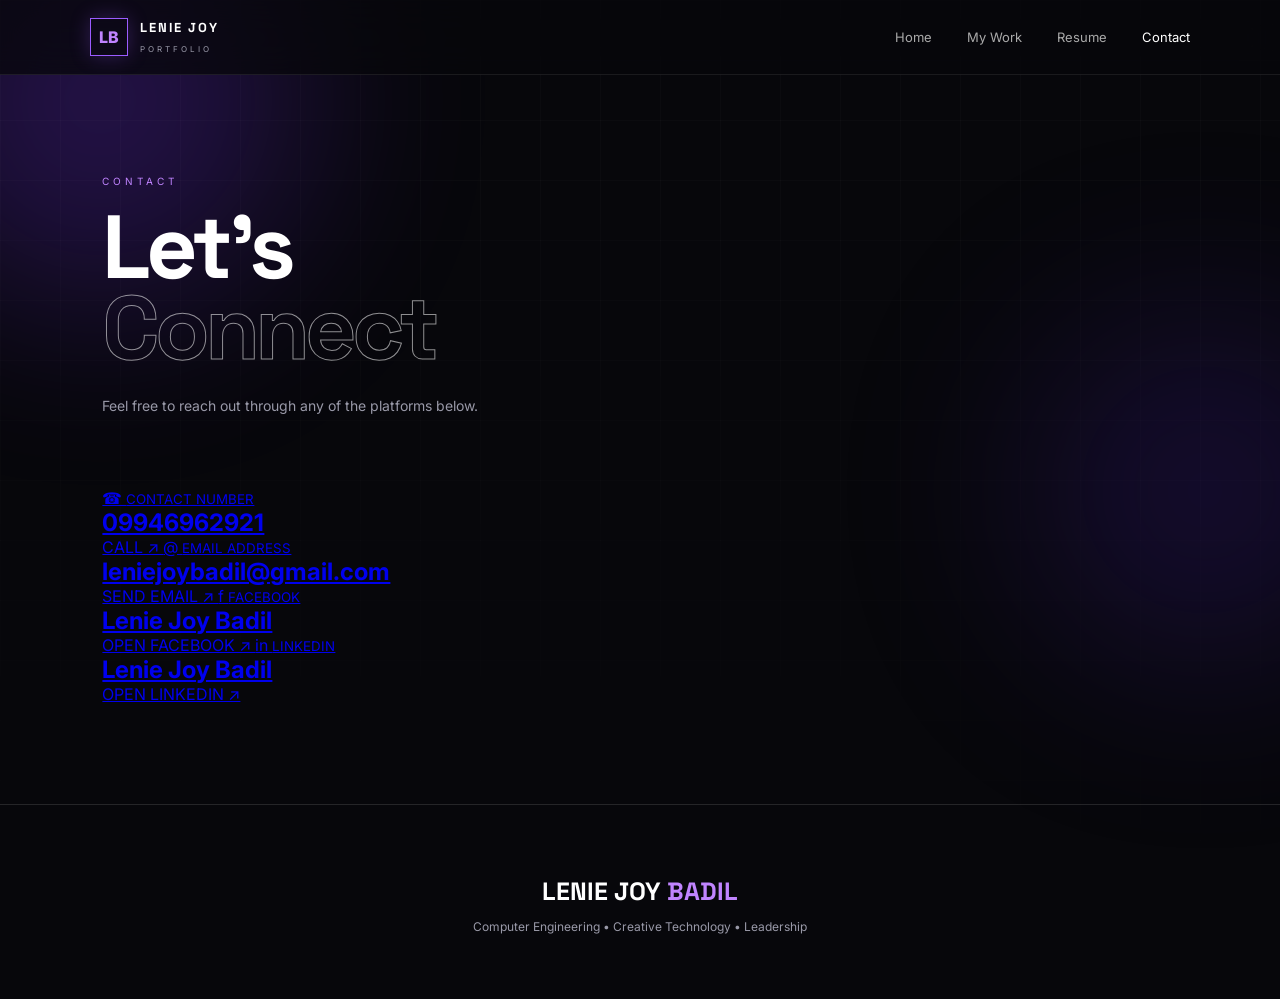
==== contact.html @ 4bc691fa "Updated portfolio" ====
<!DOCTYPE html>
<html lang="en">

<head>

    <meta charset="UTF-8">
    <meta name="viewport" content="width=device-width, initial-scale=1.0">

    <title>Contact | Lenie Joy Badil</title>

    <link rel="stylesheet" href="style.css">

</head>

<body>

<div class="background">

    <div class="orb orb1"></div>
    <div class="orb orb2"></div>
    <div class="grid"></div>

</div>


<header class="navbar">

    <div class="logo">

        <span>LB</span>

        <div>
            <strong>LENIE JOY</strong>
            <small>PORTFOLIO</small>
        </div>

    </div>

    <nav>

        <a href="index.html">
            Home
        </a>

        <a href="technical.html">
            My Work
        </a>

        <a href="resume.html">
            Resume
        </a>

        <a href="contact.html" class="active">
            Contact
        </a>

    </nav>

</header>


<main class="project-page">

<section class="page-header">

    <span class="section-number">
        CONTACT
    </span>

    <h1>
        Let's <span>Connect</span>
    </h1>

    <p>
        Feel free to reach out through any
        of the platforms below.
    </p>

</section>


<section class="contact-grid">


    <a
        href="tel:09946962921"
        class="contact-card"
    >

        <span class="contact-icon">
            ☎
        </span>

        <small>
            CONTACT NUMBER
        </small>

        <h2>
            09946962921
        </h2>

        <span>
            CALL ↗
        </span>

    </a>


    <a
        href="mailto:leniejoybadil@gmail.com"
        class="contact-card"
    >

        <span class="contact-icon">
            @
        </span>

        <small>
            EMAIL ADDRESS
        </small>

        <h2>
            leniejoybadil@gmail.com
        </h2>

        <span>
            SEND EMAIL ↗
        </span>

    </a>


    <a
        href="https://www.facebook.com/share/1D1uRe6SYQ/"
        target="_blank"
        class="contact-card"
    >

        <span class="contact-icon">
            f
        </span>

        <small>
            FACEBOOK
        </small>

        <h2>
            Lenie Joy Badil
        </h2>

        <span>
            OPEN FACEBOOK ↗
        </span>

    </a>


    <a
        href="https://www.linkedin.com/in/lenie-joy-badil-871a14411?utm_source=share_via&utm_content=profile&utm_medium=member_android"
        target="_blank"
        class="contact-card"
    >

        <span class="contact-icon">
            in
        </span>

        <small>
            LINKEDIN
        </small>

        <h2>
            Lenie Joy Badil
        </h2>

        <span>
            OPEN LINKEDIN ↗
        </span>

    </a>


</section>

</main>


<footer>

    <div class="footer-logo">
        LENIE JOY <span>BADIL</span>
    </div>

    <p>
        Computer Engineering • Creative Technology • Leadership
    </p>

</footer>


<script src="script.js"></script>

</body>

</html>
---- style.css ----
@import url('https://fonts.googleapis.com/css2?family=Inter:wght@300;400;500;600;700;800&family=Space+Grotesk:wght@400;500;600;700&display=swap');


* {
    margin: 0;
    padding: 0;
    box-sizing: border-box;
}


:root {
    --bg: #07070b;
    --card: rgba(255,255,255,0.045);
    --border: rgba(255,255,255,0.12);
    --text: #ffffff;
    --muted: #9999a8;
    --violet: #9b5cff;
    --violet2: #c084ff;
}


html {
    scroll-behavior: smooth;
}


body {
    background: var(--bg);
    color: var(--text);
    font-family: "Inter", sans-serif;
    overflow-x: hidden;
}


/* =====================================================
   BACKGROUND
===================================================== */

.background {
    position: fixed;
    inset: 0;
    z-index: -10;
    overflow: hidden;
}


.grid {
    position: absolute;
    inset: 0;

    background-image:
        linear-gradient(rgba(255,255,255,.025) 1px, transparent 1px),
        linear-gradient(90deg, rgba(255,255,255,.025) 1px, transparent 1px);

    background-size: 60px 60px;

    mask-image: linear-gradient(to bottom, black, transparent);
}


.orb {
    position: absolute;
    border-radius: 50%;
    filter: blur(100px);
    opacity: .25;
}


.orb1 {
    width: 400px;
    height: 400px;

    background: #7d36ff;

    top: -100px;
    left: -100px;
}


.orb2 {
    width: 350px;
    height: 350px;

    background: #4420a0;

    right: -100px;
    top: 35%;
}


/* =====================================================
   NAVBAR
===================================================== */

.navbar {
    position: sticky;
    top: 0;

    z-index: 100;

    height: 75px;

    display: flex;
    align-items: center;
    justify-content: space-between;

    padding: 0 7%;

    background: rgba(7,7,11,.75);

    backdrop-filter: blur(20px);

    border-bottom: 1px solid rgba(255,255,255,.08);
}


.logo {
    display: flex;
    align-items: center;

    gap: 12px;
}


.logo > span {
    width: 38px;
    height: 38px;

    display: grid;
    place-items: center;

    border: 1px solid var(--violet);

    color: var(--violet2);

    font-weight: 800;

    box-shadow: 0 0 20px rgba(155,92,255,.25);
}


.logo strong {
    display: block;

    font-family: "Space Grotesk";

    letter-spacing: 2px;

    font-size: 13px;
}


.logo small {
    color: var(--muted);

    font-size: 8px;

    letter-spacing: 3px;
}


nav {
    display: flex;
    gap: 35px;
}


nav a {
    color: #aaa;

    text-decoration: none;

    font-size: 13px;

    transition: .3s;
}


nav a:hover,
nav a.active {
    color: white;
}


/* =====================================================
   HERO
===================================================== */

.hero {
    min-height: 720px;

    display: grid;

    grid-template-columns: 1.15fr .85fr;

    align-items: center;

    gap: 50px;

    padding: 100px 8%;
}


.status {
    display: inline-flex;

    align-items: center;

    gap: 9px;

    padding: 8px 13px;

    border: 1px solid rgba(155,92,255,.3);

    border-radius: 50px;

    color: #cdb1ff;

    font-size: 10px;

    letter-spacing: 1.5px;

    margin-bottom: 30px;
}


.status-dot {
    width: 7px;
    height: 7px;

    background: #a970ff;

    border-radius: 50%;

    box-shadow: 0 0 12px #a970ff;
}


.eyebrow {
    color: var(--violet2);

    letter-spacing: 4px;

    font-size: 11px;

    margin-bottom: 18px;
}


h1 {
    font-family: "Space Grotesk";

    font-size: clamp(48px, 7vw, 90px);

    line-height: .9;

    letter-spacing: -5px;
}


h1 span {
    display: block;

    color: transparent;

    -webkit-text-stroke: 1px rgba(255,255,255,.55);
}


.hero-description {
    max-width: 570px;

    color: var(--muted);

    line-height: 1.8;

    margin-top: 30px;
}


/* =====================================================
   BUTTONS
===================================================== */

.hero-buttons {
    display: flex;

    flex-wrap: wrap;

    gap: 12px;

    margin-top: 35px;
}


.main-button,
.outline-button {
    display: flex;

    align-items: center;

    gap: 20px;

    text-decoration: none;

    padding: 15px 21px;

    font-size: 12px;

    letter-spacing: 1px;

    transition: .35s;
}


.main-button {
    background: white;

    color: black;
}


.main-button:hover {
    transform: translateY(-6px);

    box-shadow: 0 15px 40px rgba(155,92,255,.35);
}


.main-button b {
    font-size: 18px;
}


.outline-button {
    color: white;

    border: 1px solid var(--border);

    background: rgba(255,255,255,.03);
}


.outline-button:hover {
    transform: translateY(-5px);

    border-color: var(--violet);

    box-shadow: 0 10px 35px rgba(155,92,255,.18);
}


/* =====================================================
   PROFILE
===================================================== */

.profile-container {
    position: relative;
}


.profile-glow {
    position: absolute;

    inset: 10%;

    background: var(--violet);

    filter: blur(100px);

    opacity: .2;
}


.profile-card {
    position: relative;

    padding: 14px;

    background: rgba(255,255,255,.04);

    border: 1px solid var(--border);

    backdrop-filter: blur(20px);

    transform: rotate(2deg);

    transition: .5s;
}


.profile-card:hover {
    transform: rotate(0deg) translateY(-10px);
}


.profile-image {
    height: 430px;

    overflow: hidden;
}


.profile-image img {
    width: 100%;
    height: 100%;

    object-fit: cover;
}


.profile-info {
    padding: 20px;
}


.profile-info h3 {
    font-family: "Space Grotesk";

    letter-spacing: 1px;
}


.profile-details {
    display: flex;

    flex-wrap: wrap;

    gap: 15px;

    margin: 10px 0;

    color: var(--violet2);

    font-size: 9px;
}


.profile-info p {
    color: var(--muted);

    font-size: 12px;

    line-height: 1.6;
}


/* =====================================================
   PROJECT / INNER PAGES
===================================================== */

.project-page {
    padding: 100px 8%;
    min-height: 70vh;
}


.page-header {
    max-width: 850px;

    margin-bottom: 70px;
}


.page-header .section-number {
    display: block;

    color: var(--violet2);

    font-size: 10px;

    letter-spacing: 4px;

    margin-bottom: 20px;
}


.page-header h1 {
    font-size: clamp(50px, 7vw, 90px);

    margin-bottom: 25px;
}


.page-header p {
    max-width: 650px;

    color: var(--muted);

    line-height: 1.8;

    font-size: 14px;
}


/* =====================================================
   SECTIONS
===================================================== */

.cover-section,
.quick-section {
    padding: 80px 8%;
}


.section-label {
    display: flex;

    gap: 15px;

    color: var(--muted);

    font-size: 10px;

    letter-spacing: 3px;

    margin-bottom: 25px;
}


.section-label span,
.section-number {
    color: var(--violet2);
}


.cover-card {
    position: relative;

    height: 500px;

    overflow: hidden;

    border: 1px solid var(--border);
}


.cover-card img {
    width: 100%;
    height: 100%;

    object-fit: cover;

    filter: brightness(.55);

    transition: 1s;
}


.cover-card:hover img {
    transform: scale(1.04);
}


.cover-overlay {
    position: absolute;

    inset: 0;

    padding: 45px;

    display: flex;

    align-items: flex-end;

    justify-content: space-between;

    background: linear-gradient(
        transparent,
        rgba(0,0,0,.9)
    );
}


.cover-overlay small {
    color: var(--violet2);

    letter-spacing: 4px;
}


.cover-overlay h2 {
    font-family: "Space Grotesk";

    font-size: clamp(35px,5vw,65px);

    line-height: 1;

    margin-top: 12px;
}


.scroll-indicator {
    color: #aaa;

    font-size: 10px;

    letter-spacing: 3px;
}


/* =====================================================
   WORK
===================================================== */

.section-heading {
    display: flex;

    justify-content: space-between;

    align-items: end;

    margin-bottom: 40px;
}


.section-heading h2 {
    font-family: "Space Grotesk";

    font-size: 45px;

    margin-top: 10px;
}


.section-heading p {
    max-width: 400px;

    color: var(--muted);

    line-height: 1.7;
}


.work-grid {
    display: grid;

    grid-template-columns: repeat(4,1fr);

    gap: 15px;
}


.work-card {
    position: relative;

    min-height: 270px;

    padding: 25px;

    text-decoration: none;

    color: white;

    background: var(--card);

    border: 1px solid var(--border);

    overflow: hidden;

    transition: .4s;
}


.work-card::before {
    content: "";

    position: absolute;

    width: 120px;
    height: 120px;

    background: var(--violet);

    border-radius: 50%;

    filter: blur(70px);

    opacity: 0;

    right: -50px;
    bottom: -50px;

    transition: .4s;
}


.work-card:hover {
    transform: translateY(-10px);

    border-color: rgba(155,92,255,.6);
}


.work-card:hover::before {
    opacity: .35;
}


.card-number {
    color: #555;

    font-size: 10px;
}


.card-icon {
    font-size: 30px;

    color: var(--violet2);

    margin: 40px 0 25px;
}


.work-card h3 {
    font-family: "Space Grotesk";

    font-size: 20px;
}


.work-card p {
    color: var(--muted);

    font-size: 11px;

    line-height: 1.6;

    margin-top: 10px;
}


.arrow {
    position: absolute;

    right: 20px;
    bottom: 20px;

    color: var(--violet2);

    font-size: 20px;
}


/* =====================================================
   PROJECT CARDS / LINKS
===================================================== */

.project-grid {
    display: grid;

    grid-template-columns: repeat(2,1fr);

    gap: 20px;
}


.project-card {
    padding: 30px;

    background: rgba(255,255,255,.035);

    border: 1px solid var(--border);

    transition: .4s;
}


.project-card:hover {
    transform: translateY(-7px);

    border-color: rgba(155,92,255,.55);

    background: rgba(155,92,255,.05);
}


.project-card h2,
.project-card h3 {
    font-family: "Space Grotesk";

    margin-bottom: 12px;
}


.project-card p {
    color: var(--muted);

    line-height: 1.7;

    font-size: 12px;
}


.project-link {
    display: inline-flex;

    margin-top: 22px;

    padding: 12px 16px;

    color: white;

    text-decoration: none;

    border: 1px solid var(--violet);

    font-size: 10px;

    letter-spacing: 1.5px;

    transition: .3s;
}


.project-link:hover {
    background: var(--violet);

    color: white;

    transform: translateY(-3px);

    box-shadow: 0 10px 30px rgba(155,92,255,.25);
}


/* =====================================================
   PROJECT IMAGES
===================================================== */

.project-gallery {
    display: grid;

    grid-template-columns: repeat(2,1fr);

    gap: 15px;

    margin-top: 30px;
}


.project-gallery img {
    width: 100%;

    height: 300px;

    object-fit: cover;

    border: 1px solid var(--border);

    transition: .5s;
}


.project-gallery img:hover {
    transform: scale(1.02);

    border-color: var(--violet);
}


/* =====================================================
   RESUME
===================================================== */

.resume-download {
    max-width: 700px;

    margin: auto;

    padding: 60px 40px;

    text-align: center;

    background: rgba(255,255,255,.035);

    border: 1px solid var(--border);

    position: relative;

    overflow: hidden;
}


.resume-download::before {
    content: "";

    position: absolute;

    width: 250px;
    height: 250px;

    left: 50%;
    top: -180px;

    transform: translateX(-50%);

    background: var(--violet);

    border-radius: 50%;

    filter: blur(90px);

    opacity: .18;
}


.resume-icon {
    width: 75px;
    height: 75px;

    display: grid;

    place-items: center;

    margin: 0 auto 25px;

    border: 1px solid var(--violet);

    color: var(--violet2);

    font-size: 30px;

    position: relative;
}


.resume-download h2 {
    font-family: "Space Grotesk";

    font-size: 30px;

    margin-bottom: 15px;
}


.resume-download p {
    color: var(--muted);

    font-size: 12px;

    line-height: 1.7;

    margin-bottom: 30px;
}


.resume-download .main-button {
    display: inline-flex;
}


/* =====================================================
   LEADERSHIP INTRO
===================================================== */

.leadership-intro {
    margin: 20px 0 90px;
}


.leadership-intro-card {
    display: flex;

    align-items: center;

    gap: 30px;

    padding: 35px;

    background: rgba(255,255,255,.04);

    border: 1px solid var(--border);

    position: relative;

    overflow: hidden;
}


.leadership-intro-card::after {
    content: "";

    position: absolute;

    width: 250px;
    height: 250px;

    right: -100px;
    top: -100px;

    background: var(--violet);

    border-radius: 50%;

    filter: blur(90px);

    opacity: .15;
}


.leadership-symbol {
    min-width: 80px;
    height: 80px;

    display: grid;

    place-items: center;

    border: 1px solid var(--violet);

    color: var(--violet2);

    font-size: 35px;

    box-shadow: 0 0 30px rgba(155,92,255,.15);
}


.mini-label {
    color: var(--violet2);

    font-size: 9px;

    letter-spacing: 3px;
}


.leadership-intro-card h2 {
    font-family: "Space Grotesk";

    font-size: clamp(28px,4vw,45px);

    margin: 8px 0 12px;
}


.leadership-intro-card h2 span {
    color: var(--violet2);
}


.leadership-intro-card p {
    color: var(--muted);

    line-height: 1.8;

    max-width: 750px;

    font-size: 13px;
}


/* =====================================================
   LEADERSHIP TIMELINE
===================================================== */

.leadership-section {
    margin-bottom: 100px;
}


.leadership-heading {
    display: flex;

    justify-content: space-between;

    align-items: end;

    margin-bottom: 60px;
}


.leadership-heading h2 {
    font-family: "Space Grotesk";

    font-size: 42px;

    margin-top: 10px;
}


.leadership-heading p {
    max-width: 390px;

    color: var(--muted);

    line-height: 1.7;

    font-size: 12px;
}


.leadership-timeline {
    position: relative;

    max-width: 950px;

    margin: auto;
}


.leadership-timeline::before {
    content: "";

    position: absolute;

    left: 100px;

    top: 0;
    bottom: 0;

    width: 1px;

    background: linear-gradient(
        to bottom,
        var(--violet),
        rgba(155,92,255,.1)
    );
}


.leadership-item {
    display: grid;

    grid-template-columns: 100px 30px 1fr;

    gap: 20px;

    position: relative;

    margin-bottom: 28px;

    align-items: start;
}


.timeline-year {
    text-align: right;

    padding-top: 25px;

    color: #666;

    font-family: "Space Grotesk";

    font-size: 13px;

    letter-spacing: 1px;
}


.timeline-dot {
    width: 11px;
    height: 11px;

    margin-top: 29px;

    border-radius: 50%;

    background: var(--violet);

    border: 3px solid var(--bg);

    box-shadow:
        0 0 0 1px var(--violet),
        0 0 20px rgba(155,92,255,.6);

    position: relative;

    z-index: 2;
}


.leadership-card {
    position: relative;

    padding: 25px 30px;

    background: rgba(255,255,255,.035);

    border: 1px solid var(--border);

    transition: .35s;

    overflow: hidden;
}


.leadership-card::before {
    content: "";

    position: absolute;

    left: 0;
    top: 0;
    bottom: 0;

    width: 3px;

    background: var(--violet);

    transform: scaleY(0);

    transform-origin: bottom;

    transition: .35s;
}


.leadership-card:hover {
    transform: translateX(8px);

    border-color: rgba(155,92,255,.5);

    background: rgba(155,92,255,.06);

    box-shadow: 0 15px 45px rgba(0,0,0,.25);
}


.leadership-card:hover::before {
    transform: scaleY(1);
}


.leadership-number {
    position: absolute;

    right: 20px;
    top: 18px;

    color: #444;

    font-size: 10px;

    letter-spacing: 2px;
}


.leadership-card h3 {
    font-family: "Space Grotesk";

    font-size: 20px;

    margin-bottom: 7px;

    padding-right: 35px;
}


.leadership-card p {
    color: var(--muted);

    font-size: 11px;

    line-height: 1.6;
}


.leadership-card p small {
    color: #777;

    font-size: 10px;
}


.leadership-date {
    display: inline-block;

    margin-top: 15px;

    color: var(--violet2);

    font-size: 9px;

    letter-spacing: 2px;
}


.leadership-status {
    display: inline-block;

    margin-bottom: 10px;

    padding: 5px 9px;

    border: 1px solid rgba(155,92,255,.4);

    color: var(--violet2);

    font-size: 8px;

    letter-spacing: 2px;
}


.leadership-item.current .leadership-card {
    border-color: rgba(155,92,255,.5);

    background: linear-gradient(
        120deg,
        rgba(155,92,255,.09),
        rgba(255,255,255,.035)
    );
}


.leadership-item.current .timeline-year {
    color: var(--violet2);
}


/* =====================================================
   LEADERSHIP GALLERY
===================================================== */

.leadership-gallery-section {
    padding-top: 20px;

    margin-bottom: 100px;
}


.leadership-gallery {
    display: grid;

    grid-template-columns: repeat(3,1fr);

    gap: 15px;
}


.leadership-photo {
    height: 320px;

    overflow: hidden;

    border: 1px solid var(--border);

    background: rgba(255,255,255,.03);

    position: relative;
}


.leadership-photo::after {
    content: "";

    position: absolute;

    inset: 0;

    background: linear-gradient(
        to top,
        rgba(0,0,0,.5),
        transparent 50%
    );

    pointer-events: none;
}


.leadership-photo img {
    width: 100%;
    height: 100%;

    object-fit: cover;

    transition: .6s;
}


.leadership-photo:hover img {
    transform: scale(1.07);
}


/* =====================================================
   GIRL CHARACTER
===================================================== */

.intro-character {
    position: fixed;

    z-index: 500;

    right: 35px;

    bottom: 30px;

    width: 150px;

    opacity: 0;

    visibility: hidden;

    transform: translateY(30px);

    transition:
        opacity .5s ease,
        transform .5s ease,
        visibility .5s;
}


.intro-character.show {
    opacity: 1;

    visibility: visible;

    transform: translateY(0);

    animation: float 3s ease-in-out infinite;
}


.intro-character img {
    display: block;

    width: 100%;

    height: auto;

    object-fit: contain;

    filter: drop-shadow(
        0 10px 30px rgba(155,92,255,.4)
    );
}


.close-character {
    position: absolute;

    right: -8px;
    top: -8px;

    width: 25px;
    height: 25px;

    border-radius: 50%;

    border: 1px solid white;

    background: #09090d;

    color: white;

    cursor: pointer;

    z-index: 3;
}


.character-message {
    position: absolute;

    right: 105%;

    top: 10px;

    width: 155px;

    padding: 13px 15px;

    background: rgba(12,12,18,.95);

    border: 1px solid rgba(155,92,255,.5);

    border-radius: 14px;

    box-shadow:
        0 10px 35px rgba(0,0,0,.4);

    backdrop-filter: blur(15px);

    animation: messagePop .6s ease;
}


.character-message::after {
    content: "";

    position: absolute;

    right: -7px;

    top: 18px;

    width: 12px;
    height: 12px;

    background: rgba(12,12,18,.95);

    border-top: 1px solid rgba(155,92,255,.5);

    border-right: 1px solid rgba(155,92,255,.5);

    transform: rotate(45deg);
}


.character-message span {
    font-size: 15px;
}


.character-message p {
    color: white;

    font-size: 11px;

    line-height: 1.5;

    margin-top: 4px;
}


@keyframes messagePop {

    from {
        opacity: 0;
        transform: scale(.85) translateX(10px);
    }

    to {
        opacity: 1;
        transform: scale(1) translateX(0);
    }

}


@keyframes float {

    0%,100% {
        transform: translateY(0);
    }

    50% {
        transform: translateY(-12px);
    }

}


/* =====================================================
   FOOTER
===================================================== */

footer {
    padding: 70px 8% 40px;

    border-top: 1px solid var(--border);

    text-align: center;
}


.footer-logo {
    font-family: "Space Grotesk";

    font-size: 25px;

    font-weight: 700;
}


.footer-logo span {
    color: var(--violet2);
}


footer p {
    color: var(--muted);

    font-size: 12px;

    margin: 12px 0 25px;
}


.footer-links {
    display: flex;

    justify-content: center;

    gap: 25px;
}


.footer-links a {
    color: white;

    font-size: 12px;

    text-decoration: none;

    transition: .3s;
}


.footer-links a:hover {
    color: var(--violet2);
}


footer small {
    display: block;

    margin-top: 40px;

    color: #555;
}


/* =====================================================
   MOBILE
===================================================== */

@media(max-width:900px) {

    .navbar {
        padding: 0 5%;
    }

    nav {
        gap: 12px;
    }

    nav a {
        font-size: 10px;
    }


    .hero {
        grid-template-columns: 1fr;

        padding: 70px 6%;
    }


    .profile-container {
        max-width: 500px;

        margin: auto;
    }


    .work-grid {
        grid-template-columns: repeat(2,1fr);
    }


    .section-heading {
        display: block;
    }


    .project-grid {
        grid-template-columns: 1fr;
    }


    .project-gallery {
        grid-template-columns: 1fr;
    }


    .leadership-heading {
        display: block;
    }


    .leadership-heading p {
        margin-top: 15px;
    }


    .leadership-gallery {
        grid-template-columns: repeat(2,1fr);
    }

}


@media(max-width:550px) {

    .navbar {
        height: 65px;
    }


    .logo strong {
        font-size: 10px;
    }


    nav a:nth-child(2) {
        display: none;
    }


    h1 {
        font-size: 48px;
    }


    .work-grid {
        grid-template-columns: 1fr;
    }


    .cover-card {
        height: 380px;
    }


    .cover-overlay {
        padding: 25px;
    }


    .hero-buttons {
        flex-direction: column;
    }


    .main-button,
    .outline-button {
        justify-content: space-between;
    }


    .intro-character {
        width: 110px;

        right: 15px;

        bottom: 15px;
    }


    .character-message {
        right: 105%;

        width: 130px;

        padding: 10px;
    }


    .project-page {
        padding: 70px 6%;
    }


    .resume-download {
        padding: 45px 25px;
    }


    /* MOBILE LEADERSHIP TIMELINE */

    .leadership-intro-card {
        flex-direction: column;

        align-items: flex-start;

        padding: 25px;
    }


    .leadership-timeline::before {
        left: 18px;
    }


    .leadership-item {
        grid-template-columns: 38px 1fr;

        gap: 15px;
    }


    .timeline-year {
        position: absolute;

        left: 45px;

        top: -3px;

        text-align: left;

        font-size: 9px;

        padding: 0;

        color: var(--violet2);
    }


    .timeline-dot {
        grid-column: 1;

        margin-top: 25px;
    }


    .leadership-card {
        grid-column: 2;

        margin-top: 15px;

        padding: 23px 20px;
    }


    .leadership-card h3 {
        font-size: 17px;
    }


    .leadership-gallery {
        grid-template-columns: 1fr;
    }


    .leadership-photo {
        height: 360px;
    }

}
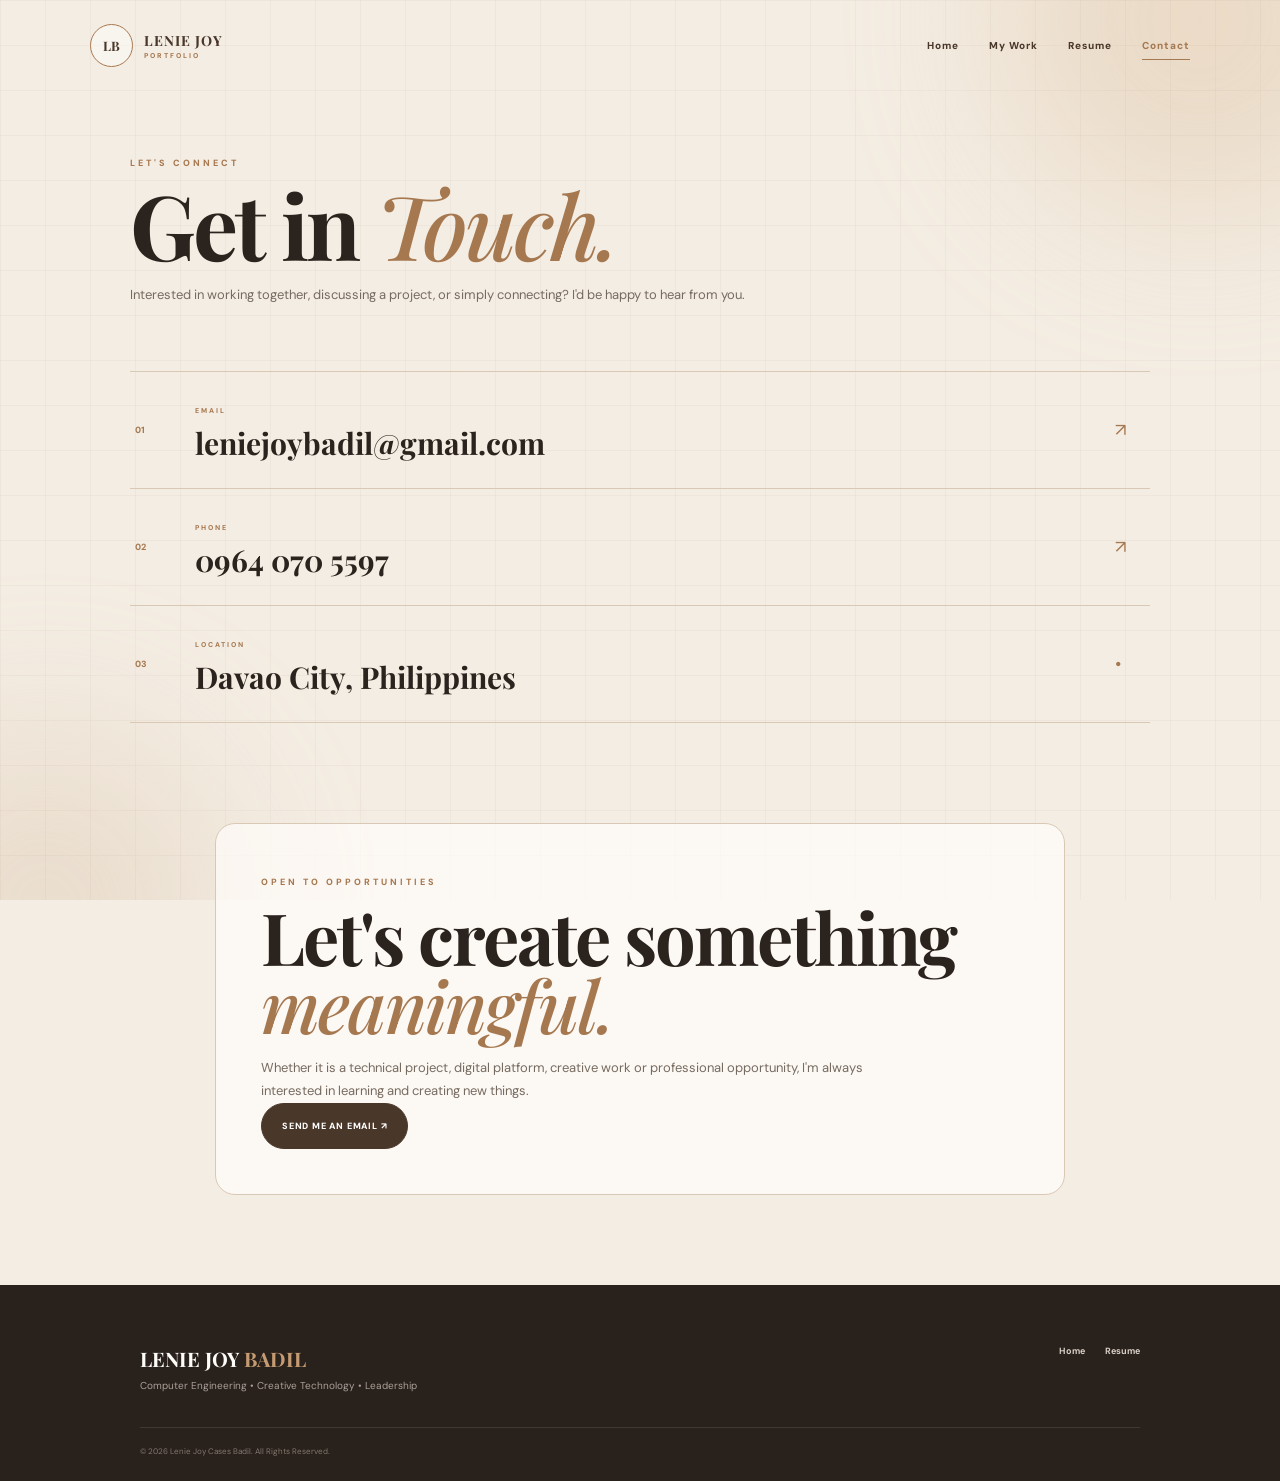
==== commit f0ba0a04: "go" ====
--- a/contact.html
+++ b/contact.html
@@ -25,7 +25,7 @@
 
 <header class="navbar">
 
-    <div class="logo">
+    <a href="index.html" class="logo">
 
         <span>LB</span>
 
@@ -34,166 +34,178 @@
             <small>PORTFOLIO</small>
         </div>
 
+    </a>
+
+
+    <button class="menu-toggle"
+            id="menuToggle"
+            aria-expanded="false">
+
+        <span></span>
+        <span></span>
+        <span></span>
+
+    </button>
+
+
+    <nav class="nav-links" id="navLinks">
+
+        <a href="index.html">Home</a>
+        <a href="technical.html">My Work</a>
+        <a href="resume.html">Resume</a>
+        <a href="contact.html" class="active">Contact</a>
+
+    </nav>
+
+</header>
+
+
+<main class="inner-page">
+
+
+<div class="page-heading">
+
+    <span>LET'S CONNECT</span>
+
+    <h1>
+        Get in <em>Touch.</em>
+    </h1>
+
+    <p>
+        Interested in working together, discussing a project,
+        or simply connecting? I'd be happy to hear from you.
+    </p>
+
+</div>
+
+
+<section class="contact-grid">
+
+
+    <a class="contact-card"
+       href="mailto:leniejoybadil@gmail.com">
+
+        <span class="contact-number">01</span>
+
+        <div>
+
+            <small>EMAIL</small>
+
+            <h2>
+                leniejoybadil@gmail.com
+            </h2>
+
+        </div>
+
+        <span class="contact-arrow">↗</span>
+
+    </a>
+
+
+    <a class="contact-card"
+       href="tel:09640705597">
+
+        <span class="contact-number">02</span>
+
+        <div>
+
+            <small>PHONE</small>
+
+            <h2>
+                0964 070 5597
+            </h2>
+
+        </div>
+
+        <span class="contact-arrow">↗</span>
+
+    </a>
+
+
+    <div class="contact-card">
+
+        <span class="contact-number">03</span>
+
+        <div>
+
+            <small>LOCATION</small>
+
+            <h2>
+                Davao City, Philippines
+            </h2>
+
+        </div>
+
+        <span class="contact-arrow">
+            •
+        </span>
+
     </div>
 
-    <nav>
-
-        <a href="index.html">
-            Home
-        </a>
-
-        <a href="technical.html">
-            My Work
-        </a>
-
-        <a href="resume.html">
-            Resume
-        </a>
-
-        <a href="contact.html" class="active">
-            Contact
-        </a>
-
-    </nav>
-
-</header>
-
-
-<main class="project-page">
-
-<section class="page-header">
-
-    <span class="section-number">
-        CONTACT
+
+</section>
+
+
+<section class="contact-message">
+
+    <span class="small-label">
+        OPEN TO OPPORTUNITIES
     </span>
 
-    <h1>
-        Let's <span>Connect</span>
-    </h1>
+    <h2>
+        Let's create something
+        <em>meaningful.</em>
+    </h2>
 
     <p>
-        Feel free to reach out through any
-        of the platforms below.
+        Whether it is a technical project, digital platform,
+        creative work or professional opportunity, I'm always
+        interested in learning and creating new things.
     </p>
 
+
+    <a href="mailto:leniejoybadil@gmail.com"
+       class="main-button">
+
+        SEND ME AN EMAIL ↗
+
+    </a>
+
 </section>
 
 
-<section class="contact-grid">
-
-
-    <a
-        href="tel:09946962921"
-        class="contact-card"
-    >
-
-        <span class="contact-icon">
-            ☎
-        </span>
-
-        <small>
-            CONTACT NUMBER
-        </small>
-
-        <h2>
-            09946962921
-        </h2>
-
-        <span>
-            CALL ↗
-        </span>
-
-    </a>
-
-
-    <a
-        href="mailto:leniejoybadil@gmail.com"
-        class="contact-card"
-    >
-
-        <span class="contact-icon">
-            @
-        </span>
-
-        <small>
-            EMAIL ADDRESS
-        </small>
-
-        <h2>
-            leniejoybadil@gmail.com
-        </h2>
-
-        <span>
-            SEND EMAIL ↗
-        </span>
-
-    </a>
-
-
-    <a
-        href="https://www.facebook.com/share/1D1uRe6SYQ/"
-        target="_blank"
-        class="contact-card"
-    >
-
-        <span class="contact-icon">
-            f
-        </span>
-
-        <small>
-            FACEBOOK
-        </small>
-
-        <h2>
-            Lenie Joy Badil
-        </h2>
-
-        <span>
-            OPEN FACEBOOK ↗
-        </span>
-
-    </a>
-
-
-    <a
-        href="https://www.linkedin.com/in/lenie-joy-badil-871a14411?utm_source=share_via&utm_content=profile&utm_medium=member_android"
-        target="_blank"
-        class="contact-card"
-    >
-
-        <span class="contact-icon">
-            in
-        </span>
-
-        <small>
-            LINKEDIN
-        </small>
-
-        <h2>
-            Lenie Joy Badil
-        </h2>
-
-        <span>
-            OPEN LINKEDIN ↗
-        </span>
-
-    </a>
-
-
-</section>
-
 </main>
 
 
 <footer>
 
-    <div class="footer-logo">
-        LENIE JOY <span>BADIL</span>
+    <div class="footer-top">
+
+        <div>
+
+            <h3>
+                LENIE JOY <span>BADIL</span>
+            </h3>
+
+            <p>
+                Computer Engineering • Creative Technology • Leadership
+            </p>
+
+        </div>
+
+        <div class="footer-links">
+
+            <a href="index.html">Home</a>
+            <a href="resume.html">Resume</a>
+
+        </div>
+
     </div>
 
-    <p>
-        Computer Engineering • Creative Technology • Leadership
-    </p>
+
+    <div class="footer-bottom">
+        © 2026 Lenie Joy Cases Badil. All Rights Reserved.
+    </div>
 
 </footer>
 
@@ -201,5 +213,4 @@
 <script src="script.js"></script>
 
 </body>
-
 </html>
--- a/style.css
+++ b/style.css
@@ -1,4 +1,23 @@
-@import url('https://fonts.googleapis.com/css2?family=Inter:wght@300;400;500;600;700;800&family=Space+Grotesk:wght@400;500;600;700&display=swap');
+@import url('https://fonts.googleapis.com/css2?family=DM+Sans:wght@400;500;600;700;800&family=Playfair+Display:ital,wght@0,500;0,600;0,700;1,500;1,600;1,700&display=swap');
+
+
+:root {
+    --cream: #f4ede3;
+    --cream-light: #fffdf9;
+    --cream-dark: #e5d5c1;
+
+    --brown: #a67850;
+    --brown-dark: #49372a;
+    --brown-light: #c49b72;
+
+    --text: #2b231d;
+    --muted: #766b61;
+
+    --border: #d9c8b4;
+
+    --white: #ffffff;
+    --dark: #29211b;
+}
 
 
 * {
@@ -8,39 +27,77 @@
 }
 
 
-:root {
-    --bg: #07070b;
-    --card: rgba(255,255,255,0.045);
-    --border: rgba(255,255,255,0.12);
-    --text: #ffffff;
-    --muted: #9999a8;
-    --violet: #9b5cff;
-    --violet2: #c084ff;
-}
-
-
 html {
     scroll-behavior: smooth;
 }
 
 
 body {
-    background: var(--bg);
+    font-family: "DM Sans", sans-serif;
+    background: var(--cream);
     color: var(--text);
-    font-family: "Inter", sans-serif;
     overflow-x: hidden;
 }
 
 
-/* =====================================================
+body.no-scroll {
+    overflow: hidden;
+}
+
+
+a {
+    color: inherit;
+    text-decoration: none;
+}
+
+
+button {
+    font: inherit;
+}
+
+
+img {
+    display: block;
+    max-width: 100%;
+}
+
+
+/* =========================================
    BACKGROUND
-===================================================== */
+========================================= */
 
 .background {
     position: fixed;
     inset: 0;
     z-index: -10;
     overflow: hidden;
+    pointer-events: none;
+}
+
+
+.orb {
+    position: absolute;
+    border-radius: 50%;
+    filter: blur(80px);
+    opacity: .35;
+}
+
+
+.orb1 {
+    width: 400px;
+    height: 400px;
+    top: -180px;
+    right: -120px;
+    background: #d9b995;
+}
+
+
+.orb2 {
+    width: 350px;
+    height: 350px;
+    bottom: -180px;
+    left: -130px;
+    background: #d8c0a6;
 }
 
 
@@ -49,489 +106,368 @@
     inset: 0;
 
     background-image:
-        linear-gradient(rgba(255,255,255,.025) 1px, transparent 1px),
-        linear-gradient(90deg, rgba(255,255,255,.025) 1px, transparent 1px);
-
-    background-size: 60px 60px;
-
-    mask-image: linear-gradient(to bottom, black, transparent);
-}
-
-
-.orb {
+        linear-gradient(
+            rgba(120,90,60,.045) 1px,
+            transparent 1px
+        ),
+        linear-gradient(
+            90deg,
+            rgba(120,90,60,.045) 1px,
+            transparent 1px
+        );
+
+    background-size: 45px 45px;
+}
+
+
+/* =========================================
+   NAVBAR
+========================================= */
+
+.navbar {
     position: absolute;
-    border-radius: 50%;
-    filter: blur(100px);
-    opacity: .25;
-}
-
-
-.orb1 {
-    width: 400px;
-    height: 400px;
-
-    background: #7d36ff;
-
-    top: -100px;
-    left: -100px;
-}
-
-
-.orb2 {
-    width: 350px;
-    height: 350px;
-
-    background: #4420a0;
-
-    right: -100px;
-    top: 35%;
-}
-
-
-/* =====================================================
-   NAVBAR
-===================================================== */
-
-.navbar {
-    position: sticky;
     top: 0;
-
-    z-index: 100;
-
-    height: 75px;
+    left: 0;
+    width: 100%;
+
+    padding: 24px 7%;
 
     display: flex;
     align-items: center;
     justify-content: space-between;
 
-    padding: 0 7%;
-
-    background: rgba(7,7,11,.75);
-
-    backdrop-filter: blur(20px);
-
-    border-bottom: 1px solid rgba(255,255,255,.08);
+    z-index: 1000;
 }
 
 
 .logo {
     display: flex;
     align-items: center;
-
-    gap: 12px;
+    gap: 11px;
+
+    font-family: "Playfair Display", serif;
+
+    color: var(--brown-dark);
 }
 
 
 .logo > span {
-    width: 38px;
-    height: 38px;
+    width: 43px;
+    height: 43px;
 
     display: grid;
     place-items: center;
 
-    border: 1px solid var(--violet);
-
-    color: var(--violet2);
-
-    font-weight: 800;
-
-    box-shadow: 0 0 20px rgba(155,92,255,.25);
+    border: 1px solid var(--brown);
+    border-radius: 50%;
+
+    font-size: 13px;
+    font-weight: 700;
+
+    background: rgba(255,255,255,.4);
 }
 
 
 .logo strong {
     display: block;
-
-    font-family: "Space Grotesk";
-
+    font-size: 14px;
+    letter-spacing: 1px;
+}
+
+
+.logo small {
+    display: block;
+    margin-top: 1px;
+
+    font-family: "DM Sans", sans-serif;
+
+    font-size: 7px;
+    font-weight: 800;
     letter-spacing: 2px;
 
+    color: var(--brown);
+}
+
+
+.nav-links {
+    display: flex;
+    align-items: center;
+    gap: 30px;
+}
+
+
+.nav-links a {
+    position: relative;
+
+    font-size: 10px;
+    font-weight: 800;
+    letter-spacing: 1px;
+
+    color: var(--brown-dark);
+}
+
+
+.nav-links a::after {
+    content: "";
+
+    position: absolute;
+    left: 0;
+    bottom: -8px;
+
+    width: 0;
+    height: 1px;
+
+    background: var(--brown);
+
+    transition: .3s ease;
+}
+
+
+.nav-links a:hover,
+.nav-links a.active {
+    color: var(--brown);
+}
+
+
+.nav-links a:hover::after,
+.nav-links a.active::after {
+    width: 100%;
+}
+
+
+/* =========================================
+   MOBILE MENU
+========================================= */
+
+.menu-toggle {
+    display: none;
+
+    width: 43px;
+    height: 43px;
+
+    padding: 9px;
+
+    border: 1px solid var(--border);
+    border-radius: 10px;
+
+    background: rgba(255,255,255,.7);
+
+    cursor: pointer;
+}
+
+
+.menu-toggle span {
+    display: block;
+
+    width: 100%;
+    height: 2px;
+
+    margin: 5px 0;
+
+    background: var(--brown-dark);
+
+    transition: .3s ease;
+}
+
+
+.menu-toggle.active span:nth-child(1) {
+    transform: translateY(7px) rotate(45deg);
+}
+
+
+.menu-toggle.active span:nth-child(2) {
+    opacity: 0;
+}
+
+
+.menu-toggle.active span:nth-child(3) {
+    transform: translateY(-7px) rotate(-45deg);
+}
+
+
+/* =========================================
+   HERO
+========================================= */
+
+.hero {
+    min-height: 100vh;
+
+    padding: 135px 7% 90px;
+
+    display: grid;
+
+    grid-template-columns:
+        minmax(0, 1fr)
+        minmax(400px, .9fr);
+
+    align-items: center;
+
+    gap: 70px;
+}
+
+
+.hero-text {
+    max-width: 650px;
+}
+
+
+.small-label {
+    color: var(--brown);
+
+    font-size: 9px;
+    font-weight: 800;
+
+    letter-spacing: 3px;
+}
+
+
+.hero h1 {
+    margin-top: 15px;
+
+    font-family: "Playfair Display", serif;
+
+    font-size: clamp(70px, 9vw, 115px);
+
+    line-height: .84;
+
+    letter-spacing: -5px;
+}
+
+
+.hero h1 span {
+    display: block;
+    color: var(--brown);
+}
+
+
+.hero-title {
+    margin-top: 28px;
+
+    color: var(--brown-dark);
+
+    font-size: 10px;
+    font-weight: 800;
+
+    letter-spacing: 2px;
+}
+
+
+.hero-description {
+    max-width: 520px;
+
+    margin-top: 16px;
+
+    color: var(--muted);
+
     font-size: 13px;
-}
-
-
-.logo small {
-    color: var(--muted);
-
-    font-size: 8px;
-
-    letter-spacing: 3px;
-}
-
-
-nav {
+    line-height: 1.9;
+}
+
+
+/* =========================================
+   BUTTONS
+========================================= */
+
+.hero-buttons,
+.resume-actions {
     display: flex;
-    gap: 35px;
-}
-
-
-nav a {
-    color: #aaa;
-
-    text-decoration: none;
-
-    font-size: 13px;
-
-    transition: .3s;
-}
-
-
-nav a:hover,
-nav a.active {
-    color: white;
-}
-
-
-/* =====================================================
-   HERO
-===================================================== */
-
-.hero {
-    min-height: 720px;
-
-    display: grid;
-
-    grid-template-columns: 1.15fr .85fr;
-
-    align-items: center;
-
-    gap: 50px;
-
-    padding: 100px 8%;
-}
-
-
-.status {
-    display: inline-flex;
-
-    align-items: center;
-
-    gap: 9px;
-
-    padding: 8px 13px;
-
-    border: 1px solid rgba(155,92,255,.3);
-
-    border-radius: 50px;
-
-    color: #cdb1ff;
-
-    font-size: 10px;
-
-    letter-spacing: 1.5px;
-
-    margin-bottom: 30px;
-}
-
-
-.status-dot {
-    width: 7px;
-    height: 7px;
-
-    background: #a970ff;
-
-    border-radius: 50%;
-
-    box-shadow: 0 0 12px #a970ff;
-}
-
-
-.eyebrow {
-    color: var(--violet2);
-
-    letter-spacing: 4px;
-
-    font-size: 11px;
-
-    margin-bottom: 18px;
-}
-
-
-h1 {
-    font-family: "Space Grotesk";
-
-    font-size: clamp(48px, 7vw, 90px);
-
-    line-height: .9;
-
-    letter-spacing: -5px;
-}
-
-
-h1 span {
-    display: block;
-
-    color: transparent;
-
-    -webkit-text-stroke: 1px rgba(255,255,255,.55);
-}
-
-
-.hero-description {
-    max-width: 570px;
-
-    color: var(--muted);
-
-    line-height: 1.8;
+    flex-wrap: wrap;
+    gap: 10px;
 
     margin-top: 30px;
 }
 
 
-/* =====================================================
-   BUTTONS
-===================================================== */
-
-.hero-buttons {
-    display: flex;
-
-    flex-wrap: wrap;
-
-    gap: 12px;
-
-    margin-top: 35px;
-}
-
-
+.btn,
 .main-button,
 .outline-button {
-    display: flex;
-
+    min-height: 46px;
+
+    padding: 0 20px;
+
+    display: inline-flex;
     align-items: center;
-
-    gap: 20px;
-
-    text-decoration: none;
-
-    padding: 15px 21px;
-
-    font-size: 12px;
-
-    letter-spacing: 1px;
-
-    transition: .35s;
-}
-
-
+    justify-content: center;
+    gap: 10px;
+
+    border-radius: 50px;
+
+    font-size: 9px;
+    font-weight: 800;
+
+    letter-spacing: .8px;
+
+    transition: .3s ease;
+}
+
+
+.btn-primary,
 .main-button {
+    background: var(--brown-dark);
+    color: white;
+
+    border: 1px solid var(--brown-dark);
+}
+
+
+.btn-primary:hover,
+.main-button:hover {
+    background: var(--brown);
+    border-color: var(--brown);
+
+    transform: translateY(-3px);
+
+    box-shadow: 0 12px 25px rgba(70,50,35,.15);
+}
+
+
+.btn-outline,
+.outline-button {
+    border: 1px solid var(--border);
+    background: rgba(255,255,255,.4);
+}
+
+
+.btn-outline:hover,
+.outline-button:hover {
     background: white;
 
-    color: black;
-}
-
-
-.main-button:hover {
-    transform: translateY(-6px);
-
-    box-shadow: 0 15px 40px rgba(155,92,255,.35);
-}
-
-
-.main-button b {
-    font-size: 18px;
-}
-
-
-.outline-button {
-    color: white;
-
-    border: 1px solid var(--border);
-
-    background: rgba(255,255,255,.03);
-}
-
-
-.outline-button:hover {
-    transform: translateY(-5px);
-
-    border-color: var(--violet);
-
-    box-shadow: 0 10px 35px rgba(155,92,255,.18);
-}
-
-
-/* =====================================================
-   PROFILE
-===================================================== */
-
-.profile-container {
-    position: relative;
-}
-
-
-.profile-glow {
-    position: absolute;
-
-    inset: 10%;
-
-    background: var(--violet);
-
-    filter: blur(100px);
-
-    opacity: .2;
-}
-
-
-.profile-card {
-    position: relative;
-
-    padding: 14px;
-
-    background: rgba(255,255,255,.04);
-
-    border: 1px solid var(--border);
-
-    backdrop-filter: blur(20px);
-
-    transform: rotate(2deg);
-
-    transition: .5s;
-}
-
-
-.profile-card:hover {
-    transform: rotate(0deg) translateY(-10px);
-}
-
-
-.profile-image {
-    height: 430px;
-
-    overflow: hidden;
-}
-
-
-.profile-image img {
+    border-color: var(--brown);
+
+    color: var(--brown);
+
+    transform: translateY(-3px);
+}
+
+
+/* =========================================
+   HERO PROFILE
+========================================= */
+
+.hero-profile {
     width: 100%;
-    height: 100%;
-
-    object-fit: cover;
-}
-
-
-.profile-info {
-    padding: 20px;
-}
-
-
-.profile-info h3 {
-    font-family: "Space Grotesk";
-
-    letter-spacing: 1px;
-}
-
-
-.profile-details {
-    display: flex;
-
-    flex-wrap: wrap;
-
-    gap: 15px;
-
-    margin: 10px 0;
-
-    color: var(--violet2);
-
-    font-size: 9px;
-}
-
-
-.profile-info p {
-    color: var(--muted);
-
-    font-size: 12px;
-
-    line-height: 1.6;
-}
-
-
-/* =====================================================
-   PROJECT / INNER PAGES
-===================================================== */
-
-.project-page {
-    padding: 100px 8%;
-    min-height: 70vh;
-}
-
-
-.page-header {
-    max-width: 850px;
-
-    margin-bottom: 70px;
-}
-
-
-.page-header .section-number {
-    display: block;
-
-    color: var(--violet2);
-
-    font-size: 10px;
-
-    letter-spacing: 4px;
-
-    margin-bottom: 20px;
-}
-
-
-.page-header h1 {
-    font-size: clamp(50px, 7vw, 90px);
-
-    margin-bottom: 25px;
-}
-
-
-.page-header p {
-    max-width: 650px;
-
-    color: var(--muted);
-
-    line-height: 1.8;
-
-    font-size: 14px;
-}
-
-
-/* =====================================================
-   SECTIONS
-===================================================== */
-
-.cover-section,
-.quick-section {
-    padding: 80px 8%;
-}
-
-
-.section-label {
-    display: flex;
-
-    gap: 15px;
-
-    color: var(--muted);
-
-    font-size: 10px;
-
-    letter-spacing: 3px;
-
-    margin-bottom: 25px;
-}
-
-
-.section-label span,
-.section-number {
-    color: var(--violet2);
+    max-width: 500px;
+
+    margin: auto;
 }
 
 
 .cover-card {
     position: relative;
 
-    height: 500px;
+    width: 100%;
+    height: 310px;
 
     overflow: hidden;
 
     border: 1px solid var(--border);
+    border-radius: 24px;
+
+    background: var(--cream-dark);
+
+    cursor: pointer;
+
+    box-shadow: 0 20px 50px rgba(50,35,25,.08);
 }
 
 
@@ -541,9 +477,7 @@
 
     object-fit: cover;
 
-    filter: brightness(.55);
-
-    transition: 1s;
+    transition: transform .6s ease;
 }
 
 
@@ -552,357 +486,1379 @@
 }
 
 
-.cover-overlay {
+/* =========================================
+   PROFILE CARD
+========================================= */
+
+.profile-card {
+    position: relative;
+
+    width: 88%;
+
+    margin: -75px auto 0;
+
+    padding: 80px 25px 27px;
+
+    text-align: center;
+
+    background: rgba(255,253,249,.97);
+
+    border: 1px solid var(--border);
+
+    border-radius: 22px;
+
+    box-shadow:
+        0 20px 50px rgba(60,45,30,.1);
+}
+
+
+.profile-photo {
     position: absolute;
 
+    top: -73px;
+    left: 50%;
+
+    transform: translateX(-50%);
+
+    width: 148px;
+    height: 148px;
+
+    padding: 6px;
+
+    border-radius: 50%;
+
+    background: white;
+
+    box-shadow:
+        0 10px 30px rgba(40,30,20,.15);
+
+    cursor: pointer;
+}
+
+
+.profile-photo img {
+    width: 100%;
+    height: 100%;
+
+    object-fit: cover;
+
+    border-radius: 50%;
+}
+
+
+.profile-content h2 {
+    font-family: "Playfair Display", serif;
+
+    font-size: 29px;
+}
+
+
+.profile-content p {
+    margin-top: 7px;
+
+    color: var(--brown);
+
+    font-size: 9px;
+    font-weight: 800;
+
+    letter-spacing: 1.5px;
+}
+
+
+.profile-line {
+    width: 45px;
+    height: 1px;
+
+    margin: 14px auto;
+
+    background: var(--brown);
+}
+
+
+.profile-content span {
+    color: var(--muted);
+
+    font-size: 10px;
+}
+
+
+/* =========================================
+   IMAGE OVERLAYS
+========================================= */
+
+.image-overlay {
+    position: absolute;
     inset: 0;
 
+    display: flex;
+    align-items: flex-end;
+    justify-content: flex-end;
+
+    padding: 18px;
+
+    background:
+        linear-gradient(
+            to top,
+            rgba(35,25,18,.45),
+            transparent 50%
+        );
+
+    opacity: 0;
+
+    transition: .3s ease;
+}
+
+
+.image-overlay span {
+    padding: 9px 12px;
+
+    border: 1px solid rgba(255,255,255,.5);
+    border-radius: 30px;
+
+    background: rgba(35,25,18,.55);
+
+    color: white;
+
+    font-size: 8px;
+    font-weight: 800;
+
+    letter-spacing: 1px;
+}
+
+
+.lightbox-trigger:hover .image-overlay,
+.cover-card:hover .image-overlay {
+    opacity: 1;
+}
+
+
+.profile-overlay {
+    position: absolute;
+    inset: 7px;
+
+    display: grid;
+    place-items: center;
+
+    border-radius: 50%;
+
+    background: rgba(40,30,20,.4);
+
+    color: white;
+
+    opacity: 0;
+
+    transition: .3s ease;
+}
+
+
+.profile-photo:hover .profile-overlay {
+    opacity: 1;
+}
+
+
+/* =========================================
+   GENERAL SECTIONS
+========================================= */
+
+.profile-section,
+.work-section {
+    padding: 110px 7%;
+}
+
+
+.profile-section {
+    background: rgba(255,253,249,.65);
+}
+
+
+.section-heading {
+    max-width: 1000px;
+
+    margin: 0 auto 48px;
+}
+
+
+.section-heading.centered {
+    text-align: center;
+}
+
+
+.section-heading h2,
+.tools-intro h2,
+.contact-message h2 {
+    margin-top: 12px;
+
+    font-family: "Playfair Display", serif;
+
+    font-size: clamp(45px, 6vw, 72px);
+
+    line-height: .95;
+
+    letter-spacing: -2px;
+}
+
+
+em {
+    color: var(--brown);
+    font-weight: 500;
+}
+
+
+.section-heading > p:last-child {
+    max-width: 560px;
+
+    margin-top: 16px;
+
+    color: var(--muted);
+
+    font-size: 13px;
+    line-height: 1.8;
+}
+
+
+.centered > p:last-child {
+    margin-left: auto;
+    margin-right: auto;
+}
+
+
+/* =========================================
+   ABOUT
+========================================= */
+
+.about-content {
+    max-width: 1000px;
+
+    margin: auto;
+
+    display: grid;
+
+    grid-template-columns: 1fr 1fr;
+
+    gap: 70px;
+
+    align-items: start;
+}
+
+
+.about-text p {
+    margin-bottom: 18px;
+
+    color: var(--muted);
+
+    font-size: 14px;
+    line-height: 1.9;
+}
+
+
+.text-button {
+    display: inline-block;
+
+    margin-top: 8px;
+
+    color: var(--brown-dark);
+
+    font-size: 9px;
+    font-weight: 800;
+
+    letter-spacing: 1px;
+
+    transition: .25s ease;
+}
+
+
+.text-button:hover {
+    color: var(--brown);
+
+    transform: translateX(4px);
+}
+
+
+/* =========================================
+   INFO GRID
+========================================= */
+
+.info-grid {
+    display: grid;
+
+    grid-template-columns: repeat(2,1fr);
+
+    gap: 12px;
+}
+
+
+.info-box {
+    min-height: 125px;
+
+    padding: 22px;
+
+    background: var(--cream);
+
+    border: 1px solid var(--border);
+
+    border-radius: 15px;
+
+    transition: .3s ease;
+}
+
+
+.info-box:hover {
+    transform: translateY(-4px);
+
+    border-color: var(--brown);
+
+    background: white;
+}
+
+
+.info-box span {
+    display: block;
+
+    margin-bottom: 11px;
+
+    color: var(--brown);
+
+    font-size: 8px;
+    font-weight: 800;
+
+    letter-spacing: 2px;
+}
+
+
+.info-box strong {
+    color: var(--text);
+
+    font-size: 12px;
+    line-height: 1.5;
+}
+
+
+/* =========================================
+   WORK LINKS
+========================================= */
+
+.work-section {
+    background: var(--cream);
+}
+
+
+.work-links {
+    max-width: 1000px;
+
+    margin: auto;
+
+    display: grid;
+
+    grid-template-columns: repeat(2,1fr);
+
+    gap: 13px;
+}
+
+
+.work-link {
+    min-height: 135px;
+
+    padding: 22px;
+
+    display: grid;
+
+    grid-template-columns: 35px 1fr 25px;
+
+    align-items: center;
+
+    gap: 10px;
+
+    background: rgba(255,253,249,.7);
+
+    border: 1px solid var(--border);
+
+    border-radius: 17px;
+
+    transition: .3s ease;
+}
+
+
+.work-link:hover {
+    transform: translateY(-5px);
+
+    background: white;
+
+    border-color: var(--brown);
+
+    box-shadow:
+        0 15px 35px rgba(60,45,30,.08);
+}
+
+
+.work-number {
+    align-self: start;
+
+    color: var(--brown);
+
+    font-size: 9px;
+    font-weight: 800;
+}
+
+
+.work-link h3 {
+    font-family: "Playfair Display", serif;
+
+    font-size: 20px;
+}
+
+
+.work-link p {
+    margin-top: 6px;
+
+    color: var(--muted);
+
+    font-size: 10px;
+
+    line-height: 1.6;
+}
+
+
+.work-arrow {
+    color: var(--brown);
+
+    font-size: 21px;
+
+    transition: .3s ease;
+}
+
+
+.work-link:hover .work-arrow {
+    transform: translateX(6px);
+}
+
+
+/* =========================================
+   PROJECT PAGES
+========================================= */
+
+.project-page,
+.inner-page {
+    max-width: 1200px;
+
+    margin: auto;
+
+    padding:
+        150px 7% 90px;
+}
+
+
+.page-header,
+.page-heading {
+    max-width: 850px;
+
+    margin-bottom: 65px;
+}
+
+
+.page-header .section-number,
+.page-heading > span {
+    color: var(--brown);
+
+    font-size: 9px;
+    font-weight: 800;
+
+    letter-spacing: 3px;
+}
+
+
+.page-header h1,
+.page-heading h1 {
+    margin-top: 13px;
+
+    font-family: "Playfair Display", serif;
+
+    font-size: clamp(55px,7vw,90px);
+
+    line-height: .9;
+
+    letter-spacing: -3px;
+}
+
+
+.page-header h1 span {
+    color: var(--brown);
+}
+
+
+.page-header p,
+.page-heading p {
+    max-width: 650px;
+
+    margin-top: 18px;
+
+    color: var(--muted);
+
+    font-size: 13px;
+
+    line-height: 1.8;
+}
+
+
+/* =========================================
+   PROJECT FEATURE
+========================================= */
+
+.project-feature {
+    display: grid;
+
+    grid-template-columns: 1.05fr .95fr;
+
+    gap: 60px;
+
+    align-items: center;
+}
+
+
+.project-gallery {
+    min-width: 0;
+}
+
+
+.gallery-main {
+    position: relative;
+
+    height: 440px;
+
+    overflow: hidden;
+
+    border: 1px solid var(--border);
+    border-radius: 20px;
+
+    background: var(--cream-dark);
+
+    cursor: pointer;
+}
+
+
+.gallery-main img {
+    width: 100%;
+    height: 100%;
+
+    object-fit: cover;
+
+    transition: .5s ease;
+}
+
+
+.gallery-main:hover img {
+    transform: scale(1.03);
+}
+
+
+.thumbnail-row {
+    display: flex;
+
+    gap: 8px;
+
+    margin-top: 12px;
+
+    overflow-x: auto;
+
+    padding-bottom: 4px;
+}
+
+
+.thumbnail {
+    flex: 0 0 75px;
+
+    height: 60px;
+
+    padding: 0;
+
+    overflow: hidden;
+
+    border: 1px solid var(--border);
+
+    border-radius: 9px;
+
+    background: none;
+
+    cursor: pointer;
+
+    opacity: .65;
+
+    transition: .25s ease;
+}
+
+
+.thumbnail img {
+    width: 100%;
+    height: 100%;
+
+    object-fit: cover;
+}
+
+
+.thumbnail:hover,
+.thumbnail.active {
+    opacity: 1;
+
+    border-color: var(--brown);
+
+    transform: translateY(-2px);
+}
+
+
+/* =========================================
+   PROJECT CONTENT
+========================================= */
+
+.project-content h2 {
+    margin-top: 16px;
+
+    font-family: "Playfair Display", serif;
+
+    font-size: clamp(28px,3vw,42px);
+
+    line-height: 1.1;
+}
+
+
+.project-content h3 {
+    margin-top: 30px;
+
+    color: var(--brown-dark);
+
+    font-size: 9px;
+    font-weight: 800;
+
+    letter-spacing: 2px;
+}
+
+
+.project-content > p {
+    margin-top: 10px;
+
+    color: var(--muted);
+
+    font-size: 13px;
+
+    line-height: 1.9;
+}
+
+
+.project-tag,
+.project-category {
+    color: var(--brown);
+
+    font-size: 8px;
+    font-weight: 800;
+
+    letter-spacing: 2px;
+}
+
+
+/* =========================================
+   AWARDS
+========================================= */
+
+.awards-section,
+.projects-section {
+    margin-top: 110px;
+}
+
+
+.award-grid {
+    display: grid;
+
+    grid-template-columns: repeat(4,1fr);
+
+    gap: 12px;
+}
+
+
+.award-card {
+    min-height: 190px;
+
+    padding: 23px;
+
+    display: flex;
+    flex-direction: column;
+    justify-content: center;
+
+    background: rgba(255,253,249,.7);
+
+    border: 1px solid var(--border);
+
+    border-radius: 16px;
+
+    transition: .3s ease;
+}
+
+
+.award-card:hover {
+    transform: translateY(-5px);
+
+    background: white;
+
+    border-color: var(--brown);
+}
+
+
+.award-card > span {
+    font-size: 22px;
+
+    margin-bottom: 16px;
+}
+
+
+.award-card small {
+    color: var(--brown);
+
+    font-size: 7px;
+    font-weight: 800;
+
+    letter-spacing: 2px;
+}
+
+
+.award-card h3 {
+    margin-top: 7px;
+
+    font-family: "Playfair Display", serif;
+
+    font-size: 17px;
+}
+
+
+.award-card p {
+    margin-top: 5px;
+
+    color: var(--muted);
+
+    font-size: 9px;
+}
+
+
+/* =========================================
+   PROJECT LIST
+========================================= */
+
+.project-list {
+    display: flex;
+    flex-direction: column;
+
+    border-top: 1px solid var(--border);
+}
+
+
+.project-row {
+    padding: 27px 0;
+
+    display: flex;
+    align-items: center;
+    justify-content: space-between;
+
+    gap: 25px;
+
+    border-bottom: 1px solid var(--border);
+}
+
+
+.project-row > div {
+    display: grid;
+
+    grid-template-columns: 35px 1fr;
+
+    column-gap: 10px;
+}
+
+
+.project-row > div > span {
+    grid-row: span 2;
+
+    color: var(--brown);
+
+    font-size: 9px;
+    font-weight: 800;
+}
+
+
+.project-row h3 {
+    font-family: "Playfair Display", serif;
+
+    font-size: 22px;
+}
+
+
+.project-row p {
+    grid-column: 2;
+
+    margin-top: 6px;
+
+    color: var(--muted);
+
+    font-size: 10px;
+    line-height: 1.6;
+}
+
+
+.project-button {
+    flex-shrink: 0;
+
+    padding: 12px 16px;
+
+    border: 1px solid var(--border);
+
+    border-radius: 50px;
+
+    color: var(--brown-dark);
+
+    font-size: 8px;
+    font-weight: 800;
+
+    letter-spacing: .8px;
+
+    transition: .3s ease;
+}
+
+
+.project-button:hover {
+    background: var(--brown-dark);
+
+    color: white;
+
+    border-color: var(--brown-dark);
+
+    transform: translateY(-2px);
+}
+
+
+/* =========================================
+   WEBSITE PROJECT
+========================================= */
+
+.project-detail {
+    display: grid;
+
+    grid-template-columns: 60px 1fr;
+
+    gap: 30px;
+}
+
+
+.project-number {
+    color: var(--brown);
+
+    font-family: "Playfair Display", serif;
+
+    font-size: 34px;
+
+    padding-top: 4px;
+}
+
+
+.project-heading h2 {
+    margin-top: 10px;
+
+    font-family: "Playfair Display", serif;
+
+    font-size: clamp(35px,4vw,55px);
+
+    line-height: 1;
+}
+
+
+.project-heading p {
+    margin-top: 12px;
+
+    color: var(--muted);
+
+    font-size: 13px;
+
+    line-height: 1.7;
+}
+
+
+.project-image-large {
+    position: relative;
+
+    height: 520px;
+
+    margin-top: 35px;
+
+    overflow: hidden;
+
+    border: 1px solid var(--border);
+
+    border-radius: 20px;
+
+    background: var(--cream-dark);
+
+    cursor: pointer;
+}
+
+
+.project-image-large img {
+    width: 100%;
+    height: 100%;
+
+    object-fit: cover;
+
+    transition: .5s ease;
+}
+
+
+.project-image-large:hover img {
+    transform: scale(1.025);
+}
+
+
+.project-description-grid {
+    margin-top: 45px;
+
+    display: grid;
+
+    grid-template-columns: 1.2fr .8fr;
+
+    gap: 55px;
+}
+
+
+.project-description-grid h3 {
+    color: var(--brown-dark);
+
+    font-size: 9px;
+    font-weight: 800;
+
+    letter-spacing: 2px;
+}
+
+
+.project-description-grid p {
+    margin-top: 12px;
+
+    color: var(--muted);
+
+    font-size: 13px;
+
+    line-height: 1.85;
+}
+
+
+.feature-list {
+    margin-top: 12px;
+
+    list-style: none;
+}
+
+
+.feature-list li {
+    padding: 9px 0;
+
+    border-bottom: 1px solid var(--border);
+
+    color: var(--muted);
+
+    font-size: 11px;
+}
+
+
+.feature-list li::before {
+    content: "—";
+
+    margin-right: 8px;
+
+    color: var(--brown);
+}
+
+
+/* =========================================
+   TECHNOLOGY
+========================================= */
+
+.technology-box {
+    margin-top: 45px;
+
+    padding: 23px;
+
+    border: 1px solid var(--border);
+
+    border-radius: 15px;
+
+    background: rgba(255,255,255,.3);
+}
+
+
+.technology-box > span {
+    color: var(--brown);
+
+    font-size: 8px;
+    font-weight: 800;
+
+    letter-spacing: 2px;
+}
+
+
+.technology-tags {
+    margin-top: 14px;
+
+    display: flex;
+    flex-wrap: wrap;
+
+    gap: 7px;
+}
+
+
+.technology-tags span {
+    padding: 8px 11px;
+
+    border: 1px solid var(--border);
+
+    border-radius: 50px;
+
+    background: var(--cream-light);
+
+    font-size: 8px;
+    font-weight: 700;
+}
+
+
+/* =========================================
+   ROLE BOX
+========================================= */
+
+.role-box {
+    margin-top: 40px;
+
+    padding: 23px;
+
+    display: grid;
+
+    grid-template-columns: 1fr 1fr;
+
+    gap: 20px;
+
+    border: 1px solid var(--border);
+
+    border-radius: 15px;
+
+    background: rgba(255,255,255,.3);
+}
+
+
+.role-box span {
+    display: block;
+
+    margin-bottom: 7px;
+
+    color: var(--brown);
+
+    font-size: 7px;
+    font-weight: 800;
+
+    letter-spacing: 2px;
+}
+
+
+.role-box strong {
+    font-size: 11px;
+}
+
+
+/* =========================================
+   PROJECT ACTIONS
+========================================= */
+
+.project-actions {
+    margin-top: 30px;
+}
+
+
+.project-divider {
+    height: 1px;
+
+    margin: 100px 0;
+
+    background: var(--border);
+}
+
+
+.back-section,
+.page-navigation {
+    margin-top: 80px;
+
+    display: flex;
+    justify-content: space-between;
+
+    gap: 15px;
+}
+
+
+/* =========================================
+   VISUAL GALLERY
+========================================= */
+
+.visual-gallery-page {
+    margin-top: 20px;
+}
+
+
+.visual-gallery {
+    display: grid;
+
+    grid-template-columns: repeat(3,1fr);
+
+    gap: 15px;
+}
+
+
+.visual-card {
+    position: relative;
+
+    min-height: 280px;
+
+    overflow: hidden;
+
+    border: 1px solid var(--border);
+
+    border-radius: 17px;
+
+    background: var(--cream-dark);
+
+    cursor: pointer;
+}
+
+
+.visual-card img {
+    width: 100%;
+    height: 100%;
+
+    min-height: 280px;
+
+    object-fit: cover;
+
+    transition: .5s ease;
+}
+
+
+.visual-card:hover img {
+    transform: scale(1.04);
+}
+
+
+.visual-card:first-child {
+    grid-column: span 2;
+}
+
+
+.visual-card:first-child img {
+    min-height: 400px;
+}
+
+
+.content-panel {
+    max-width: 750px;
+
+    margin-top: 55px;
+
+    padding: 30px;
+
+    border: 1px solid var(--border);
+
+    border-radius: 17px;
+
+    background: rgba(255,253,249,.6);
+}
+
+
+.content-panel h2 {
+    margin-top: 12px;
+
+    font-family: "Playfair Display", serif;
+
+    font-size: 34px;
+}
+
+
+.content-panel p {
+    margin-top: 12px;
+
+    color: var(--muted);
+
+    font-size: 13px;
+
+    line-height: 1.8;
+}
+
+
+/* =========================================
+   SOCIAL MEDIA
+========================================= */
+
+.social-list {
+    border-top: 1px solid var(--border);
+}
+
+
+.mini-project {
+    padding: 27px 0;
+
+    display: flex;
+
+    align-items: center;
+
+    justify-content: space-between;
+
+    gap: 25px;
+
+    border-bottom: 1px solid var(--border);
+}
+
+
+.mini-project > div > span {
+    color: var(--brown);
+
+    font-size: 8px;
+    font-weight: 800;
+
+    letter-spacing: 2px;
+}
+
+
+.mini-project h2 {
+    margin-top: 8px;
+
+    font-family: "Playfair Display", serif;
+
+    font-size: clamp(20px,2.5vw,29px);
+}
+
+
+.mini-project > a {
+    flex-shrink: 0;
+
+    padding: 12px 17px;
+
+    border: 1px solid var(--border);
+
+    border-radius: 50px;
+
+    font-size: 8px;
+    font-weight: 800;
+
+    letter-spacing: 1px;
+
+    transition: .3s ease;
+}
+
+
+.mini-project > a:hover {
+    color: white;
+
+    background: var(--brown-dark);
+
+    border-color: var(--brown-dark);
+}
+
+
+/* =========================================
+   TOOLS
+========================================= */
+
+.tools-intro {
+    max-width: 650px;
+
+    margin-bottom: 50px;
+}
+
+
+.tools-intro p {
+    margin-top: 15px;
+
+    color: var(--muted);
+
+    font-size: 13px;
+
+    line-height: 1.8;
+}
+
+
+.tools-grid {
+    display: grid;
+
+    grid-template-columns:
+        repeat(3,1fr);
+
+    gap: 12px;
+}
+
+
+.tool-card {
+    min-height: 100px;
+
+    padding: 20px;
+
+    display: flex;
+
+    flex-direction: column;
+
+    justify-content: space-between;
+
+    border: 1px solid var(--border);
+
+    border-radius: 15px;
+
+    background: rgba(255,253,249,.65);
+
+    font-size: 11px;
+    font-weight: 800;
+
+    letter-spacing: 1px;
+
+    transition: .3s ease;
+}
+
+
+.tool-card span {
+    color: var(--brown);
+
+    font-size: 8px;
+}
+
+
+.tool-card:hover {
+    transform: translateY(-5px);
+
+    background: white;
+
+    border-color: var(--brown);
+
+    box-shadow:
+        0 15px 35px rgba(60,45,30,.08);
+}
+
+
+/* =========================================
+   RESUME
+========================================= */
+
+.resume-card {
+    max-width: 850px;
+
+    margin: auto;
+
     padding: 45px;
 
     display: flex;
 
-    align-items: flex-end;
-
-    justify-content: space-between;
-
-    background: linear-gradient(
-        transparent,
-        rgba(0,0,0,.9)
-    );
-}
-
-
-.cover-overlay small {
-    color: var(--violet2);
-
-    letter-spacing: 4px;
-}
-
-
-.cover-overlay h2 {
-    font-family: "Space Grotesk";
-
-    font-size: clamp(35px,5vw,65px);
-
-    line-height: 1;
-
-    margin-top: 12px;
-}
-
-
-.scroll-indicator {
-    color: #aaa;
-
-    font-size: 10px;
-
-    letter-spacing: 3px;
-}
-
-
-/* =====================================================
-   WORK
-===================================================== */
-
-.section-heading {
-    display: flex;
-
-    justify-content: space-between;
-
-    align-items: end;
-
-    margin-bottom: 40px;
-}
-
-
-.section-heading h2 {
-    font-family: "Space Grotesk";
-
-    font-size: 45px;
-
-    margin-top: 10px;
-}
-
-
-.section-heading p {
-    max-width: 400px;
-
-    color: var(--muted);
-
-    line-height: 1.7;
-}
-
-
-.work-grid {
-    display: grid;
-
-    grid-template-columns: repeat(4,1fr);
-
-    gap: 15px;
-}
-
-
-.work-card {
-    position: relative;
-
-    min-height: 270px;
-
-    padding: 25px;
-
-    text-decoration: none;
-
-    color: white;
-
-    background: var(--card);
+    align-items: center;
+
+    gap: 35px;
 
     border: 1px solid var(--border);
 
-    overflow: hidden;
-
-    transition: .4s;
-}
-
-
-.work-card::before {
-    content: "";
-
-    position: absolute;
-
-    width: 120px;
-    height: 120px;
-
-    background: var(--violet);
-
-    border-radius: 50%;
-
-    filter: blur(70px);
-
-    opacity: 0;
-
-    right: -50px;
-    bottom: -50px;
-
-    transition: .4s;
-}
-
-
-.work-card:hover {
-    transform: translateY(-10px);
-
-    border-color: rgba(155,92,255,.6);
-}
-
-
-.work-card:hover::before {
-    opacity: .35;
-}
-
-
-.card-number {
-    color: #555;
-
-    font-size: 10px;
-}
-
-
-.card-icon {
-    font-size: 30px;
-
-    color: var(--violet2);
-
-    margin: 40px 0 25px;
-}
-
-
-.work-card h3 {
-    font-family: "Space Grotesk";
-
-    font-size: 20px;
-}
-
-
-.work-card p {
-    color: var(--muted);
-
-    font-size: 11px;
-
-    line-height: 1.6;
-
-    margin-top: 10px;
-}
-
-
-.arrow {
-    position: absolute;
-
-    right: 20px;
-    bottom: 20px;
-
-    color: var(--violet2);
-
-    font-size: 20px;
-}
-
-
-/* =====================================================
-   PROJECT CARDS / LINKS
-===================================================== */
-
-.project-grid {
-    display: grid;
-
-    grid-template-columns: repeat(2,1fr);
-
-    gap: 20px;
-}
-
-
-.project-card {
-    padding: 30px;
-
-    background: rgba(255,255,255,.035);
-
-    border: 1px solid var(--border);
-
-    transition: .4s;
-}
-
-
-.project-card:hover {
-    transform: translateY(-7px);
-
-    border-color: rgba(155,92,255,.55);
-
-    background: rgba(155,92,255,.05);
-}
-
-
-.project-card h2,
-.project-card h3 {
-    font-family: "Space Grotesk";
-
-    margin-bottom: 12px;
-}
-
-
-.project-card p {
-    color: var(--muted);
-
-    line-height: 1.7;
-
-    font-size: 12px;
-}
-
-
-.project-link {
-    display: inline-flex;
-
-    margin-top: 22px;
-
-    padding: 12px 16px;
-
-    color: white;
-
-    text-decoration: none;
-
-    border: 1px solid var(--violet);
-
-    font-size: 10px;
-
-    letter-spacing: 1.5px;
-
-    transition: .3s;
-}
-
-
-.project-link:hover {
-    background: var(--violet);
-
-    color: white;
-
-    transform: translateY(-3px);
-
-    box-shadow: 0 10px 30px rgba(155,92,255,.25);
-}
-
-
-/* =====================================================
-   PROJECT IMAGES
-===================================================== */
-
-.project-gallery {
-    display: grid;
-
-    grid-template-columns: repeat(2,1fr);
-
-    gap: 15px;
-
-    margin-top: 30px;
-}
-
-
-.project-gallery img {
-    width: 100%;
-
-    height: 300px;
-
-    object-fit: cover;
-
-    border: 1px solid var(--border);
-
-    transition: .5s;
-}
-
-
-.project-gallery img:hover {
-    transform: scale(1.02);
-
-    border-color: var(--violet);
-}
-
-
-/* =====================================================
-   RESUME
-===================================================== */
-
-.resume-download {
-    max-width: 700px;
-
-    margin: auto;
-
-    padding: 60px 40px;
-
-    text-align: center;
-
-    background: rgba(255,255,255,.035);
-
-    border: 1px solid var(--border);
-
-    position: relative;
-
-    overflow: hidden;
-}
-
-
-.resume-download::before {
-    content: "";
-
-    position: absolute;
-
-    width: 250px;
-    height: 250px;
-
-    left: 50%;
-    top: -180px;
-
-    transform: translateX(-50%);
-
-    background: var(--violet);
-
-    border-radius: 50%;
-
-    filter: blur(90px);
-
-    opacity: .18;
+    border-radius: 22px;
+
+    background: rgba(255,253,249,.75);
+
+    box-shadow:
+        0 20px 50px rgba(60,45,30,.08);
 }
 
 
@@ -910,926 +1866,845 @@
     width: 75px;
     height: 75px;
 
+    flex-shrink: 0;
+
     display: grid;
-
     place-items: center;
 
-    margin: 0 auto 25px;
-
-    border: 1px solid var(--violet);
-
-    color: var(--violet2);
-
-    font-size: 30px;
-
-    position: relative;
-}
-
-
-.resume-download h2 {
-    font-family: "Space Grotesk";
-
-    font-size: 30px;
-
-    margin-bottom: 15px;
-}
-
-
-.resume-download p {
+    border-radius: 50%;
+
+    background: var(--brown-dark);
+
+    color: white;
+
+    font-size: 25px;
+}
+
+
+.resume-card h2 {
+    margin-top: 12px;
+
+    font-family: "Playfair Display", serif;
+
+    font-size: 31px;
+}
+
+
+.resume-card p {
+    margin-top: 5px;
+
     color: var(--muted);
 
-    font-size: 12px;
-
-    line-height: 1.7;
-
-    margin-bottom: 30px;
-}
-
-
-.resume-download .main-button {
-    display: inline-flex;
-}
-
-
-/* =====================================================
-   LEADERSHIP INTRO
-===================================================== */
-
-.leadership-intro {
-    margin: 20px 0 90px;
-}
-
-
-.leadership-intro-card {
+    font-size: 11px;
+}
+
+
+/* =========================================
+   CONTACT
+========================================= */
+
+.contact-grid {
+    display: grid;
+
+    grid-template-columns: 1fr;
+
+    border-top: 1px solid var(--border);
+}
+
+
+.contact-card {
+    min-height: 115px;
+
+    padding: 25px 5px;
+
+    display: grid;
+
+    grid-template-columns: 45px 1fr 30px;
+
+    align-items: center;
+
+    gap: 15px;
+
+    border-bottom: 1px solid var(--border);
+
+    transition: .3s ease;
+}
+
+
+.contact-card:hover {
+    padding-left: 15px;
+
+    background: rgba(255,255,255,.3);
+}
+
+
+.contact-number {
+    color: var(--brown);
+
+    font-size: 9px;
+    font-weight: 800;
+}
+
+
+.contact-card small {
+    color: var(--brown);
+
+    font-size: 7px;
+    font-weight: 800;
+
+    letter-spacing: 2px;
+}
+
+
+.contact-card h2 {
+    margin-top: 5px;
+
+    font-family: "Playfair Display", serif;
+
+    font-size: clamp(21px,3vw,30px);
+}
+
+
+.contact-arrow {
+    color: var(--brown);
+
+    font-size: 18px;
+}
+
+
+.contact-message {
+    max-width: 850px;
+
+    margin: 100px auto 0;
+
+    padding: 45px;
+
+    border: 1px solid var(--border);
+
+    border-radius: 20px;
+
+    background: rgba(255,253,249,.7);
+}
+
+
+.contact-message p {
+    max-width: 650px;
+
+    margin-top: 17px;
+
+    color: var(--muted);
+
+    font-size: 13px;
+
+    line-height: 1.8;
+}
+
+
+/* =========================================
+   LIGHTBOX
+========================================= */
+
+.lightbox {
+    position: fixed;
+    inset: 0;
+
+    z-index: 10000;
+
     display: flex;
 
     align-items: center;
+    justify-content: center;
+
+    padding: 35px;
+
+    background: rgba(28,22,18,.94);
+
+    opacity: 0;
+    visibility: hidden;
+
+    transition: .3s ease;
+}
+
+
+.lightbox.active {
+    opacity: 1;
+    visibility: visible;
+}
+
+
+.lightbox img {
+    max-width: 92vw;
+    max-height: 82vh;
+
+    object-fit: contain;
+
+    border-radius: 8px;
+
+    box-shadow:
+        0 25px 70px rgba(0,0,0,.35);
+}
+
+
+.lightbox-close {
+    position: absolute;
+
+    top: 20px;
+    right: 25px;
+
+    width: 45px;
+    height: 45px;
+
+    display: grid;
+    place-items: center;
+
+    border: 1px solid rgba(255,255,255,.3);
+
+    border-radius: 50%;
+
+    background: rgba(255,255,255,.08);
+
+    color: white;
+
+    font-size: 28px;
+
+    cursor: pointer;
+}
+
+
+.lightbox-title {
+    position: absolute;
+
+    left: 50%;
+    bottom: 25px;
+
+    transform: translateX(-50%);
+
+    color: white;
+
+    font-size: 10px;
+    font-weight: 700;
+
+    letter-spacing: 2px;
+
+    text-transform: uppercase;
+}
+
+
+/* =========================================
+   FOOTER
+========================================= */
+
+footer {
+    padding: 60px 7% 25px;
+
+    background: var(--dark);
+
+    color: var(--cream-light);
+}
+
+
+.footer-top {
+    max-width: 1000px;
+
+    margin: auto;
+
+    display: flex;
+
+    justify-content: space-between;
 
     gap: 30px;
-
-    padding: 35px;
-
-    background: rgba(255,255,255,.04);
-
-    border: 1px solid var(--border);
-
-    position: relative;
-
-    overflow: hidden;
-}
-
-
-.leadership-intro-card::after {
-    content: "";
-
-    position: absolute;
-
-    width: 250px;
-    height: 250px;
-
-    right: -100px;
-    top: -100px;
-
-    background: var(--violet);
-
-    border-radius: 50%;
-
-    filter: blur(90px);
-
-    opacity: .15;
-}
-
-
-.leadership-symbol {
-    min-width: 80px;
-    height: 80px;
-
-    display: grid;
-
-    place-items: center;
-
-    border: 1px solid var(--violet);
-
-    color: var(--violet2);
-
-    font-size: 35px;
-
-    box-shadow: 0 0 30px rgba(155,92,255,.15);
-}
-
-
-.mini-label {
-    color: var(--violet2);
-
-    font-size: 9px;
-
-    letter-spacing: 3px;
-}
-
-
-.leadership-intro-card h2 {
-    font-family: "Space Grotesk";
-
-    font-size: clamp(28px,4vw,45px);
-
-    margin: 8px 0 12px;
-}
-
-
-.leadership-intro-card h2 span {
-    color: var(--violet2);
-}
-
-
-.leadership-intro-card p {
-    color: var(--muted);
-
-    line-height: 1.8;
-
-    max-width: 750px;
-
-    font-size: 13px;
-}
-
-
-/* =====================================================
-   LEADERSHIP TIMELINE
-===================================================== */
-
-.leadership-section {
-    margin-bottom: 100px;
-}
-
-
-.leadership-heading {
-    display: flex;
-
-    justify-content: space-between;
-
-    align-items: end;
-
-    margin-bottom: 60px;
-}
-
-
-.leadership-heading h2 {
-    font-family: "Space Grotesk";
-
-    font-size: 42px;
-
-    margin-top: 10px;
-}
-
-
-.leadership-heading p {
-    max-width: 390px;
-
-    color: var(--muted);
-
-    line-height: 1.7;
-
-    font-size: 12px;
-}
-
-
-.leadership-timeline {
-    position: relative;
-
-    max-width: 950px;
-
-    margin: auto;
-}
-
-
-.leadership-timeline::before {
-    content: "";
-
-    position: absolute;
-
-    left: 100px;
-
-    top: 0;
-    bottom: 0;
-
-    width: 1px;
-
-    background: linear-gradient(
-        to bottom,
-        var(--violet),
-        rgba(155,92,255,.1)
-    );
-}
-
-
-.leadership-item {
-    display: grid;
-
-    grid-template-columns: 100px 30px 1fr;
-
-    gap: 20px;
-
-    position: relative;
-
-    margin-bottom: 28px;
-
-    align-items: start;
-}
-
-
-.timeline-year {
-    text-align: right;
-
-    padding-top: 25px;
-
-    color: #666;
-
-    font-family: "Space Grotesk";
-
-    font-size: 13px;
-
-    letter-spacing: 1px;
-}
-
-
-.timeline-dot {
-    width: 11px;
-    height: 11px;
-
-    margin-top: 29px;
-
-    border-radius: 50%;
-
-    background: var(--violet);
-
-    border: 3px solid var(--bg);
-
-    box-shadow:
-        0 0 0 1px var(--violet),
-        0 0 20px rgba(155,92,255,.6);
-
-    position: relative;
-
-    z-index: 2;
-}
-
-
-.leadership-card {
-    position: relative;
-
-    padding: 25px 30px;
-
-    background: rgba(255,255,255,.035);
-
-    border: 1px solid var(--border);
-
-    transition: .35s;
-
-    overflow: hidden;
-}
-
-
-.leadership-card::before {
-    content: "";
-
-    position: absolute;
-
-    left: 0;
-    top: 0;
-    bottom: 0;
-
-    width: 3px;
-
-    background: var(--violet);
-
-    transform: scaleY(0);
-
-    transform-origin: bottom;
-
-    transition: .35s;
-}
-
-
-.leadership-card:hover {
-    transform: translateX(8px);
-
-    border-color: rgba(155,92,255,.5);
-
-    background: rgba(155,92,255,.06);
-
-    box-shadow: 0 15px 45px rgba(0,0,0,.25);
-}
-
-
-.leadership-card:hover::before {
-    transform: scaleY(1);
-}
-
-
-.leadership-number {
-    position: absolute;
-
-    right: 20px;
-    top: 18px;
-
-    color: #444;
+}
+
+
+.footer-top h3 {
+    font-family: "Playfair Display", serif;
+
+    font-size: 20px;
+}
+
+
+.footer-top h3 span {
+    color: var(--brown-light);
+}
+
+
+.footer-top p {
+    margin-top: 7px;
+
+    color: #aaa098;
 
     font-size: 10px;
-
-    letter-spacing: 2px;
-}
-
-
-.leadership-card h3 {
-    font-family: "Space Grotesk";
-
-    font-size: 20px;
-
-    margin-bottom: 7px;
-
-    padding-right: 35px;
-}
-
-
-.leadership-card p {
-    color: var(--muted);
-
-    font-size: 11px;
-
-    line-height: 1.6;
-}
-
-
-.leadership-card p small {
-    color: #777;
-
-    font-size: 10px;
-}
-
-
-.leadership-date {
-    display: inline-block;
-
-    margin-top: 15px;
-
-    color: var(--violet2);
-
-    font-size: 9px;
-
-    letter-spacing: 2px;
-}
-
-
-.leadership-status {
-    display: inline-block;
-
-    margin-bottom: 10px;
-
-    padding: 5px 9px;
-
-    border: 1px solid rgba(155,92,255,.4);
-
-    color: var(--violet2);
-
-    font-size: 8px;
-
-    letter-spacing: 2px;
-}
-
-
-.leadership-item.current .leadership-card {
-    border-color: rgba(155,92,255,.5);
-
-    background: linear-gradient(
-        120deg,
-        rgba(155,92,255,.09),
-        rgba(255,255,255,.035)
-    );
-}
-
-
-.leadership-item.current .timeline-year {
-    color: var(--violet2);
-}
-
-
-/* =====================================================
-   LEADERSHIP GALLERY
-===================================================== */
-
-.leadership-gallery-section {
-    padding-top: 20px;
-
-    margin-bottom: 100px;
-}
-
-
-.leadership-gallery {
-    display: grid;
-
-    grid-template-columns: repeat(3,1fr);
-
-    gap: 15px;
-}
-
-
-.leadership-photo {
-    height: 320px;
-
-    overflow: hidden;
-
-    border: 1px solid var(--border);
-
-    background: rgba(255,255,255,.03);
-
-    position: relative;
-}
-
-
-.leadership-photo::after {
-    content: "";
-
-    position: absolute;
-
-    inset: 0;
-
-    background: linear-gradient(
-        to top,
-        rgba(0,0,0,.5),
-        transparent 50%
-    );
-
-    pointer-events: none;
-}
-
-
-.leadership-photo img {
-    width: 100%;
-    height: 100%;
-
-    object-fit: cover;
-
-    transition: .6s;
-}
-
-
-.leadership-photo:hover img {
-    transform: scale(1.07);
-}
-
-
-/* =====================================================
-   GIRL CHARACTER
-===================================================== */
-
-.intro-character {
-    position: fixed;
-
-    z-index: 500;
-
-    right: 35px;
-
-    bottom: 30px;
-
-    width: 150px;
-
-    opacity: 0;
-
-    visibility: hidden;
-
-    transform: translateY(30px);
-
-    transition:
-        opacity .5s ease,
-        transform .5s ease,
-        visibility .5s;
-}
-
-
-.intro-character.show {
-    opacity: 1;
-
-    visibility: visible;
-
-    transform: translateY(0);
-
-    animation: float 3s ease-in-out infinite;
-}
-
-
-.intro-character img {
-    display: block;
-
-    width: 100%;
-
-    height: auto;
-
-    object-fit: contain;
-
-    filter: drop-shadow(
-        0 10px 30px rgba(155,92,255,.4)
-    );
-}
-
-
-.close-character {
-    position: absolute;
-
-    right: -8px;
-    top: -8px;
-
-    width: 25px;
-    height: 25px;
-
-    border-radius: 50%;
-
-    border: 1px solid white;
-
-    background: #09090d;
-
-    color: white;
-
-    cursor: pointer;
-
-    z-index: 3;
-}
-
-
-.character-message {
-    position: absolute;
-
-    right: 105%;
-
-    top: 10px;
-
-    width: 155px;
-
-    padding: 13px 15px;
-
-    background: rgba(12,12,18,.95);
-
-    border: 1px solid rgba(155,92,255,.5);
-
-    border-radius: 14px;
-
-    box-shadow:
-        0 10px 35px rgba(0,0,0,.4);
-
-    backdrop-filter: blur(15px);
-
-    animation: messagePop .6s ease;
-}
-
-
-.character-message::after {
-    content: "";
-
-    position: absolute;
-
-    right: -7px;
-
-    top: 18px;
-
-    width: 12px;
-    height: 12px;
-
-    background: rgba(12,12,18,.95);
-
-    border-top: 1px solid rgba(155,92,255,.5);
-
-    border-right: 1px solid rgba(155,92,255,.5);
-
-    transform: rotate(45deg);
-}
-
-
-.character-message span {
-    font-size: 15px;
-}
-
-
-.character-message p {
-    color: white;
-
-    font-size: 11px;
-
-    line-height: 1.5;
-
-    margin-top: 4px;
-}
-
-
-@keyframes messagePop {
-
-    from {
-        opacity: 0;
-        transform: scale(.85) translateX(10px);
-    }
-
-    to {
-        opacity: 1;
-        transform: scale(1) translateX(0);
-    }
-
-}
-
-
-@keyframes float {
-
-    0%,100% {
-        transform: translateY(0);
-    }
-
-    50% {
-        transform: translateY(-12px);
-    }
-
-}
-
-
-/* =====================================================
-   FOOTER
-===================================================== */
-
-footer {
-    padding: 70px 8% 40px;
-
-    border-top: 1px solid var(--border);
-
-    text-align: center;
-}
-
-
-.footer-logo {
-    font-family: "Space Grotesk";
-
-    font-size: 25px;
-
-    font-weight: 700;
-}
-
-
-.footer-logo span {
-    color: var(--violet2);
-}
-
-
-footer p {
-    color: var(--muted);
-
-    font-size: 12px;
-
-    margin: 12px 0 25px;
 }
 
 
 .footer-links {
     display: flex;
 
-    justify-content: center;
-
-    gap: 25px;
+    flex-wrap: wrap;
+
+    gap: 20px;
 }
 
 
 .footer-links a {
+    color: #d8d0c8;
+
+    font-size: 9px;
+    font-weight: 700;
+}
+
+
+.footer-links a:hover {
     color: white;
+}
+
+
+.footer-bottom {
+    max-width: 1000px;
+
+    margin: 35px auto 0;
+
+    padding-top: 18px;
+
+    border-top: 1px solid rgba(255,255,255,.1);
+
+    color: #827970;
+
+    font-size: 8px;
+}
+
+
+/* =========================================
+   GIRL WELCOME
+========================================= */
+
+.girl-welcome {
+    position: fixed;
+
+    right: 22px;
+    bottom: 20px;
+
+    z-index: 9999;
+
+    display: flex;
+
+    align-items: flex-end;
+
+    gap: 6px;
+
+    transition:
+        opacity .3s ease,
+        transform .3s ease,
+        visibility .3s ease;
+}
+
+
+.girl-welcome.hidden {
+    opacity: 0;
+
+    visibility: hidden;
+
+    transform: translateY(20px);
+
+    pointer-events: none;
+}
+
+
+.girl-icon {
+    width: 100px;
+    height: 100px;
+
+    object-fit: contain;
+
+    cursor: pointer;
+
+    filter:
+        drop-shadow(
+            0 8px 15px rgba(40,30,20,.2)
+        );
+
+    transition: .25s ease;
+}
+
+
+.girl-icon:hover {
+    transform:
+        translateY(-5px)
+        scale(1.04);
+}
+
+
+.welcome-message {
+    width: 210px;
+
+    padding: 14px 16px;
+
+    background: white;
+
+    border: 1px solid var(--border);
+
+    border-radius: 14px;
+
+    box-shadow:
+        0 10px 30px rgba(50,40,30,.12);
+}
+
+
+.welcome-message strong {
+    display: block;
+
+    margin-bottom: 4px;
+
+    color: var(--brown-dark);
 
     font-size: 12px;
-
-    text-decoration: none;
-
-    transition: .3s;
-}
-
-
-.footer-links a:hover {
-    color: var(--violet2);
-}
-
-
-footer small {
-    display: block;
-
-    margin-top: 40px;
-
-    color: #555;
-}
-
-
-/* =====================================================
-   MOBILE
-===================================================== */
-
-@media(max-width:900px) {
-
-    .navbar {
-        padding: 0 5%;
-    }
-
-    nav {
-        gap: 12px;
-    }
-
-    nav a {
-        font-size: 10px;
-    }
-
+}
+
+
+.welcome-message span {
+    color: var(--muted);
+
+    font-size: 9px;
+
+    line-height: 1.6;
+}
+
+
+/* =========================================
+   TABLET
+========================================= */
+
+@media (max-width: 950px) {
 
     .hero {
         grid-template-columns: 1fr;
 
-        padding: 70px 6%;
-    }
-
-
-    .profile-container {
-        max-width: 500px;
-
-        margin: auto;
-    }
-
-
-    .work-grid {
+        gap: 70px;
+    }
+
+
+    .hero-text {
+        max-width: 700px;
+    }
+
+
+    .hero-profile {
+        width: min(100%,550px);
+    }
+
+
+    .project-feature {
+        grid-template-columns: 1fr;
+    }
+
+
+    .award-grid {
         grid-template-columns: repeat(2,1fr);
     }
 
 
-    .section-heading {
+    .visual-gallery {
+        grid-template-columns: repeat(2,1fr);
+    }
+
+
+    .visual-card:first-child {
+        grid-column: span 2;
+    }
+
+
+    .tools-grid {
+        grid-template-columns: repeat(2,1fr);
+    }
+
+}
+
+
+/* =========================================
+   MOBILE
+========================================= */
+
+@media (max-width: 700px) {
+
+    .navbar {
+        position: fixed;
+
+        padding: 13px 5%;
+
+        background:
+            rgba(244,237,227,.93);
+
+        backdrop-filter: blur(12px);
+
+        border-bottom: 1px solid rgba(217,200,180,.6);
+    }
+
+
+    .menu-toggle {
         display: block;
     }
 
 
-    .project-grid {
-        grid-template-columns: 1fr;
-    }
-
-
-    .project-gallery {
-        grid-template-columns: 1fr;
-    }
-
-
-    .leadership-heading {
-        display: block;
-    }
-
-
-    .leadership-heading p {
-        margin-top: 15px;
-    }
-
-
-    .leadership-gallery {
-        grid-template-columns: repeat(2,1fr);
-    }
-
-}
-
-
-@media(max-width:550px) {
-
-    .navbar {
-        height: 65px;
-    }
-
-
-    .logo strong {
-        font-size: 10px;
-    }
-
-
-    nav a:nth-child(2) {
-        display: none;
-    }
-
-
-    h1 {
-        font-size: 48px;
-    }
-
-
-    .work-grid {
-        grid-template-columns: 1fr;
-    }
-
-
-    .cover-card {
-        height: 380px;
-    }
-
-
-    .cover-overlay {
-        padding: 25px;
+    .nav-links {
+        position: fixed;
+
+        top: 0;
+        right: -100%;
+
+        width: min(82vw,320px);
+
+        height: 100vh;
+
+        padding: 90px 28px 30px;
+
+        flex-direction: column;
+
+        align-items: flex-start;
+
+        gap: 0;
+
+        background: var(--cream-light);
+
+        border-left: 1px solid var(--border);
+
+        box-shadow:
+            -15px 0 35px rgba(40,30,20,.12);
+
+        transition: right .3s ease;
+    }
+
+
+    .nav-links.active {
+        right: 0;
+    }
+
+
+    .nav-links a {
+        width: 100%;
+
+        padding: 17px 0;
+
+        border-bottom: 1px solid var(--border);
+
+        font-size: 11px;
+    }
+
+
+    .hero {
+        padding:
+            120px 5% 70px;
+
+        gap: 60px;
+    }
+
+
+    .hero h1 {
+        font-size:
+            clamp(55px,16vw,78px);
+
+        letter-spacing: -3px;
+    }
+
+
+    .hero-description {
+        font-size: 13px;
     }
 
 
     .hero-buttons {
         flex-direction: column;
-    }
-
-
-    .main-button,
-    .outline-button {
-        justify-content: space-between;
-    }
-
-
-    .intro-character {
-        width: 110px;
-
-        right: 15px;
-
-        bottom: 15px;
-    }
-
-
-    .character-message {
-        right: 105%;
-
-        width: 130px;
-
-        padding: 10px;
-    }
-
-
-    .project-page {
-        padding: 70px 6%;
-    }
-
-
-    .resume-download {
-        padding: 45px 25px;
-    }
-
-
-    /* MOBILE LEADERSHIP TIMELINE */
-
-    .leadership-intro-card {
+        align-items: stretch;
+    }
+
+
+    .btn {
+        width: 100%;
+    }
+
+
+    .cover-card {
+        height: 205px;
+
+        border-radius: 16px;
+    }
+
+
+    .profile-card {
+        width: 92%;
+
+        margin-top: -58px;
+
+        padding-top: 68px;
+    }
+
+
+    .profile-photo {
+        width: 120px;
+        height: 120px;
+
+        top: -60px;
+    }
+
+
+    .profile-content h2 {
+        font-size: 25px;
+    }
+
+
+    .profile-section,
+    .work-section {
+        padding: 75px 5%;
+    }
+
+
+    .section-heading h2,
+    .tools-intro h2,
+    .contact-message h2 {
+        font-size: 48px;
+    }
+
+
+    .about-content {
+        grid-template-columns: 1fr;
+
+        gap: 40px;
+    }
+
+
+    .about-text p {
+        font-size: 13px;
+    }
+
+
+    .info-grid {
+        grid-template-columns: 1fr 1fr;
+    }
+
+
+    .work-links {
+        grid-template-columns: 1fr;
+    }
+
+
+    .work-link {
+        min-height: 115px;
+    }
+
+
+    .project-page,
+    .inner-page {
+        padding:
+            120px 5% 70px;
+    }
+
+
+    .page-header,
+    .page-heading {
+        margin-bottom: 45px;
+    }
+
+
+    .page-header h1,
+    .page-heading h1 {
+        font-size: 54px;
+    }
+
+
+    .gallery-main {
+        height: 300px;
+    }
+
+
+    .award-grid {
+        grid-template-columns: 1fr 1fr;
+    }
+
+
+    .project-row {
         flex-direction: column;
-
         align-items: flex-start;
-
-        padding: 25px;
-    }
-
-
-    .leadership-timeline::before {
-        left: 18px;
-    }
-
-
-    .leadership-item {
-        grid-template-columns: 38px 1fr;
-
-        gap: 15px;
-    }
-
-
-    .timeline-year {
-        position: absolute;
-
-        left: 45px;
-
-        top: -3px;
-
-        text-align: left;
-
-        font-size: 9px;
-
-        padding: 0;
-
-        color: var(--violet2);
-    }
-
-
-    .timeline-dot {
-        grid-column: 1;
-
-        margin-top: 25px;
-    }
-
-
-    .leadership-card {
-        grid-column: 2;
-
-        margin-top: 15px;
-
-        padding: 23px 20px;
-    }
-
-
-    .leadership-card h3 {
-        font-size: 17px;
-    }
-
-
-    .leadership-gallery {
+    }
+
+
+    .project-button {
+        align-self: flex-start;
+    }
+
+
+    .project-detail {
         grid-template-columns: 1fr;
-    }
-
-
-    .leadership-photo {
-        height: 360px;
+
+        gap: 10px;
+    }
+
+
+    .project-number {
+        font-size: 22px;
+    }
+
+
+    .project-image-large {
+        height: 300px;
+    }
+
+
+    .project-description-grid {
+        grid-template-columns: 1fr;
+
+        gap: 35px;
+    }
+
+
+    .role-box {
+        grid-template-columns: 1fr;
+    }
+
+
+    .back-section,
+    .page-navigation {
+        flex-direction: column;
+    }
+
+
+    .back-section a,
+    .page-navigation a {
+        width: 100%;
+    }
+
+
+    .visual-gallery {
+        grid-template-columns: 1fr;
+    }
+
+
+    .visual-card:first-child {
+        grid-column: auto;
+    }
+
+
+    .visual-card:first-child img,
+    .visual-card img {
+        min-height: 320px;
+    }
+
+
+    .tools-grid {
+        grid-template-columns: 1fr 1fr;
+    }
+
+
+    .resume-card {
+        flex-direction: column;
+
+        text-align: center;
+
+        padding: 35px 25px;
+    }
+
+
+    .resume-actions {
+        flex-direction: column;
+    }
+
+
+    .resume-actions a {
+        width: 100%;
+    }
+
+
+    .contact-card {
+        grid-template-columns: 35px 1fr 20px;
+    }
+
+
+    .contact-message {
+        padding: 30px 23px;
+    }
+
+
+    .footer-top {
+        flex-direction: column;
+    }
+
+
+    .girl-welcome {
+        right: 8px;
+        bottom: 8px;
+    }
+
+
+    .girl-icon {
+        width: 75px;
+        height: 75px;
+    }
+
+
+    .welcome-message {
+        width: 155px;
+
+        padding: 10px 12px;
+    }
+
+
+    .welcome-message strong {
+        font-size: 10px;
+    }
+
+
+    .welcome-message span {
+        font-size: 8px;
+    }
+
+
+    .lightbox {
+        padding: 20px;
+    }
+
+
+    .lightbox img {
+        max-width: 96vw;
+        max-height: 78vh;
+    }
+
+}
+
+
+/* =========================================
+   SMALL PHONES
+========================================= */
+
+@media (max-width: 380px) {
+
+    .hero h1 {
+        font-size: 49px;
+    }
+
+
+    .info-grid,
+    .tools-grid {
+        grid-template-columns: 1fr;
+    }
+
+
+    .award-grid {
+        grid-template-columns: 1fr;
+    }
+
+
+    .page-header h1,
+    .page-heading h1 {
+        font-size: 47px;
+    }
+
+
+    .girl-icon {
+        width: 65px;
+        height: 65px;
+    }
+
+
+    .welcome-message {
+        width: 140px;
     }
 
 }
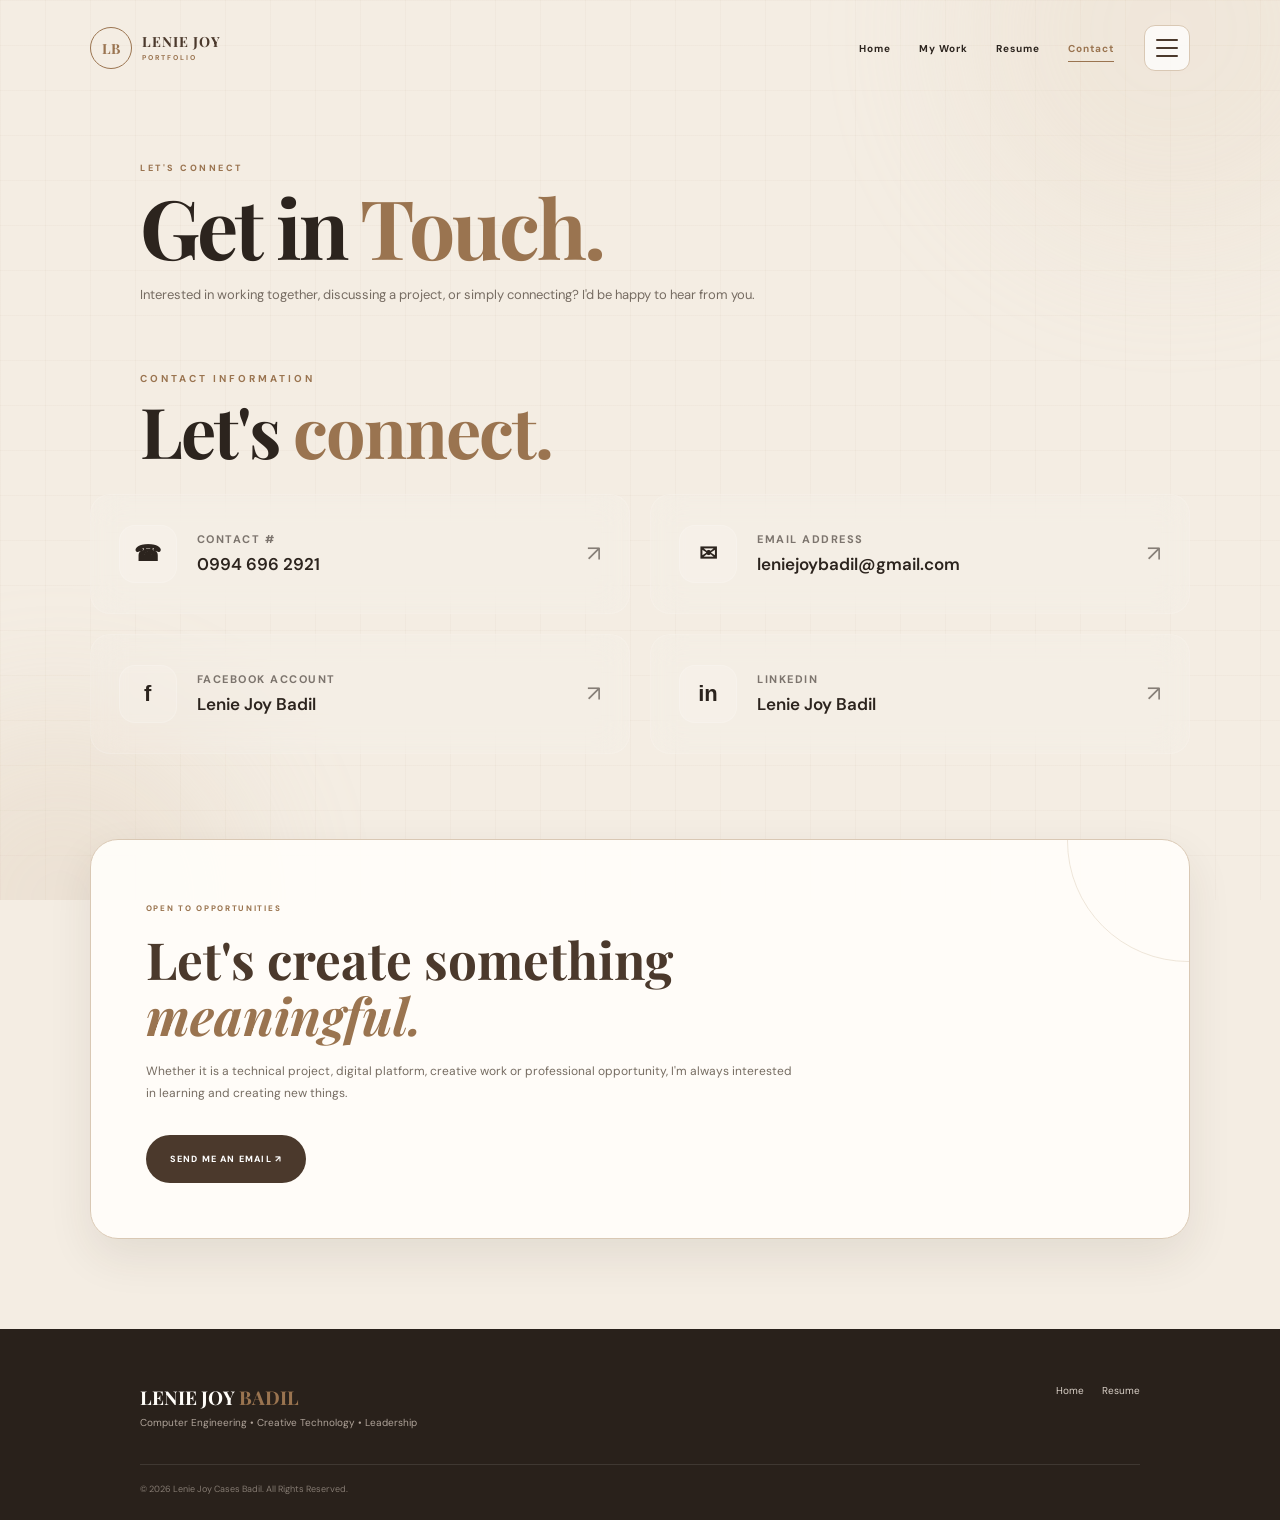
==== commit 13849485: "l" ====
--- a/contact.html
+++ b/contact.html
@@ -1,3 +1,4 @@
+
 <!DOCTYPE html>
 <html lang="en">
 
@@ -23,6 +24,10 @@
 </div>
 
 
+<!-- =====================================================
+     NAVIGATION
+===================================================== -->
+
 <header class="navbar">
 
     <a href="index.html" class="logo">
@@ -37,9 +42,12 @@
     </a>
 
 
-    <button class="menu-toggle"
-            id="menuToggle"
-            aria-expanded="false">
+    <button
+        class="menu-toggle"
+        id="menuToggle"
+        aria-expanded="false"
+        type="button"
+    >
 
         <span></span>
         <span></span>
@@ -50,132 +58,262 @@
 
     <nav class="nav-links" id="navLinks">
 
-        <a href="index.html">Home</a>
-        <a href="technical.html">My Work</a>
-        <a href="resume.html">Resume</a>
-        <a href="contact.html" class="active">Contact</a>
+        <a href="index.html">
+            Home
+        </a>
+
+        <a href="technical.html">
+            My Work
+        </a>
+
+        <a href="resume.html">
+            Resume
+        </a>
+
+        <a href="contact.html" class="active">
+            Contact
+        </a>
 
     </nav>
 
 </header>
 
 
+
+<!-- =====================================================
+     MAIN
+===================================================== -->
+
 <main class="inner-page">
 
 
-<div class="page-heading">
-
-    <span>LET'S CONNECT</span>
-
-    <h1>
-        Get in <em>Touch.</em>
-    </h1>
-
-    <p>
-        Interested in working together, discussing a project,
-        or simply connecting? I'd be happy to hear from you.
-    </p>
-
-</div>
-
-
-<section class="contact-grid">
-
-
-    <a class="contact-card"
-       href="mailto:leniejoybadil@gmail.com">
-
-        <span class="contact-number">01</span>
-
-        <div>
-
-            <small>EMAIL</small>
+    <!-- =================================================
+         PAGE HEADING
+    ================================================== -->
+
+    <div class="page-heading">
+
+        <span>
+            LET'S CONNECT
+        </span>
+
+        <h1>
+            Get in <em>Touch.</em>
+        </h1>
+
+        <p>
+            Interested in working together, discussing a project,
+            or simply connecting? I'd be happy to hear from you.
+        </p>
+
+    </div>
+
+
+
+    <!-- =================================================
+         CONTACT INFORMATION
+    ================================================== -->
+
+    <section class="contact-information">
+
+        <div class="section-heading">
+
+            <span class="small-label">
+                CONTACT INFORMATION
+            </span>
 
             <h2>
-                leniejoybadil@gmail.com
+                Let's <em>connect.</em>
             </h2>
 
         </div>
 
-        <span class="contact-arrow">↗</span>
-
-    </a>
-
-
-    <a class="contact-card"
-       href="tel:09640705597">
-
-        <span class="contact-number">02</span>
-
-        <div>
-
-            <small>PHONE</small>
-
-            <h2>
-                0964 070 5597
-            </h2>
-
-        </div>
-
-        <span class="contact-arrow">↗</span>
-
-    </a>
-
-
-    <div class="contact-card">
-
-        <span class="contact-number">03</span>
-
-        <div>
-
-            <small>LOCATION</small>
-
-            <h2>
-                Davao City, Philippines
-            </h2>
-
-        </div>
-
-        <span class="contact-arrow">
-            •
+
+        <div class="contact-info-grid">
+
+
+            <!-- =================================================
+                 PHONE
+            ================================================== -->
+
+            <a
+                href="tel:09946962921"
+                class="contact-info-card"
+            >
+
+                <div class="contact-info-icon">
+                    ☎
+                </div>
+
+                <div class="contact-info-content">
+
+                    <span>
+                        CONTACT #
+                    </span>
+
+                    <h3>
+                        0994 696 2921
+                    </h3>
+
+                </div>
+
+                <span class="contact-info-arrow">
+                    ↗
+                </span>
+
+            </a>
+
+
+
+            <!-- =================================================
+                 EMAIL
+            ================================================== -->
+
+            <a
+                href="mailto:leniejoybadil@gmail.com"
+                class="contact-info-card"
+            >
+
+                <div class="contact-info-icon">
+                    ✉
+                </div>
+
+                <div class="contact-info-content">
+
+                    <span>
+                        EMAIL ADDRESS
+                    </span>
+
+                    <h3>
+                        leniejoybadil@gmail.com
+                    </h3>
+
+                </div>
+
+                <span class="contact-info-arrow">
+                    ↗
+                </span>
+
+            </a>
+
+
+
+            <!-- =================================================
+                 FACEBOOK
+            ================================================== -->
+
+            <a
+                href="https://www.facebook.com/share/1D1uRe6SYQ/"
+                target="_blank"
+                rel="noopener noreferrer"
+                class="contact-info-card"
+            >
+
+                <div class="contact-info-icon">
+                    f
+                </div>
+
+                <div class="contact-info-content">
+
+                    <span>
+                        FACEBOOK ACCOUNT
+                    </span>
+
+                    <h3>
+                        Lenie Joy Badil
+                    </h3>
+
+                </div>
+
+                <span class="contact-info-arrow">
+                    ↗
+                </span>
+
+            </a>
+
+
+
+            <!-- =================================================
+                 LINKEDIN
+            ================================================== -->
+
+            <a
+                href="https://www.linkedin.com/in/lenie-joy-badil-871a14411?utm_source=share_via&utm_content=profile&utm_medium=member_android"
+                target="_blank"
+                rel="noopener noreferrer"
+                class="contact-info-card"
+            >
+
+                <div class="contact-info-icon">
+                    in
+                </div>
+
+                <div class="contact-info-content">
+
+                    <span>
+                        LINKEDIN
+                    </span>
+
+                    <h3>
+                        Lenie Joy Badil
+                    </h3>
+
+                </div>
+
+                <span class="contact-info-arrow">
+                    ↗
+                </span>
+
+            </a>
+
+
+        </div>
+
+    </section>
+
+
+
+    <!-- =================================================
+         MESSAGE
+    ================================================== -->
+
+    <section class="contact-message">
+
+        <span class="small-label">
+            OPEN TO OPPORTUNITIES
         </span>
 
-    </div>
-
-
-</section>
-
-
-<section class="contact-message">
-
-    <span class="small-label">
-        OPEN TO OPPORTUNITIES
-    </span>
-
-    <h2>
-        Let's create something
-        <em>meaningful.</em>
-    </h2>
-
-    <p>
-        Whether it is a technical project, digital platform,
-        creative work or professional opportunity, I'm always
-        interested in learning and creating new things.
-    </p>
-
-
-    <a href="mailto:leniejoybadil@gmail.com"
-       class="main-button">
-
-        SEND ME AN EMAIL ↗
-
-    </a>
-
-</section>
+        <h2>
+            Let's create something
+            <em>meaningful.</em>
+        </h2>
+
+        <p>
+            Whether it is a technical project, digital platform,
+            creative work or professional opportunity, I'm always
+            interested in learning and creating new things.
+        </p>
+
+
+        <a
+            href="mailto:leniejoybadil@gmail.com"
+            class="main-button"
+        >
+
+            SEND ME AN EMAIL ↗
+
+        </a>
+
+    </section>
 
 
 </main>
 
+
+
+<!-- =====================================================
+     FOOTER
+===================================================== -->
 
 <footer>
 
@@ -193,10 +331,16 @@
 
         </div>
 
+
         <div class="footer-links">
 
-            <a href="index.html">Home</a>
-            <a href="resume.html">Resume</a>
+            <a href="index.html">
+                Home
+            </a>
+
+            <a href="resume.html">
+                Resume
+            </a>
 
         </div>
 
@@ -204,13 +348,16 @@
 
 
     <div class="footer-bottom">
+
         © 2026 Lenie Joy Cases Badil. All Rights Reserved.
+
     </div>
 
 </footer>
 
 
+
 <script src="script.js"></script>
 
 </body>
-</html>+</html>
--- a/style.css
+++ b/style.css
@@ -1,24 +1,27 @@
-@import url('https://fonts.googleapis.com/css2?family=DM+Sans:wght@400;500;600;700;800&family=Playfair+Display:ital,wght@0,500;0,600;0,700;1,500;1,600;1,700&display=swap');
-
+@import url('https://fonts.googleapis.com/css2?family=DM+Sans:wght@400;500;600;700&family=Playfair+Display:wght@500;600;700&family=Space+Grotesk:wght@400;500;600;700&display=swap');
+
+/* =========================================================
+   LENIE JOY BADIL — PORTFOLIO
+   COMPLETE RESPONSIVE STYLE
+   CREAM / BROWN VIBE
+========================================================= */
 
 :root {
     --cream: #f4ede3;
     --cream-light: #fffdf9;
     --cream-dark: #e5d5c1;
-
-    --brown: #a67850;
-    --brown-dark: #49372a;
-    --brown-light: #c49b72;
-
-    --text: #2b231d;
-    --muted: #766b61;
-
+    --brown: #9a7450;
+    --brown-dark: #4b392c;
+    --text: #2c241e;
+    --muted: #766c62;
     --border: #d9c8b4;
-
     --white: #ffffff;
-    --dark: #29211b;
-}
-
+    --shadow: rgba(60, 45, 30, 0.10);
+}
+
+/* =========================================================
+   RESET
+========================================================= */
 
 * {
     margin: 0;
@@ -26,11 +29,9 @@
     box-sizing: border-box;
 }
 
-
 html {
     scroll-behavior: smooth;
 }
-
 
 body {
     font-family: "DM Sans", sans-serif;
@@ -39,32 +40,23 @@
     overflow-x: hidden;
 }
 
-
 body.no-scroll {
     overflow: hidden;
 }
-
 
 a {
     color: inherit;
     text-decoration: none;
 }
 
-
-button {
-    font: inherit;
-}
-
-
 img {
     display: block;
     max-width: 100%;
 }
 
-
-/* =========================================
+/* =========================================================
    BACKGROUND
-========================================= */
+========================================================= */
 
 .background {
     position: fixed;
@@ -74,2637 +66,4369 @@
     pointer-events: none;
 }
 
-
 .orb {
     position: absolute;
     border-radius: 50%;
-    filter: blur(80px);
-    opacity: .35;
-}
-
+    filter: blur(70px);
+    opacity: 0.25;
+}
 
 .orb1 {
-    width: 400px;
-    height: 400px;
+    width: 420px;
+    height: 420px;
     top: -180px;
-    right: -120px;
-    background: #d9b995;
-}
-
+    right: -100px;
+    background: var(--cream-dark);
+}
 
 .orb2 {
-    width: 350px;
-    height: 350px;
+    width: 360px;
+    height: 360px;
     bottom: -180px;
-    left: -130px;
-    background: #d8c0a6;
-}
-
+    left: -120px;
+    background: #d8c2aa;
+}
 
 .grid {
     position: absolute;
     inset: 0;
-
     background-image:
         linear-gradient(
-            rgba(120,90,60,.045) 1px,
+            rgba(154, 116, 80, 0.035) 1px,
             transparent 1px
         ),
         linear-gradient(
             90deg,
-            rgba(120,90,60,.045) 1px,
+            rgba(154, 116, 80, 0.035) 1px,
             transparent 1px
         );
-
     background-size: 45px 45px;
 }
 
-
-/* =========================================
+/* =========================================================
    NAVBAR
-========================================= */
+========================================================= */
 
 .navbar {
     position: absolute;
     top: 0;
     left: 0;
     width: 100%;
-
-    padding: 24px 7%;
-
+    padding: 25px 7%;
     display: flex;
     align-items: center;
     justify-content: space-between;
-
     z-index: 1000;
 }
-
 
 .logo {
     display: flex;
     align-items: center;
-    gap: 11px;
-
+    gap: 10px;
     font-family: "Playfair Display", serif;
-
     color: var(--brown-dark);
 }
 
-
 .logo > span {
-    width: 43px;
-    height: 43px;
-
-    display: grid;
-    place-items: center;
-
+    width: 42px;
+    height: 42px;
+    display: flex;
+    align-items: center;
+    justify-content: center;
     border: 1px solid var(--brown);
     border-radius: 50%;
-
-    font-size: 13px;
+    font-size: 14px;
     font-weight: 700;
-
-    background: rgba(255,255,255,.4);
-}
-
+    color: var(--brown);
+}
+
+.logo div {
+    display: flex;
+    flex-direction: column;
+}
 
 .logo strong {
-    display: block;
     font-size: 14px;
+    line-height: 1;
     letter-spacing: 1px;
 }
 
-
 .logo small {
-    display: block;
-    margin-top: 1px;
-
+    margin-top: 4px;
     font-family: "DM Sans", sans-serif;
-
     font-size: 7px;
-    font-weight: 800;
+    font-weight: 700;
     letter-spacing: 2px;
-
     color: var(--brown);
 }
 
+/* =========================================================
+   NAVIGATION
+========================================================= */
 
 .nav-links {
     display: flex;
     align-items: center;
-    gap: 30px;
-}
-
+    gap: 28px;
+}
 
 .nav-links a {
     position: relative;
-
+    font-size: 10px;
+    font-weight: 700;
+    letter-spacing: 1px;
+    transition: 0.25s ease;
+}
+
+.nav-links a::after {
+    content: "";
+    position: absolute;
+    left: 0;
+    bottom: -7px;
+    width: 0;
+    height: 1px;
+    background: var(--brown);
+    transition: 0.25s ease;
+}
+
+.nav-links a:hover::after,
+.nav-links a.active::after {
+    width: 100%;
+}
+
+.nav-links a:hover,
+.nav-links a.active {
+    color: var(--brown);
+}
+
+/* =========================================================
+   HAMBURGER MENU
+========================================================= */
+
+.menu-toggle {
+    width: 46px;
+    height: 46px;
+    padding: 9px;
+    border: 1px solid var(--border);
+    border-radius: 11px;
+    background: rgba(255, 255, 255, 0.75);
+    cursor: pointer;
+    display: flex;
+    flex-direction: column;
+    align-items: center;
+    justify-content: center;
+    transition:
+        background 0.25s ease,
+        border-color 0.25s ease,
+        transform 0.25s ease;
+    z-index: 1100;
+}
+
+.menu-toggle:hover {
+    background: white;
+    border-color: var(--brown);
+    transform: translateY(-2px);
+}
+
+.menu-toggle span {
+    display: block;
+    width: 22px;
+    height: 2px;
+    margin: 3px 0;
+    background: var(--brown-dark);
+    border-radius: 3px;
+    transition: 0.25s ease;
+}
+
+.menu-toggle.active span:nth-child(1) {
+    transform: translateY(8px) rotate(45deg);
+}
+
+.menu-toggle.active span:nth-child(2) {
+    opacity: 0;
+}
+
+.menu-toggle.active span:nth-child(3) {
+    transform: translateY(-8px) rotate(-45deg);
+}
+
+/* =========================================================
+   DESKTOP MENU
+========================================================= */
+
+@media (min-width: 701px) {
+    .navbar {
+        display: grid;
+        grid-template-columns: 1fr auto auto;
+        column-gap: 30px;
+    }
+
+    .nav-links {
+        display: flex;
+        position: static;
+        width: auto;
+        height: auto;
+        padding: 0;
+        background: transparent;
+        border: none;
+        box-shadow: none;
+    }
+
+    .menu-toggle {
+        order: 3;
+    }
+}
+
+/* =========================================================
+   HERO
+========================================================= */
+
+.hero {
+    min-height: 100vh;
+    padding: 145px 7% 90px;
+    display: grid;
+    grid-template-columns:
+        minmax(0, 1fr)
+        minmax(540px, 0.95fr);
+    align-items: center;
+    gap: 85px;
+    background: var(--cream);
+}
+
+.hero-text {
+    max-width: 680px;
+}
+
+.small-label {
+    color: var(--brown);
+    font-size: 10px;
+    font-weight: 700;
+    letter-spacing: 3px;
+}
+
+.hero h1 {
+    margin-top: 14px;
+    font-family: "Playfair Display", serif;
+    font-size: clamp(72px, 7.5vw, 118px);
+    line-height: 0.87;
+    letter-spacing: -5px;
+}
+
+.hero h1 span {
+    display: block;
+    color: var(--brown);
+}
+
+.hero-title {
+    margin-top: 28px;
+    color: var(--brown-dark);
+    font-size: 11px;
+    font-weight: 700;
+    letter-spacing: 2px;
+}
+
+.hero-description {
+    max-width: 570px;
+    margin-top: 17px;
+    color: var(--muted);
+    font-size: 14px;
+    line-height: 1.8;
+}
+
+/* =========================================================
+   BUTTONS
+========================================================= */
+
+.hero-buttons {
+    display: flex;
+    flex-wrap: wrap;
+    gap: 10px;
+    margin-top: 30px;
+}
+
+.btn {
+    min-height: 45px;
+    padding: 0 19px;
+    display: inline-flex;
+    align-items: center;
+    justify-content: center;
+    border-radius: 50px;
+    font-size: 9px;
+    font-weight: 700;
+    letter-spacing: 0.7px;
+    transition: 0.25s ease;
+}
+
+.btn-primary {
+    background: var(--brown-dark);
+    color: white;
+}
+
+.btn-primary:hover {
+    background: var(--brown);
+    transform: translateY(-2px);
+}
+
+.btn-outline {
+    border: 1px solid var(--border);
+    background: rgba(255, 255, 255, 0.35);
+}
+
+.btn-outline:hover {
+    background: white;
+    border-color: var(--brown);
+    transform: translateY(-2px);
+}
+
+/* =========================================================
+   HERO PROFILE AREA
+========================================================= */
+
+.hero-profile {
+    width: 100%;
+    max-width: 650px;
+    margin: auto;
+    position: relative;
+}
+
+/* =========================================================
+   COVER PHOTO
+========================================================= */
+
+.cover-card {
+    position: relative;
+    width: 100%;
+    height: 390px;
+    overflow: hidden;
+    border-radius: 26px;
+    border: 1px solid var(--border);
+    background: var(--cream-dark);
+    cursor: pointer;
+    box-shadow:
+        0 20px 55px rgba(60, 45, 30, 0.12);
+    transition:
+        transform 0.3s ease,
+        box-shadow 0.3s ease;
+}
+
+.cover-card:hover {
+    transform: translateY(-6px);
+    box-shadow:
+        0 28px 65px rgba(60, 45, 30, 0.19);
+}
+
+.cover-card img {
+    width: 100%;
+    height: 100%;
+    object-fit: cover;
+    transition:
+        transform 0.6s ease,
+        filter 0.3s ease;
+}
+
+.cover-card:hover img {
+    transform: scale(1.035);
+}
+
+.cover-card::after {
+    content: "↗";
+    position: absolute;
+    top: 18px;
+    right: 18px;
+    width: 42px;
+    height: 42px;
+    display: flex;
+    align-items: center;
+    justify-content: center;
+    border-radius: 50%;
+    background: rgba(255, 253, 249, 0.88);
+    color: var(--brown-dark);
+    font-size: 17px;
+    opacity: 0;
+    transform: translateY(-5px);
+    transition:
+        opacity 0.25s ease,
+        transform 0.25s ease;
+}
+
+.cover-card:hover::after {
+    opacity: 1;
+    transform: translateY(0);
+}
+
+/* =========================================================
+   PROFILE CARD
+========================================================= */
+
+.profile-card {
+    position: relative;
+    width: 88%;
+    margin: -100px auto 0;
+    padding: 110px 40px 40px;
+    text-align: center;
+    background: rgba(255, 253, 249, 0.98);
+    border: 1px solid var(--border);
+    border-radius: 24px;
+    box-shadow:
+        0 22px 55px rgba(60, 45, 30, 0.13);
+    z-index: 5;
+}
+
+/* =========================================================
+   PROFILE PHOTO
+========================================================= */
+
+.profile-photo {
+    position: absolute;
+    top: -100px;
+    left: 50%;
+    transform: translateX(-50%);
+    width: 195px;
+    height: 195px;
+    padding: 8px;
+    border-radius: 50%;
+    background: white;
+    box-shadow:
+        0 14px 38px rgba(40, 30, 20, 0.20);
+    cursor: pointer;
+    z-index: 10;
+    transition:
+        transform 0.3s ease,
+        box-shadow 0.3s ease;
+}
+
+.profile-photo:hover {
+    transform:
+        translateX(-50%)
+        scale(1.04);
+    box-shadow:
+        0 20px 45px rgba(40, 30, 20, 0.25);
+}
+
+.profile-photo img {
+    width: 100%;
+    height: 100%;
+    object-fit: cover;
+    border-radius: 50%;
+}
+
+.profile-photo::after {
+    content: "↗";
+    position: absolute;
+    right: 5px;
+    bottom: 12px;
+    width: 38px;
+    height: 38px;
+    display: flex;
+    align-items: center;
+    justify-content: center;
+    border-radius: 50%;
+    background: var(--brown-dark);
+    color: white;
+    font-size: 15px;
+    opacity: 0;
+    transform: scale(0.8);
+    transition:
+        opacity 0.25s ease,
+        transform 0.25s ease;
+}
+
+.profile-photo:hover::after {
+    opacity: 1;
+    transform: scale(1);
+}
+
+/* =========================================================
+   PROFILE CONTENT
+========================================================= */
+
+.profile-content h2 {
+    font-family: "Playfair Display", serif;
+    font-size: 38px;
+    line-height: 1.15;
+}
+
+.profile-content p {
+    margin-top: 8px;
+    color: var(--brown);
+    font-size: 11px;
+    font-weight: 700;
+    letter-spacing: 1.5px;
+}
+
+.profile-line {
+    width: 60px;
+    height: 1px;
+    margin: 17px auto;
+    background: var(--brown);
+}
+
+.profile-content span {
+    display: block;
+    color: var(--muted);
+    font-size: 10px;
+    line-height: 1.7;
+}
+
+/* =========================================================
+   BIO
+========================================================= */
+
+.profile-bio {
+    max-width: 620px;
+    margin: 28px auto 0;
+    text-align: center;
+}
+
+.profile-bio p {
+    color: var(--muted);
+    font-size: 13px;
+    line-height: 1.8;
+}
+
+/* =========================================================
+   GENERAL SECTIONS
+========================================================= */
+
+.profile-section,
+.work-section {
+    padding: 100px 7%;
+}
+
+.profile-section {
+    background: var(--cream-light);
+}
+
+.section-heading {
+    max-width: 1000px;
+    margin: 0 auto 45px;
+}
+
+.section-heading.centered {
+    text-align: center;
+}
+
+.section-heading h2 {
+    margin-top: 10px;
+    font-family: "Playfair Display", serif;
+    font-size: clamp(45px, 6vw, 70px);
+    line-height: 0.95;
+    letter-spacing: -2px;
+}
+
+.section-heading h2 em {
+    color: var(--brown);
+    font-style: normal;
+}
+
+.section-heading > p:last-child {
+    max-width: 550px;
+    margin-top: 14px;
+    color: var(--muted);
+    font-size: 13px;
+    line-height: 1.7;
+}
+
+.centered > p:last-child {
+    margin-left: auto;
+    margin-right: auto;
+}
+
+/* =========================================================
+   ABOUT
+========================================================= */
+
+.about-content {
+    max-width: 1000px;
+    margin: auto;
+    display: grid;
+    grid-template-columns: 1fr 1fr;
+    gap: 60px;
+    align-items: start;
+}
+
+.about-text p {
+    margin-bottom: 18px;
+    color: var(--muted);
+    font-size: 14px;
+    line-height: 1.9;
+}
+
+.text-button {
+    display: inline-block;
+    margin-top: 8px;
+    color: var(--brown-dark);
     font-size: 10px;
     font-weight: 800;
     letter-spacing: 1px;
-
-    color: var(--brown-dark);
-}
-
-
-.nav-links a::after {
-    content: "";
-
-    position: absolute;
-    left: 0;
-    bottom: -8px;
-
-    width: 0;
-    height: 1px;
-
-    background: var(--brown);
-
-    transition: .3s ease;
-}
-
-
-.nav-links a:hover,
-.nav-links a.active {
+}
+
+.text-button:hover {
     color: var(--brown);
 }
 
-
-.nav-links a:hover::after,
-.nav-links a.active::after {
-    width: 100%;
-}
-
-
-/* =========================================
-   MOBILE MENU
-========================================= */
-
-.menu-toggle {
-    display: none;
-
-    width: 43px;
-    height: 43px;
-
-    padding: 9px;
-
+/* =========================================================
+   INFO GRID
+========================================================= */
+
+.info-grid {
+    display: grid;
+    grid-template-columns: repeat(2, 1fr);
+    gap: 12px;
+}
+
+.info-box {
+    min-height: 115px;
+    padding: 20px;
+    background: var(--cream);
     border: 1px solid var(--border);
-    border-radius: 10px;
-
-    background: rgba(255,255,255,.7);
-
-    cursor: pointer;
-}
-
-
-.menu-toggle span {
+    border-radius: 14px;
+    transition:
+        transform 0.25s ease,
+        box-shadow 0.25s ease;
+}
+
+.info-box:hover {
+    transform: translateY(-4px);
+    box-shadow:
+        0 12px 30px rgba(60, 45, 30, 0.08);
+}
+
+.info-box span {
     display: block;
-
-    width: 100%;
-    height: 2px;
-
-    margin: 5px 0;
-
-    background: var(--brown-dark);
-
-    transition: .3s ease;
-}
-
-
-.menu-toggle.active span:nth-child(1) {
-    transform: translateY(7px) rotate(45deg);
-}
-
-
-.menu-toggle.active span:nth-child(2) {
-    opacity: 0;
-}
-
-
-.menu-toggle.active span:nth-child(3) {
-    transform: translateY(-7px) rotate(-45deg);
-}
-
-
-/* =========================================
-   HERO
-========================================= */
-
-.hero {
-    min-height: 100vh;
-
-    padding: 135px 7% 90px;
-
+    margin-bottom: 10px;
+    color: var(--brown);
+    font-size: 8px;
+    font-weight: 800;
+    letter-spacing: 2px;
+}
+
+.info-box strong {
+    color: var(--text);
+    font-size: 12px;
+    line-height: 1.5;
+}
+
+/* =========================================================
+   WORK LINKS
+========================================================= */
+
+.work-section {
+    background: var(--cream);
+}
+
+.work-links {
+    max-width: 1000px;
+    margin: auto;
     display: grid;
-
-    grid-template-columns:
-        minmax(0, 1fr)
-        minmax(400px, .9fr);
-
+    grid-template-columns: repeat(2, 1fr);
+    gap: 12px;
+}
+
+.work-link {
+    min-height: 125px;
+    padding: 20px;
+    display: grid;
+    grid-template-columns: 35px 1fr 25px;
     align-items: center;
-
-    gap: 70px;
-}
-
-
-.hero-text {
-    max-width: 650px;
-}
-
-
-.small-label {
+    gap: 10px;
+    background: rgba(255, 253, 249, 0.7);
+    border: 1px solid var(--border);
+    border-radius: 15px;
+    transition:
+        transform 0.25s ease,
+        background 0.25s ease,
+        border-color 0.25s ease;
+}
+
+.work-link:hover {
+    transform: translateY(-3px);
+    background: white;
+    border-color: var(--brown);
+}
+
+.work-number {
+    align-self: start;
     color: var(--brown);
-
     font-size: 9px;
     font-weight: 800;
-
-    letter-spacing: 3px;
-}
-
-
-.hero h1 {
+}
+
+.work-link h3 {
+    font-family: "Playfair Display", serif;
+    font-size: 19px;
+}
+
+.work-link p {
+    margin-top: 5px;
+    color: var(--muted);
+    font-size: 10px;
+    line-height: 1.5;
+}
+
+.work-arrow {
+    color: var(--brown);
+    font-size: 20px;
+    transition:
+        transform 0.25s ease;
+}
+
+.work-link:hover .work-arrow {
+    transform: translateX(5px);
+}
+
+/* =========================================================
+   INNER / PROJECT PAGES
+========================================================= */
+
+.inner-page,
+.project-page {
+    position: relative;
+    padding: 155px 7% 90px;
+    min-height: 100vh;
+}
+
+.page-heading,
+.page-header {
+    max-width: 1000px;
+    margin: 0 auto 60px;
+}
+
+.page-heading > span,
+.page-header .section-number {
+    color: var(--brown);
+    font-size: 9px;
+    font-weight: 800;
+    letter-spacing: 2.5px;
+}
+
+.page-heading h1,
+.page-header h1 {
+    margin-top: 12px;
+    font-family: "Playfair Display", serif;
+    font-size: clamp(50px, 7vw, 82px);
+    line-height: 0.95;
+    letter-spacing: -3px;
+}
+
+.page-heading h1 em,
+.page-header h1 span {
+    color: var(--brown);
+    font-style: normal;
+}
+
+.page-heading p,
+.page-header p {
+    max-width: 650px;
+    margin-top: 17px;
+    color: var(--muted);
+    font-size: 13px;
+    line-height: 1.8;
+}
+
+/* =========================================================
+   PROJECT FEATURE
+========================================================= */
+
+.project-feature {
+    max-width: 1000px;
+    margin: auto;
+    display: grid;
+    grid-template-columns: 1fr 0.9fr;
+    gap: 45px;
+    align-items: center;
+}
+
+/* =========================================================
+   TECHNICAL GALLERY
+========================================================= */
+
+.project-gallery {
+    width: 100%;
+    max-width: 470px;
+    margin: 0 auto;
+}
+
+.gallery-main {
+    position: relative;
+    display: block;
+    width: 100%;
+    height: 300px;
+    overflow: hidden;
+    border-radius: 18px;
+    border: 1px solid var(--border);
+    background: var(--cream-dark);
+    cursor: pointer;
+}
+
+.gallery-main img,
+#technicalMainImage {
+    width: 100%;
+    height: 100%;
+    object-fit: cover;
+    display: block;
+}
+
+.gallery-main .image-overlay {
+    position: absolute;
+    inset: 0;
+    display: flex;
+    align-items: flex-end;
+    padding: 18px;
+    background:
+        linear-gradient(
+            transparent 45%,
+            rgba(40, 30, 20, 0.65)
+        );
+    opacity: 0;
+    transition:
+        opacity 0.3s ease;
+}
+
+.gallery-main:hover .image-overlay {
+    opacity: 1;
+}
+
+.gallery-main:hover img {
+    transform: scale(1.03);
+}
+
+.gallery-main img {
+    transition:
+        transform 0.4s ease;
+}
+
+.gallery-main .image-overlay span {
+    color: white;
+    font-size: 9px;
+    font-weight: 800;
+    letter-spacing: 1px;
+}
+
+/* =========================================================
+   THUMBNAILS
+========================================================= */
+
+.thumbnail-row {
+    display: flex;
+    gap: 8px;
+    margin-top: 12px;
+    flex-wrap: wrap;
+}
+
+.thumbnail {
+    width: 66px;
+    height: 52px;
+    padding: 0;
+    overflow: hidden;
+    border: 2px solid transparent;
+    border-radius: 8px;
+    background: transparent;
+    cursor: pointer;
+    transition:
+        transform 0.2s ease,
+        border-color 0.2s ease,
+        opacity 0.2s ease;
+}
+
+.thumbnail img {
+    width: 100%;
+    height: 100%;
+    object-fit: cover;
+}
+
+.thumbnail:hover {
+    transform: translateY(-3px);
+    border-color: var(--brown);
+}
+
+.thumbnail.active {
+    border-color: var(--brown-dark);
+    opacity: 1;
+}
+
+/* =========================================================
+   PROJECT CONTENT
+========================================================= */
+
+.project-content h2 {
     margin-top: 15px;
-
     font-family: "Playfair Display", serif;
-
-    font-size: clamp(70px, 9vw, 115px);
-
-    line-height: .84;
-
-    letter-spacing: -5px;
-}
-
-
-.hero h1 span {
+    font-size: 29px;
+    line-height: 1.25;
+}
+
+.project-content h3 {
+    margin-top: 25px;
+    font-size: 10px;
+    letter-spacing: 1.5px;
+    color: var(--brown);
+}
+
+.project-content p {
+    margin-top: 10px;
+    color: var(--muted);
+    font-size: 12px;
+    line-height: 1.8;
+}
+
+.project-tag,
+.project-category {
+    display: inline-block;
+    color: var(--brown);
+    font-size: 8px;
+    font-weight: 800;
+    letter-spacing: 2px;
+}
+
+/* =========================================================
+   PROJECT LIST
+========================================================= */
+
+.project-list {
+    max-width: 1000px;
+    margin: auto;
+}
+
+.project-row,
+.mini-project {
+    display: flex;
+    align-items: center;
+    justify-content: space-between;
+    gap: 30px;
+    padding: 28px 0;
+    border-bottom:
+        1px solid var(--border);
+}
+
+.project-row > div span,
+.mini-project > div span {
+    color: var(--brown);
+    font-size: 9px;
+    font-weight: 800;
+    letter-spacing: 1.5px;
+}
+
+.project-row h3,
+.mini-project h2 {
+    margin-top: 7px;
+    font-family: "Playfair Display", serif;
+    font-size: 22px;
+}
+
+.project-row p {
+    max-width: 600px;
+    margin-top: 6px;
+    color: var(--muted);
+    font-size: 11px;
+    line-height: 1.6;
+}
+
+.project-button,
+.mini-project > a {
+    flex-shrink: 0;
+    padding: 12px 17px;
+    border: 1px solid var(--border);
+    border-radius: 50px;
+    color: var(--brown-dark);
+    font-size: 8px;
+    font-weight: 800;
+    letter-spacing: 1px;
+    transition: 0.25s ease;
+}
+
+.project-button:hover,
+.mini-project > a:hover {
+    background: var(--brown-dark);
+    color: white;
+    border-color: var(--brown-dark);
+    transform: translateY(-2px);
+}
+
+/* =========================================================
+   AWARDS
+========================================================= */
+
+.awards-section,
+.projects-section {
+    max-width: 1000px;
+    margin: 90px auto 0;
+}
+
+.awards-section .section-heading {
+    margin-bottom: 30px;
+}
+
+.award-grid {
+    display: grid;
+    grid-template-columns: repeat(4, 1fr);
+    gap: 12px;
+}
+
+.award-card {
+    min-height: 190px;
+    padding: 22px;
+    background: rgba(255, 253, 249, 0.75);
+    border: 1px solid var(--border);
+    border-radius: 16px;
+    transition:
+        transform 0.25s ease,
+        box-shadow 0.25s ease,
+        border-color 0.25s ease;
+}
+
+.award-card:hover {
+    transform: translateY(-5px);
+    box-shadow:
+        0 15px 35px rgba(60, 45, 30, 0.1);
+    border-color: var(--brown);
+}
+
+.award-card > span {
     display: block;
+    font-size: 24px;
     color: var(--brown);
 }
 
-
-.hero-title {
-    margin-top: 28px;
-
-    color: var(--brown-dark);
-
+.award-card small {
+    display: block;
+    margin-top: 20px;
+    color: var(--brown);
+    font-size: 7px;
+    font-weight: 800;
+    letter-spacing: 1.5px;
+}
+
+.award-card h3 {
+    margin-top: 7px;
+    font-family: "Playfair Display", serif;
+    font-size: 17px;
+}
+
+.award-card p {
+    margin-top: 5px;
+    color: var(--muted);
+    font-size: 9px;
+    line-height: 1.5;
+}
+
+/* =========================================================
+   PAGE NAVIGATION
+========================================================= */
+
+.page-navigation,
+.back-section {
+    max-width: 1000px;
+    margin: 70px auto 0;
+    display: flex;
+    align-items: center;
+    justify-content: space-between;
+    gap: 15px;
+}
+
+.page-navigation a,
+.outline-button {
+    padding: 13px 18px;
+    border: 1px solid var(--border);
+    border-radius: 50px;
+    font-size: 8px;
+    font-weight: 800;
+    letter-spacing: 1px;
+    transition: 0.25s ease;
+}
+
+.page-navigation a:hover,
+.outline-button:hover {
+    background: var(--brown-dark);
+    color: white;
+    border-color: var(--brown-dark);
+}
+
+/* =========================================================
+   WEBSITE PROJECT
+========================================================= */
+
+.project-detail {
+    max-width: 1000px;
+    margin: auto;
+    display: grid;
+    grid-template-columns: 70px 1fr;
+    gap: 25px;
+}
+
+.project-number {
+    font-family: "Playfair Display", serif;
+    color: var(--brown);
+    font-size: 25px;
+}
+
+.project-heading h2 {
+    margin-top: 8px;
+    font-family: "Playfair Display", serif;
+    font-size: 35px;
+}
+
+.project-heading p {
+    margin-top: 8px;
+    color: var(--muted);
+    font-size: 12px;
+}
+
+.project-image-large {
+    margin-top: 30px;
+    width: 100%;
+    overflow: hidden;
+    border-radius: 20px;
+    border: 1px solid var(--border);
+    cursor: pointer;
+}
+
+.project-image-large img {
+    width: 100%;
+    max-height: 550px;
+    object-fit: cover;
+    transition:
+        transform 0.5s ease;
+}
+
+.project-image-large:hover img {
+    transform: scale(1.02);
+}
+
+.project-description-grid {
+    margin-top: 35px;
+    display: grid;
+    grid-template-columns: 1.2fr 0.8fr;
+    gap: 45px;
+}
+
+.project-description-grid h3,
+.technology-box > span,
+.role-box span {
+    color: var(--brown);
+    font-size: 8px;
+    font-weight: 800;
+    letter-spacing: 2px;
+}
+
+.project-description-grid p {
+    margin-top: 10px;
+    color: var(--muted);
+    font-size: 11px;
+    line-height: 1.8;
+}
+
+.project-description-grid p + p {
+    margin-top: 12px;
+}
+
+.feature-list {
+    margin-top: 12px;
+    list-style: none;
+}
+
+.feature-list li {
+    padding: 8px 0;
+    border-bottom:
+        1px solid var(--border);
+    color: var(--muted);
     font-size: 10px;
-    font-weight: 800;
-
-    letter-spacing: 2px;
-}
-
-
-.hero-description {
-    max-width: 520px;
-
-    margin-top: 16px;
-
-    color: var(--muted);
-
-    font-size: 13px;
-    line-height: 1.9;
-}
-
-
-/* =========================================
-   BUTTONS
-========================================= */
-
-.hero-buttons,
-.resume-actions {
+}
+
+.feature-list li::before {
+    content: "→";
+    margin-right: 8px;
+    color: var(--brown);
+}
+
+.technology-box {
+    margin-top: 35px;
+    padding-top: 25px;
+    border-top:
+        1px solid var(--border);
+}
+
+.technology-tags {
     display: flex;
     flex-wrap: wrap;
-    gap: 10px;
-
+    gap: 7px;
+    margin-top: 12px;
+}
+
+.technology-tags span {
+    padding: 8px 11px;
+    border: 1px solid var(--border);
+    border-radius: 50px;
+    background:
+        rgba(255, 255, 255, 0.4);
+    font-size: 8px;
+    color: var(--brown-dark);
+}
+
+.role-box {
     margin-top: 30px;
-}
-
-
-.btn,
-.main-button,
-.outline-button {
-    min-height: 46px;
-
-    padding: 0 20px;
-
+    padding: 20px;
+    display: grid;
+    grid-template-columns: 1fr 1fr;
+    gap: 20px;
+    background:
+        rgba(255, 253, 249, 0.6);
+    border: 1px solid var(--border);
+    border-radius: 15px;
+}
+
+.role-box strong {
+    display: block;
+    margin-top: 7px;
+    font-size: 11px;
+}
+
+.project-actions {
+    margin-top: 30px;
+}
+
+.main-button {
     display: inline-flex;
     align-items: center;
+    justify-content: space-between;
+    gap: 25px;
+    min-height: 48px;
+    padding: 0 18px;
+    border-radius: 50px;
+    background: var(--brown-dark);
+    color: white;
+    font-size: 8px;
+    font-weight: 800;
+    letter-spacing: 1px;
+    transition: 0.25s ease;
+}
+
+.main-button:hover {
+    background: var(--brown);
+    transform: translateY(-3px);
+}
+
+.main-button b {
+    font-size: 16px;
+}
+
+.project-divider {
+    max-width: 1000px;
+    height: 1px;
+    margin: 90px auto;
+    background: var(--border);
+}
+
+/* =========================================================
+   PHOTOGRAPHY CLICKABLE CARDS
+========================================================= */
+
+.photo-floating-card {
+    cursor: pointer;
+}
+
+.photo-preview {
+    position: relative;
+    overflow: hidden;
+    border-radius: 14px;
+}
+
+.photo-preview img {
+    display: block;
+    width: 100%;
+    height: auto;
+    transition: transform 0.35s ease;
+}
+
+.photo-floating-card:hover .photo-preview img {
+    transform: scale(1.04);
+}
+
+/* =========================================================
+   LIGHTBOX
+========================================================= */
+
+.lightbox {
+    position: fixed;
+    inset: 0;
+    z-index: 9999;
+    display: flex;
+    align-items: center;
     justify-content: center;
-    gap: 10px;
-
+    padding: 30px;
+    background: rgba(0, 0, 0, 0.92);
+    opacity: 0;
+    visibility: hidden;
+    transition:
+        opacity 0.25s ease,
+        visibility 0.25s ease;
+}
+
+.lightbox.active {
+    opacity: 1;
+    visibility: visible;
+}
+
+.lightbox img {
+    max-width: 92vw;
+    max-height: 82vh;
+    width: auto;
+    height: auto;
+    object-fit: contain;
+    border-radius: 10px;
+}
+
+.lightbox-close {
+    position: absolute;
+    top: 25px;
+    right: 30px;
+    width: 50px;
+    height: 50px;
+    border: none;
+    border-radius: 50%;
+    background: rgba(255, 255, 255, 0.12);
+    color: white;
+    font-size: 34px;
+    line-height: 1;
+    cursor: pointer;
+    display: flex;
+    align-items: center;
+    justify-content: center;
+    z-index: 10000;
+    transition:
+        background 0.2s ease,
+        transform 0.2s ease;
+}
+
+.lightbox-close:hover {
+    background: rgba(255, 255, 255, 0.22);
+    transform: rotate(90deg);
+}
+
+.lightbox-title {
+    position: absolute;
+    bottom: 25px;
+    left: 50%;
+    transform: translateX(-50%);
+    color: white;
+    font-size: 13px;
+    letter-spacing: 2px;
+    text-transform: uppercase;
+}
+
+body.lightbox-open {
+    overflow: hidden;
+}
+
+/* =========================================================
+   SOCIAL MEDIA — FLOATING FACEBOOK CARDS
+========================================================= */
+
+.social-media-section {
+    width: 100%;
+    max-width: 1100px;
+    margin: 0 auto;
+    padding: 20px 0 100px;
+}
+
+.social-media-grid {
+    display: grid;
+    grid-template-columns: repeat(2, minmax(0, 1fr));
+    gap: 42px;
+    width: 100%;
+    align-items: start;
+}
+
+/* CARD */
+
+.social-card {
+    position: relative;
+    min-height: 410px;
+    padding: 28px;
+    display: flex;
+    flex-direction: column;
+    overflow: hidden;
+
+    background: rgba(255, 253, 249, 0.88);
+    border: 1px solid var(--border);
+    border-radius: 24px;
+
+    box-shadow:
+        0 18px 40px rgba(60, 45, 30, 0.10);
+
+    transition:
+        transform 0.35s ease,
+        box-shadow 0.35s ease,
+        border-color 0.35s ease;
+}
+
+/* FLOATING EFFECT */
+
+.social-card:nth-child(1) {
+    transform: translateY(0);
+}
+
+.social-card:nth-child(2) {
+    transform: translateY(45px);
+}
+
+.social-card:nth-child(3) {
+    transform: translateY(0);
+}
+
+.social-card:nth-child(4) {
+    transform: translateY(45px);
+}
+
+.social-card:nth-child(5) {
+    transform: translateY(0);
+}
+
+.social-card:nth-child(6) {
+    transform: translateY(45px);
+}
+
+/* HOVER */
+
+.social-card:hover {
+    transform: translateY(-10px) !important;
+    border-color: var(--brown);
+    box-shadow:
+        0 28px 60px rgba(60, 45, 30, 0.17);
+}
+
+/* Keep lower cards slightly floating on hover */
+
+.social-card:nth-child(2):hover,
+.social-card:nth-child(4):hover,
+.social-card:nth-child(6):hover {
+    transform: translateY(35px) !important;
+}
+
+/* =========================================================
+   SOCIAL CARD TOP
+========================================================= */
+
+.social-card-top {
+    display: flex;
+    align-items: center;
+    justify-content: space-between;
+    margin-bottom: 28px;
+}
+
+.social-number {
+    color: var(--brown);
+    font-size: 11px;
+    font-weight: 800;
+    letter-spacing: 2px;
+}
+
+.social-platform {
+    padding: 7px 12px;
+    border: 1px solid var(--border);
     border-radius: 50px;
-
+    background: rgba(255, 255, 255, 0.65);
+    color: var(--brown-dark);
+    font-size: 8px;
+    font-weight: 800;
+    letter-spacing: 1.5px;
+}
+
+/* =========================================================
+   SOCIAL ICON
+========================================================= */
+
+.social-icon {
+    width: 62px;
+    height: 62px;
+
+    display: flex;
+    align-items: center;
+    justify-content: center;
+
+    margin-bottom: 22px;
+
+    border-radius: 17px;
+
+    background: var(--brown-dark);
+    color: white;
+
+    font-family: Arial, sans-serif;
+    font-size: 32px;
+    font-weight: bold;
+
+    box-shadow:
+        0 12px 28px rgba(60, 45, 30, 0.17);
+
+    transition:
+        transform 0.3s ease,
+        box-shadow 0.3s ease;
+}
+
+.social-card:hover .social-icon {
+    transform:
+        rotate(-4deg)
+        scale(1.07);
+
+    box-shadow:
+        0 15px 32px rgba(60, 45, 30, 0.22);
+}
+
+/* =========================================================
+   SOCIAL CONTENT
+========================================================= */
+
+.social-card-content {
+    flex: 1;
+}
+
+.social-year {
+    display: block;
+    margin-bottom: 9px;
+    color: var(--brown);
     font-size: 9px;
     font-weight: 800;
-
-    letter-spacing: .8px;
-
-    transition: .3s ease;
-}
-
-
-.btn-primary,
-.main-button {
+    letter-spacing: 1.5px;
+}
+
+.social-card h2 {
+    max-width: 420px;
+    font-family: "Playfair Display", serif;
+    color: var(--text);
+    font-size: 27px;
+    line-height: 1.15;
+}
+
+.social-card p {
+    max-width: 430px;
+    margin-top: 13px;
+    color: var(--muted);
+    font-size: 11px;
+    line-height: 1.75;
+}
+
+/* =========================================================
+   FACEBOOK LINK BUTTON
+========================================================= */
+
+.social-button {
+    width: 100%;
+    min-height: 50px;
+
+    margin-top: 25px;
+    padding: 0 18px;
+
+    display: flex;
+    align-items: center;
+    justify-content: space-between;
+
+    border: 1px solid var(--border);
+    border-radius: 50px;
+
+    background: rgba(255, 255, 255, 0.70);
+
+    color: var(--brown-dark);
+
+    font-size: 9px;
+    font-weight: 800;
+    letter-spacing: 1px;
+
+    cursor: pointer;
+
+    transition:
+        background 0.25s ease,
+        color 0.25s ease,
+        transform 0.25s ease,
+        border-color 0.25s ease;
+}
+
+.social-button b {
+    font-size: 17px;
+    font-weight: 400;
+    transition:
+        transform 0.25s ease;
+}
+
+.social-button:hover {
     background: var(--brown-dark);
     color: white;
-
-    border: 1px solid var(--brown-dark);
-}
-
-
-.btn-primary:hover,
-.main-button:hover {
-    background: var(--brown);
-    border-color: var(--brown);
-
+    border-color: var(--brown-dark);
     transform: translateY(-3px);
-
-    box-shadow: 0 12px 25px rgba(70,50,35,.15);
-}
-
-
-.btn-outline,
-.outline-button {
+}
+
+.social-button:hover b {
+    transform: translate(4px, -3px);
+}
+
+/* =========================================================
+   SOCIAL DECORATIVE CIRCLE
+========================================================= */
+
+.social-card::before {
+    content: "";
+
+    position: absolute;
+
+    width: 150px;
+    height: 150px;
+
+    right: -75px;
+    bottom: -75px;
+
     border: 1px solid var(--border);
-    background: rgba(255,255,255,.4);
-}
-
-
-.btn-outline:hover,
-.outline-button:hover {
+    border-radius: 50%;
+
+    opacity: 0.45;
+
+    transition:
+        transform 0.45s ease;
+}
+
+.social-card:hover::before {
+    transform: scale(1.35);
+}
+
+/* =========================================================
+   FOOTER
+========================================================= */
+
+footer {
+    padding: 55px 7% 25px;
+    background: #29211b;
+    color: var(--cream-light);
+}
+
+.footer-top {
+    max-width: 1000px;
+    margin: auto;
+    display: flex;
+    justify-content: space-between;
+    gap: 30px;
+}
+
+.footer-top h3 {
+    font-family:
+        "Playfair Display",
+        serif;
+    font-size: 19px;
+}
+
+.footer-top h3 span {
+    color: var(--brown);
+}
+
+.footer-top p {
+    margin-top: 6px;
+    color: #afa399;
+    font-size: 10px;
+}
+
+.footer-links {
+    display: flex;
+    flex-wrap: wrap;
+    gap: 18px;
+}
+
+.footer-links a {
+    color: #d9d0c7;
+    font-size: 10px;
+}
+
+.footer-links a:hover {
+    color: white;
+}
+
+.footer-bottom {
+    max-width: 1000px;
+    margin: 35px auto 0;
+    padding-top: 18px;
+    border-top:
+        1px solid rgba(255, 255, 255, 0.1);
+    color: #847a71;
+    font-size: 9px;
+}
+
+/* =========================================================
+   GIRL WELCOME
+========================================================= */
+
+.girl-welcome {
+    position: fixed;
+    left: 12px;
+    bottom: 8px;
+    z-index: 9999;
+
+    display: flex;
+    align-items: flex-end;
+
+    opacity: 1;
+    visibility: visible;
+
+    transition:
+        opacity 0.3s ease,
+        transform 0.3s ease,
+        visibility 0.3s ease;
+}
+
+.girl-welcome.hidden {
+    opacity: 0;
+    visibility: hidden;
+    transform: translateY(25px);
+    pointer-events: none;
+}
+
+.girl-icon {
+    width: 290px;
+    height: 290px;
+    object-fit: contain;
+    cursor: pointer;
+
+    filter:
+        drop-shadow(
+            0 18px 28px rgba(40, 30, 20, 0.27)
+        );
+
+    transition:
+        transform 0.25s ease,
+        filter 0.25s ease;
+}
+
+.girl-icon:hover {
+    transform:
+        translateY(-10px)
+        scale(1.04);
+
+    filter:
+        drop-shadow(
+            0 22px 32px rgba(40, 30, 20, 0.32)
+        );
+}
+
+.welcome-message {
+    position: absolute;
+    left: 175px;
+    bottom: 225px;
+    width: 360px;
+
+    padding: 25px 28px;
+
     background: white;
-
-    border-color: var(--brown);
-
-    color: var(--brown);
-
-    transform: translateY(-3px);
-}
-
-
-/* =========================================
-   HERO PROFILE
-========================================= */
-
-.hero-profile {
+    border: 1px solid var(--border);
+    border-radius: 24px;
+
+    box-shadow:
+        0 18px 45px rgba(50, 40, 30, 0.20);
+
+    z-index: 3;
+}
+
+.welcome-message::after {
+    content: "";
+
+    position: absolute;
+    left: 38px;
+    bottom: -13px;
+
+    width: 25px;
+    height: 25px;
+
+    background: white;
+
+    border-right:
+        1px solid var(--border);
+    border-bottom:
+        1px solid var(--border);
+
+    transform: rotate(45deg);
+}
+
+.welcome-message strong {
+    display: block;
+    margin-bottom: 9px;
+    color: var(--brown-dark);
+    font-size: 20px;
+    line-height: 1.3;
+}
+
+.welcome-message span {
+    display: block;
+    color: var(--muted);
+    font-size: 13px;
+    line-height: 1.7;
+}
+
+/* =========================================================
+   LARGE DESKTOP
+========================================================= */
+
+@media (min-width: 1200px) {
+
+    .hero {
+        grid-template-columns:
+            minmax(0, 0.92fr)
+            minmax(600px, 1fr);
+
+        gap: 95px;
+
+        padding-left: 8%;
+        padding-right: 8%;
+    }
+
+    .hero-profile {
+        max-width: 680px;
+    }
+
+    .cover-card {
+        height: 420px;
+    }
+
+    .profile-card {
+        width: 86%;
+        margin-top: -115px;
+        padding-top: 125px;
+        padding-bottom: 45px;
+    }
+
+    .profile-photo {
+        width: 215px;
+        height: 215px;
+        top: -110px;
+    }
+
+    .profile-content h2 {
+        font-size: 42px;
+    }
+}
+
+/* =========================================================
+   TABLET
+========================================================= */
+
+@media (max-width: 1100px) {
+
+    .hero {
+        grid-template-columns:
+            minmax(0, 1fr)
+            minmax(430px, 0.9fr);
+
+        gap: 50px;
+    }
+
+    .hero-profile {
+        max-width: 530px;
+    }
+
+    .cover-card {
+        height: 330px;
+    }
+
+    .profile-photo {
+        width: 170px;
+        height: 170px;
+        top: -85px;
+    }
+
+    .profile-card {
+        padding-top: 100px;
+    }
+
+    .girl-icon {
+        width: 260px;
+        height: 260px;
+    }
+
+    .welcome-message {
+        left: 155px;
+        bottom: 200px;
+        width: 330px;
+    }
+
+    .project-gallery {
+        max-width: 430px;
+    }
+
+    .social-media-section {
+        max-width: 950px;
+    }
+
+    .social-card {
+        min-height: 390px;
+    }
+}
+
+/* =========================================================
+   TABLET / SMALL LAPTOP
+========================================================= */
+
+@media (max-width: 900px) {
+
+    .hero {
+        grid-template-columns: 1fr;
+        gap: 70px;
+        padding-top: 130px;
+    }
+
+    .hero-text {
+        max-width: 700px;
+    }
+
+    .hero-profile {
+        width: min(100%, 620px);
+    }
+
+    .cover-card {
+        height: 350px;
+    }
+
+    .project-feature {
+        grid-template-columns: 1fr;
+        gap: 35px;
+    }
+
+    .project-gallery {
+        max-width: 500px;
+        width: 100%;
+    }
+
+    .gallery-main {
+        height: 310px;
+    }
+
+    .award-grid {
+        grid-template-columns: repeat(2, 1fr);
+    }
+
+    .tools-grid {
+        grid-template-columns: repeat(3, 1fr);
+    }
+
+    .visual-gallery {
+        grid-template-columns: repeat(2, 1fr);
+    }
+
+    /* SOCIAL */
+    .social-media-grid {
+        grid-template-columns: repeat(2, minmax(0, 1fr));
+        gap: 25px;
+    }
+
+    .social-card {
+        min-height: 380px;
+        padding: 24px;
+    }
+
+    .social-card:nth-child(2),
+    .social-card:nth-child(4),
+    .social-card:nth-child(6) {
+        transform: translateY(28px);
+    }
+
+    .social-card:nth-child(2):hover,
+    .social-card:nth-child(4):hover,
+    .social-card:nth-child(6):hover {
+        transform: translateY(18px) !important;
+    }
+
+    .girl-icon {
+        width: 230px;
+        height: 230px;
+    }
+
+    .welcome-message {
+        left: 140px;
+        bottom: 180px;
+        width: 310px;
+    }
+}
+
+/* =========================================================
+   TECHNICAL PROJECT — DESKTOP
+========================================================= */
+
+@media (min-width: 901px) {
+
+    .project-gallery {
+        max-width: 460px;
+    }
+
+    .gallery-main {
+        height: 290px;
+    }
+
+    .hero-profile {
+        justify-self: end;
+    }
+
+    .hero-text {
+        justify-self: start;
+    }
+
+    .cover-card {
+        min-height: 370px;
+    }
+
+    .profile-card {
+        min-height: 245px;
+    }
+}
+
+/* =========================================================
+   GRAPHIC DESIGN — FLOATING / SCROLLABLE IMAGE CARDS
+========================================================= */
+
+.visual-gallery-page {
     width: 100%;
-    max-width: 500px;
-
-    margin: auto;
-}
-
-
-.cover-card {
+    max-width: 1000px;
+    margin: 0 auto;
+}
+
+.visual-gallery {
+    display: grid;
+    grid-template-columns: repeat(2, minmax(0, 1fr));
+    gap: 28px;
+    width: 100%;
+    margin-top: 30px;
+}
+
+.visual-card {
     position: relative;
-
     width: 100%;
     height: 310px;
-
     overflow: hidden;
-
     border: 1px solid var(--border);
-    border-radius: 24px;
-
+    border-radius: 20px;
     background: var(--cream-dark);
-
     cursor: pointer;
-
-    box-shadow: 0 20px 50px rgba(50,35,25,.08);
-}
-
-
-.cover-card img {
+    box-shadow:
+        0 15px 35px rgba(60, 45, 30, 0.10);
+
+    transition:
+        transform 0.35s ease,
+        box-shadow 0.35s ease,
+        border-color 0.35s ease;
+}
+
+.visual-card:nth-child(1) {
+    transform: translateY(0);
+}
+
+.visual-card:nth-child(2) {
+    transform: translateY(22px);
+}
+
+.visual-card:nth-child(3) {
+    transform: translateY(0);
+}
+
+.visual-card:nth-child(4) {
+    transform: translateY(22px);
+}
+
+.visual-card:nth-child(5) {
+    transform: translateY(0);
+}
+
+.visual-card:hover {
+    transform: translateY(-8px) !important;
+    border-color: var(--brown);
+    box-shadow:
+        0 25px 50px rgba(60, 45, 30, 0.18);
+}
+
+.visual-card img {
     width: 100%;
     height: 100%;
-
     object-fit: cover;
-
-    transition: transform .6s ease;
-}
-
-
-.cover-card:hover img {
+    display: block;
+
+    transition:
+        transform 0.5s ease,
+        filter 0.35s ease;
+}
+
+.visual-card:hover img {
     transform: scale(1.04);
 }
 
-
-/* =========================================
-   PROFILE CARD
-========================================= */
-
-.profile-card {
-    position: relative;
-
-    width: 88%;
-
-    margin: -75px auto 0;
-
-    padding: 80px 25px 27px;
-
-    text-align: center;
-
-    background: rgba(255,253,249,.97);
-
-    border: 1px solid var(--border);
-
-    border-radius: 22px;
-
-    box-shadow:
-        0 20px 50px rgba(60,45,30,.1);
-}
-
-
-.profile-photo {
-    position: absolute;
-
-    top: -73px;
-    left: 50%;
-
-    transform: translateX(-50%);
-
-    width: 148px;
-    height: 148px;
-
-    padding: 6px;
-
-    border-radius: 50%;
-
-    background: white;
-
-    box-shadow:
-        0 10px 30px rgba(40,30,20,.15);
-
-    cursor: pointer;
-}
-
-
-.profile-photo img {
-    width: 100%;
-    height: 100%;
-
-    object-fit: cover;
-
-    border-radius: 50%;
-}
-
-
-.profile-content h2 {
-    font-family: "Playfair Display", serif;
-
-    font-size: 29px;
-}
-
-
-.profile-content p {
-    margin-top: 7px;
-
-    color: var(--brown);
-
-    font-size: 9px;
-    font-weight: 800;
-
-    letter-spacing: 1.5px;
-}
-
-
-.profile-line {
-    width: 45px;
-    height: 1px;
-
-    margin: 14px auto;
-
-    background: var(--brown);
-}
-
-
-.profile-content span {
-    color: var(--muted);
-
-    font-size: 10px;
-}
-
-
-/* =========================================
-   IMAGE OVERLAYS
-========================================= */
-
-.image-overlay {
+.visual-card .image-overlay {
     position: absolute;
     inset: 0;
-
     display: flex;
     align-items: flex-end;
     justify-content: flex-end;
-
     padding: 18px;
 
     background:
         linear-gradient(
-            to top,
-            rgba(35,25,18,.45),
-            transparent 50%
+            transparent 55%,
+            rgba(40, 30, 20, 0.55)
         );
 
     opacity: 0;
 
-    transition: .3s ease;
-}
-
-
-.image-overlay span {
-    padding: 9px 12px;
-
-    border: 1px solid rgba(255,255,255,.5);
-    border-radius: 30px;
-
-    background: rgba(35,25,18,.55);
-
-    color: white;
+    transition:
+        opacity 0.3s ease;
+}
+
+.visual-card:hover .image-overlay {
+    opacity: 1;
+}
+
+.visual-card .image-overlay span {
+    padding: 10px 15px;
+    border: 1px solid rgba(255,255,255,0.35);
+    border-radius: 50px;
+
+    background: rgba(255,255,255,0.9);
+
+    color: var(--brown-dark);
 
     font-size: 8px;
     font-weight: 800;
-
     letter-spacing: 1px;
-}
-
-
-.lightbox-trigger:hover .image-overlay,
-.cover-card:hover .image-overlay {
-    opacity: 1;
-}
-
-
-.profile-overlay {
-    position: absolute;
-    inset: 7px;
-
-    display: grid;
-    place-items: center;
-
-    border-radius: 50%;
-
-    background: rgba(40,30,20,.4);
-
-    color: white;
-
-    opacity: 0;
-
-    transition: .3s ease;
-}
-
-
-.profile-photo:hover .profile-overlay {
-    opacity: 1;
-}
-
-
-/* =========================================
-   GENERAL SECTIONS
-========================================= */
-
-.profile-section,
-.work-section {
-    padding: 110px 7%;
-}
-
-
-.profile-section {
-    background: rgba(255,253,249,.65);
-}
-
-
-.section-heading {
-    max-width: 1000px;
-
-    margin: 0 auto 48px;
-}
-
-
-.section-heading.centered {
-    text-align: center;
-}
-
-
-.section-heading h2,
-.tools-intro h2,
-.contact-message h2 {
-    margin-top: 12px;
-
-    font-family: "Playfair Display", serif;
-
-    font-size: clamp(45px, 6vw, 72px);
-
-    line-height: .95;
-
-    letter-spacing: -2px;
-}
-
-
-em {
-    color: var(--brown);
-    font-weight: 500;
-}
-
-
-.section-heading > p:last-child {
-    max-width: 560px;
-
-    margin-top: 16px;
-
-    color: var(--muted);
-
-    font-size: 13px;
-    line-height: 1.8;
-}
-
-
-.centered > p:last-child {
-    margin-left: auto;
-    margin-right: auto;
-}
-
-
-/* =========================================
-   ABOUT
-========================================= */
-
-.about-content {
-    max-width: 1000px;
-
-    margin: auto;
-
-    display: grid;
-
-    grid-template-columns: 1fr 1fr;
-
-    gap: 70px;
-
-    align-items: start;
-}
-
-
-.about-text p {
-    margin-bottom: 18px;
-
-    color: var(--muted);
-
-    font-size: 14px;
-    line-height: 1.9;
-}
-
-
-.text-button {
-    display: inline-block;
-
-    margin-top: 8px;
-
-    color: var(--brown-dark);
-
-    font-size: 9px;
-    font-weight: 800;
-
-    letter-spacing: 1px;
-
-    transition: .25s ease;
-}
-
-
-.text-button:hover {
-    color: var(--brown);
-
-    transform: translateX(4px);
-}
-
-
-/* =========================================
-   INFO GRID
-========================================= */
-
-.info-grid {
-    display: grid;
-
-    grid-template-columns: repeat(2,1fr);
-
-    gap: 12px;
-}
-
-
-.info-box {
-    min-height: 125px;
-
-    padding: 22px;
-
-    background: var(--cream);
-
-    border: 1px solid var(--border);
-
-    border-radius: 15px;
-
-    transition: .3s ease;
-}
-
-
-.info-box:hover {
-    transform: translateY(-4px);
-
-    border-color: var(--brown);
-
-    background: white;
-}
-
-
-.info-box span {
-    display: block;
-
-    margin-bottom: 11px;
-
-    color: var(--brown);
-
-    font-size: 8px;
-    font-weight: 800;
-
-    letter-spacing: 2px;
-}
-
-
-.info-box strong {
-    color: var(--text);
-
-    font-size: 12px;
-    line-height: 1.5;
-}
-
-
-/* =========================================
-   WORK LINKS
-========================================= */
-
-.work-section {
-    background: var(--cream);
-}
-
-
-.work-links {
-    max-width: 1000px;
-
-    margin: auto;
-
-    display: grid;
-
-    grid-template-columns: repeat(2,1fr);
-
-    gap: 13px;
-}
-
-
-.work-link {
-    min-height: 135px;
-
-    padding: 22px;
-
-    display: grid;
-
-    grid-template-columns: 35px 1fr 25px;
-
-    align-items: center;
-
-    gap: 10px;
-
-    background: rgba(255,253,249,.7);
-
-    border: 1px solid var(--border);
-
-    border-radius: 17px;
-
-    transition: .3s ease;
-}
-
-
-.work-link:hover {
-    transform: translateY(-5px);
-
-    background: white;
-
-    border-color: var(--brown);
-
-    box-shadow:
-        0 15px 35px rgba(60,45,30,.08);
-}
-
-
-.work-number {
-    align-self: start;
-
-    color: var(--brown);
-
-    font-size: 9px;
-    font-weight: 800;
-}
-
-
-.work-link h3 {
-    font-family: "Playfair Display", serif;
-
-    font-size: 20px;
-}
-
-
-.work-link p {
-    margin-top: 6px;
-
-    color: var(--muted);
-
-    font-size: 10px;
-
-    line-height: 1.6;
-}
-
-
-.work-arrow {
-    color: var(--brown);
-
-    font-size: 21px;
-
-    transition: .3s ease;
-}
-
-
-.work-link:hover .work-arrow {
-    transform: translateX(6px);
-}
-
-
-/* =========================================
-   PROJECT PAGES
-========================================= */
-
-.project-page,
-.inner-page {
-    max-width: 1200px;
-
-    margin: auto;
-
-    padding:
-        150px 7% 90px;
-}
-
-
-.page-header,
-.page-heading {
-    max-width: 850px;
-
-    margin-bottom: 65px;
-}
-
-
-.page-header .section-number,
-.page-heading > span {
-    color: var(--brown);
-
-    font-size: 9px;
-    font-weight: 800;
-
-    letter-spacing: 3px;
-}
-
-
-.page-header h1,
-.page-heading h1 {
-    margin-top: 13px;
-
-    font-family: "Playfair Display", serif;
-
-    font-size: clamp(55px,7vw,90px);
-
-    line-height: .9;
-
-    letter-spacing: -3px;
-}
-
-
-.page-header h1 span {
-    color: var(--brown);
-}
-
-
-.page-header p,
-.page-heading p {
-    max-width: 650px;
-
-    margin-top: 18px;
-
-    color: var(--muted);
-
-    font-size: 13px;
-
-    line-height: 1.8;
-}
-
-
-/* =========================================
-   PROJECT FEATURE
-========================================= */
-
-.project-feature {
-    display: grid;
-
-    grid-template-columns: 1.05fr .95fr;
-
-    gap: 60px;
-
-    align-items: center;
-}
-
-
-.project-gallery {
-    min-width: 0;
-}
-
-
-.gallery-main {
-    position: relative;
-
-    height: 440px;
-
-    overflow: hidden;
-
-    border: 1px solid var(--border);
-    border-radius: 20px;
-
-    background: var(--cream-dark);
-
-    cursor: pointer;
-}
-
-
-.gallery-main img {
-    width: 100%;
-    height: 100%;
-
-    object-fit: cover;
-
-    transition: .5s ease;
-}
-
-
-.gallery-main:hover img {
-    transform: scale(1.03);
-}
-
-
-.thumbnail-row {
-    display: flex;
-
-    gap: 8px;
-
-    margin-top: 12px;
-
-    overflow-x: auto;
-
-    padding-bottom: 4px;
-}
-
-
-.thumbnail {
-    flex: 0 0 75px;
-
-    height: 60px;
-
-    padding: 0;
-
-    overflow: hidden;
-
-    border: 1px solid var(--border);
-
-    border-radius: 9px;
-
-    background: none;
-
-    cursor: pointer;
-
-    opacity: .65;
-
-    transition: .25s ease;
-}
-
-
-.thumbnail img {
-    width: 100%;
-    height: 100%;
-
-    object-fit: cover;
-}
-
-
-.thumbnail:hover,
-.thumbnail.active {
-    opacity: 1;
-
-    border-color: var(--brown);
-
-    transform: translateY(-2px);
-}
-
-
-/* =========================================
-   PROJECT CONTENT
-========================================= */
-
-.project-content h2 {
-    margin-top: 16px;
-
-    font-family: "Playfair Display", serif;
-
-    font-size: clamp(28px,3vw,42px);
-
-    line-height: 1.1;
-}
-
-
-.project-content h3 {
-    margin-top: 30px;
-
-    color: var(--brown-dark);
-
-    font-size: 9px;
-    font-weight: 800;
-
-    letter-spacing: 2px;
-}
-
-
-.project-content > p {
-    margin-top: 10px;
-
-    color: var(--muted);
-
-    font-size: 13px;
-
-    line-height: 1.9;
-}
-
-
-.project-tag,
-.project-category {
-    color: var(--brown);
-
-    font-size: 8px;
-    font-weight: 800;
-
-    letter-spacing: 2px;
-}
-
-
-/* =========================================
-   AWARDS
-========================================= */
-
-.awards-section,
-.projects-section {
-    margin-top: 110px;
-}
-
-
-.award-grid {
-    display: grid;
-
-    grid-template-columns: repeat(4,1fr);
-
-    gap: 12px;
-}
-
-
-.award-card {
-    min-height: 190px;
-
-    padding: 23px;
-
-    display: flex;
-    flex-direction: column;
-    justify-content: center;
-
-    background: rgba(255,253,249,.7);
-
-    border: 1px solid var(--border);
-
-    border-radius: 16px;
-
-    transition: .3s ease;
-}
-
-
-.award-card:hover {
-    transform: translateY(-5px);
-
-    background: white;
-
-    border-color: var(--brown);
-}
-
-
-.award-card > span {
-    font-size: 22px;
-
-    margin-bottom: 16px;
-}
-
-
-.award-card small {
-    color: var(--brown);
-
-    font-size: 7px;
-    font-weight: 800;
-
-    letter-spacing: 2px;
-}
-
-
-.award-card h3 {
-    margin-top: 7px;
-
-    font-family: "Playfair Display", serif;
-
-    font-size: 17px;
-}
-
-
-.award-card p {
-    margin-top: 5px;
-
-    color: var(--muted);
-
-    font-size: 9px;
-}
-
-
-/* =========================================
-   PROJECT LIST
-========================================= */
-
-.project-list {
-    display: flex;
-    flex-direction: column;
-
-    border-top: 1px solid var(--border);
-}
-
-
-.project-row {
-    padding: 27px 0;
-
-    display: flex;
-    align-items: center;
-    justify-content: space-between;
-
-    gap: 25px;
-
-    border-bottom: 1px solid var(--border);
-}
-
-
-.project-row > div {
-    display: grid;
-
-    grid-template-columns: 35px 1fr;
-
-    column-gap: 10px;
-}
-
-
-.project-row > div > span {
-    grid-row: span 2;
-
-    color: var(--brown);
-
-    font-size: 9px;
-    font-weight: 800;
-}
-
-
-.project-row h3 {
-    font-family: "Playfair Display", serif;
-
-    font-size: 22px;
-}
-
-
-.project-row p {
-    grid-column: 2;
-
-    margin-top: 6px;
-
-    color: var(--muted);
-
-    font-size: 10px;
-    line-height: 1.6;
-}
-
-
-.project-button {
-    flex-shrink: 0;
-
-    padding: 12px 16px;
-
-    border: 1px solid var(--border);
-
-    border-radius: 50px;
-
-    color: var(--brown-dark);
-
-    font-size: 8px;
-    font-weight: 800;
-
-    letter-spacing: .8px;
-
-    transition: .3s ease;
-}
-
-
-.project-button:hover {
-    background: var(--brown-dark);
-
-    color: white;
-
-    border-color: var(--brown-dark);
-
-    transform: translateY(-2px);
-}
-
-
-/* =========================================
-   WEBSITE PROJECT
-========================================= */
-
-.project-detail {
-    display: grid;
-
-    grid-template-columns: 60px 1fr;
-
-    gap: 30px;
-}
-
-
-.project-number {
-    color: var(--brown);
-
-    font-family: "Playfair Display", serif;
-
-    font-size: 34px;
-
-    padding-top: 4px;
-}
-
-
-.project-heading h2 {
-    margin-top: 10px;
-
-    font-family: "Playfair Display", serif;
-
-    font-size: clamp(35px,4vw,55px);
-
-    line-height: 1;
-}
-
-
-.project-heading p {
-    margin-top: 12px;
-
-    color: var(--muted);
-
-    font-size: 13px;
-
-    line-height: 1.7;
-}
-
-
-.project-image-large {
-    position: relative;
-
-    height: 520px;
-
-    margin-top: 35px;
-
-    overflow: hidden;
-
-    border: 1px solid var(--border);
-
-    border-radius: 20px;
-
-    background: var(--cream-dark);
-
-    cursor: pointer;
-}
-
-
-.project-image-large img {
-    width: 100%;
-    height: 100%;
-
-    object-fit: cover;
-
-    transition: .5s ease;
-}
-
-
-.project-image-large:hover img {
-    transform: scale(1.025);
-}
-
-
-.project-description-grid {
-    margin-top: 45px;
-
-    display: grid;
-
-    grid-template-columns: 1.2fr .8fr;
-
-    gap: 55px;
-}
-
-
-.project-description-grid h3 {
-    color: var(--brown-dark);
-
-    font-size: 9px;
-    font-weight: 800;
-
-    letter-spacing: 2px;
-}
-
-
-.project-description-grid p {
-    margin-top: 12px;
-
-    color: var(--muted);
-
-    font-size: 13px;
-
-    line-height: 1.85;
-}
-
-
-.feature-list {
-    margin-top: 12px;
-
-    list-style: none;
-}
-
-
-.feature-list li {
-    padding: 9px 0;
-
-    border-bottom: 1px solid var(--border);
-
-    color: var(--muted);
-
-    font-size: 11px;
-}
-
-
-.feature-list li::before {
-    content: "—";
-
-    margin-right: 8px;
-
-    color: var(--brown);
-}
-
-
-/* =========================================
-   TECHNOLOGY
-========================================= */
-
-.technology-box {
-    margin-top: 45px;
-
-    padding: 23px;
-
-    border: 1px solid var(--border);
-
-    border-radius: 15px;
-
-    background: rgba(255,255,255,.3);
-}
-
-
-.technology-box > span {
-    color: var(--brown);
-
-    font-size: 8px;
-    font-weight: 800;
-
-    letter-spacing: 2px;
-}
-
-
-.technology-tags {
-    margin-top: 14px;
-
-    display: flex;
-    flex-wrap: wrap;
-
-    gap: 7px;
-}
-
-
-.technology-tags span {
-    padding: 8px 11px;
-
-    border: 1px solid var(--border);
-
-    border-radius: 50px;
-
-    background: var(--cream-light);
-
-    font-size: 8px;
-    font-weight: 700;
-}
-
-
-/* =========================================
-   ROLE BOX
-========================================= */
-
-.role-box {
-    margin-top: 40px;
-
-    padding: 23px;
-
-    display: grid;
-
-    grid-template-columns: 1fr 1fr;
-
-    gap: 20px;
-
-    border: 1px solid var(--border);
-
-    border-radius: 15px;
-
-    background: rgba(255,255,255,.3);
-}
-
-
-.role-box span {
-    display: block;
-
-    margin-bottom: 7px;
-
-    color: var(--brown);
-
-    font-size: 7px;
-    font-weight: 800;
-
-    letter-spacing: 2px;
-}
-
-
-.role-box strong {
-    font-size: 11px;
-}
-
-
-/* =========================================
-   PROJECT ACTIONS
-========================================= */
-
-.project-actions {
-    margin-top: 30px;
-}
-
-
-.project-divider {
-    height: 1px;
-
-    margin: 100px 0;
-
-    background: var(--border);
-}
-
-
-.back-section,
-.page-navigation {
-    margin-top: 80px;
-
-    display: flex;
-    justify-content: space-between;
-
-    gap: 15px;
-}
-
-
-/* =========================================
-   VISUAL GALLERY
-========================================= */
-
-.visual-gallery-page {
-    margin-top: 20px;
-}
-
-
-.visual-gallery {
-    display: grid;
-
-    grid-template-columns: repeat(3,1fr);
-
-    gap: 15px;
-}
-
-
-.visual-card {
-    position: relative;
-
-    min-height: 280px;
-
-    overflow: hidden;
-
-    border: 1px solid var(--border);
-
-    border-radius: 17px;
-
-    background: var(--cream-dark);
-
-    cursor: pointer;
-}
-
-
-.visual-card img {
-    width: 100%;
-    height: 100%;
-
-    min-height: 280px;
-
-    object-fit: cover;
-
-    transition: .5s ease;
-}
-
-
-.visual-card:hover img {
-    transform: scale(1.04);
-}
-
-
-.visual-card:first-child {
-    grid-column: span 2;
-}
-
-
-.visual-card:first-child img {
-    min-height: 400px;
-}
-
-
-.content-panel {
-    max-width: 750px;
-
-    margin-top: 55px;
-
-    padding: 30px;
-
-    border: 1px solid var(--border);
-
-    border-radius: 17px;
-
-    background: rgba(255,253,249,.6);
-}
-
-
-.content-panel h2 {
-    margin-top: 12px;
-
-    font-family: "Playfair Display", serif;
-
-    font-size: 34px;
-}
-
-
-.content-panel p {
-    margin-top: 12px;
-
-    color: var(--muted);
-
-    font-size: 13px;
-
-    line-height: 1.8;
-}
-
-
-/* =========================================
-   SOCIAL MEDIA
-========================================= */
-
-.social-list {
-    border-top: 1px solid var(--border);
-}
-
-
-.mini-project {
-    padding: 27px 0;
-
-    display: flex;
-
-    align-items: center;
-
-    justify-content: space-between;
-
-    gap: 25px;
-
-    border-bottom: 1px solid var(--border);
-}
-
-
-.mini-project > div > span {
-    color: var(--brown);
-
-    font-size: 8px;
-    font-weight: 800;
-
-    letter-spacing: 2px;
-}
-
-
-.mini-project h2 {
-    margin-top: 8px;
-
-    font-family: "Playfair Display", serif;
-
-    font-size: clamp(20px,2.5vw,29px);
-}
-
-
-.mini-project > a {
-    flex-shrink: 0;
-
-    padding: 12px 17px;
-
-    border: 1px solid var(--border);
-
-    border-radius: 50px;
-
-    font-size: 8px;
-    font-weight: 800;
-
-    letter-spacing: 1px;
-
-    transition: .3s ease;
-}
-
-
-.mini-project > a:hover {
-    color: white;
-
-    background: var(--brown-dark);
-
-    border-color: var(--brown-dark);
-}
-
-
-/* =========================================
-   TOOLS
-========================================= */
-
-.tools-intro {
-    max-width: 650px;
-
-    margin-bottom: 50px;
-}
-
-
-.tools-intro p {
-    margin-top: 15px;
-
-    color: var(--muted);
-
-    font-size: 13px;
-
-    line-height: 1.8;
-}
-
-
-.tools-grid {
-    display: grid;
-
-    grid-template-columns:
-        repeat(3,1fr);
-
-    gap: 12px;
-}
-
-
-.tool-card {
-    min-height: 100px;
-
-    padding: 20px;
-
-    display: flex;
-
-    flex-direction: column;
-
-    justify-content: space-between;
-
-    border: 1px solid var(--border);
-
-    border-radius: 15px;
-
-    background: rgba(255,253,249,.65);
-
-    font-size: 11px;
-    font-weight: 800;
-
-    letter-spacing: 1px;
-
-    transition: .3s ease;
-}
-
-
-.tool-card span {
-    color: var(--brown);
-
-    font-size: 8px;
-}
-
-
-.tool-card:hover {
-    transform: translateY(-5px);
-
-    background: white;
-
-    border-color: var(--brown);
-
-    box-shadow:
-        0 15px 35px rgba(60,45,30,.08);
-}
-
-
-/* =========================================
-   RESUME
-========================================= */
-
-.resume-card {
-    max-width: 850px;
-
-    margin: auto;
-
-    padding: 45px;
-
-    display: flex;
-
-    align-items: center;
-
-    gap: 35px;
-
-    border: 1px solid var(--border);
-
-    border-radius: 22px;
-
-    background: rgba(255,253,249,.75);
-
-    box-shadow:
-        0 20px 50px rgba(60,45,30,.08);
-}
-
-
-.resume-icon {
-    width: 75px;
-    height: 75px;
-
-    flex-shrink: 0;
-
-    display: grid;
-    place-items: center;
-
-    border-radius: 50%;
-
-    background: var(--brown-dark);
-
-    color: white;
-
-    font-size: 25px;
-}
-
-
-.resume-card h2 {
-    margin-top: 12px;
-
-    font-family: "Playfair Display", serif;
-
-    font-size: 31px;
-}
-
-
-.resume-card p {
-    margin-top: 5px;
-
-    color: var(--muted);
-
-    font-size: 11px;
-}
-
-
-/* =========================================
-   CONTACT
-========================================= */
-
-.contact-grid {
-    display: grid;
-
-    grid-template-columns: 1fr;
-
-    border-top: 1px solid var(--border);
-}
-
-
-.contact-card {
-    min-height: 115px;
-
-    padding: 25px 5px;
-
-    display: grid;
-
-    grid-template-columns: 45px 1fr 30px;
-
-    align-items: center;
-
-    gap: 15px;
-
-    border-bottom: 1px solid var(--border);
-
-    transition: .3s ease;
-}
-
-
-.contact-card:hover {
-    padding-left: 15px;
-
-    background: rgba(255,255,255,.3);
-}
-
-
-.contact-number {
-    color: var(--brown);
-
-    font-size: 9px;
-    font-weight: 800;
-}
-
-
-.contact-card small {
-    color: var(--brown);
-
-    font-size: 7px;
-    font-weight: 800;
-
-    letter-spacing: 2px;
-}
-
-
-.contact-card h2 {
-    margin-top: 5px;
-
-    font-family: "Playfair Display", serif;
-
-    font-size: clamp(21px,3vw,30px);
-}
-
-
-.contact-arrow {
-    color: var(--brown);
-
-    font-size: 18px;
-}
-
-
-.contact-message {
-    max-width: 850px;
-
-    margin: 100px auto 0;
-
-    padding: 45px;
-
-    border: 1px solid var(--border);
-
-    border-radius: 20px;
-
-    background: rgba(255,253,249,.7);
-}
-
-
-.contact-message p {
-    max-width: 650px;
-
-    margin-top: 17px;
-
-    color: var(--muted);
-
-    font-size: 13px;
-
-    line-height: 1.8;
-}
-
-
-/* =========================================
-   LIGHTBOX
-========================================= */
-
-.lightbox {
-    position: fixed;
-    inset: 0;
-
-    z-index: 10000;
-
-    display: flex;
-
-    align-items: center;
-    justify-content: center;
-
-    padding: 35px;
-
-    background: rgba(28,22,18,.94);
-
-    opacity: 0;
-    visibility: hidden;
-
-    transition: .3s ease;
-}
-
-
-.lightbox.active {
-    opacity: 1;
-    visibility: visible;
-}
-
-
-.lightbox img {
-    max-width: 92vw;
-    max-height: 82vh;
-
-    object-fit: contain;
-
-    border-radius: 8px;
-
-    box-shadow:
-        0 25px 70px rgba(0,0,0,.35);
-}
-
-
-.lightbox-close {
-    position: absolute;
-
-    top: 20px;
-    right: 25px;
-
-    width: 45px;
-    height: 45px;
-
-    display: grid;
-    place-items: center;
-
-    border: 1px solid rgba(255,255,255,.3);
-
-    border-radius: 50%;
-
-    background: rgba(255,255,255,.08);
-
-    color: white;
-
-    font-size: 28px;
-
-    cursor: pointer;
-}
-
-
-.lightbox-title {
-    position: absolute;
-
-    left: 50%;
-    bottom: 25px;
-
-    transform: translateX(-50%);
-
-    color: white;
-
-    font-size: 10px;
-    font-weight: 700;
-
-    letter-spacing: 2px;
-
-    text-transform: uppercase;
-}
-
-
-/* =========================================
-   FOOTER
-========================================= */
-
-footer {
-    padding: 60px 7% 25px;
-
-    background: var(--dark);
-
-    color: var(--cream-light);
-}
-
-
-.footer-top {
-    max-width: 1000px;
-
-    margin: auto;
-
-    display: flex;
-
-    justify-content: space-between;
-
-    gap: 30px;
-}
-
-
-.footer-top h3 {
-    font-family: "Playfair Display", serif;
-
-    font-size: 20px;
-}
-
-
-.footer-top h3 span {
-    color: var(--brown-light);
-}
-
-
-.footer-top p {
-    margin-top: 7px;
-
-    color: #aaa098;
-
-    font-size: 10px;
-}
-
-
-.footer-links {
-    display: flex;
-
-    flex-wrap: wrap;
-
-    gap: 20px;
-}
-
-
-.footer-links a {
-    color: #d8d0c8;
-
-    font-size: 9px;
-    font-weight: 700;
-}
-
-
-.footer-links a:hover {
-    color: white;
-}
-
-
-.footer-bottom {
-    max-width: 1000px;
-
-    margin: 35px auto 0;
-
-    padding-top: 18px;
-
-    border-top: 1px solid rgba(255,255,255,.1);
-
-    color: #827970;
-
-    font-size: 8px;
-}
-
-
-/* =========================================
-   GIRL WELCOME
-========================================= */
-
-.girl-welcome {
-    position: fixed;
-
-    right: 22px;
-    bottom: 20px;
-
-    z-index: 9999;
-
-    display: flex;
-
-    align-items: flex-end;
-
-    gap: 6px;
-
-    transition:
-        opacity .3s ease,
-        transform .3s ease,
-        visibility .3s ease;
-}
-
-
-.girl-welcome.hidden {
-    opacity: 0;
-
-    visibility: hidden;
-
-    transform: translateY(20px);
-
-    pointer-events: none;
-}
-
-
-.girl-icon {
-    width: 100px;
-    height: 100px;
-
-    object-fit: contain;
-
-    cursor: pointer;
-
-    filter:
-        drop-shadow(
-            0 8px 15px rgba(40,30,20,.2)
-        );
-
-    transition: .25s ease;
-}
-
-
-.girl-icon:hover {
-    transform:
-        translateY(-5px)
-        scale(1.04);
-}
-
-
-.welcome-message {
-    width: 210px;
-
-    padding: 14px 16px;
-
-    background: white;
-
-    border: 1px solid var(--border);
-
-    border-radius: 14px;
-
-    box-shadow:
-        0 10px 30px rgba(50,40,30,.12);
-}
-
-
-.welcome-message strong {
-    display: block;
-
-    margin-bottom: 4px;
-
-    color: var(--brown-dark);
-
-    font-size: 12px;
-}
-
-
-.welcome-message span {
-    color: var(--muted);
-
-    font-size: 9px;
-
-    line-height: 1.6;
-}
-
-
-/* =========================================
-   TABLET
-========================================= */
-
-@media (max-width: 950px) {
-
-    .hero {
-        grid-template-columns: 1fr;
-
-        gap: 70px;
-    }
-
-
-    .hero-text {
-        max-width: 700px;
-    }
-
-
-    .hero-profile {
-        width: min(100%,550px);
-    }
-
-
-    .project-feature {
-        grid-template-columns: 1fr;
-    }
-
-
-    .award-grid {
-        grid-template-columns: repeat(2,1fr);
-    }
-
+
+    backdrop-filter: blur(8px);
+}
+
+/* =========================================================
+   GRAPHIC DESIGN — DESKTOP SIZE
+========================================================= */
+
+@media (min-width: 1101px) {
 
     .visual-gallery {
-        grid-template-columns: repeat(2,1fr);
-    }
-
-
-    .visual-card:first-child {
-        grid-column: span 2;
-    }
-
-
-    .tools-grid {
-        grid-template-columns: repeat(2,1fr);
-    }
-
-}
-
-
-/* =========================================
+        grid-template-columns: repeat(2, 420px);
+        justify-content: center;
+        gap: 30px;
+    }
+
+    .visual-card {
+        height: 285px;
+    }
+}
+
+/* =========================================================
    MOBILE
-========================================= */
+========================================================= */
 
 @media (max-width: 700px) {
+
+    /* =====================================================
+       NAV
+    ===================================================== */
 
     .navbar {
         position: fixed;
-
-        padding: 13px 5%;
-
+        padding: 14px 5%;
         background:
-            rgba(244,237,227,.93);
-
-        backdrop-filter: blur(12px);
-
-        border-bottom: 1px solid rgba(217,200,180,.6);
-    }
-
+            rgba(
+                244,
+                237,
+                227,
+                0.96
+            );
+        backdrop-filter: blur(10px);
+    }
 
     .menu-toggle {
-        display: block;
-    }
-
+        display: flex;
+    }
 
     .nav-links {
         position: fixed;
-
         top: 0;
         right: -100%;
 
-        width: min(82vw,320px);
+        width:
+            min(
+                82vw,
+                320px
+            );
 
         height: 100vh;
 
-        padding: 90px 28px 30px;
+        padding:
+            85px
+            28px
+            30px;
 
         flex-direction: column;
-
         align-items: flex-start;
-
         gap: 0;
 
-        background: var(--cream-light);
-
-        border-left: 1px solid var(--border);
+        background:
+            var(--cream-light);
+
+        border-left:
+            1px solid var(--border);
 
         box-shadow:
-            -15px 0 35px rgba(40,30,20,.12);
-
-        transition: right .3s ease;
-    }
-
+            -15px 0 35px
+            rgba(
+                40,
+                30,
+                20,
+                0.12
+            );
+
+        transition:
+            right 0.3s ease;
+    }
 
     .nav-links.active {
         right: 0;
     }
 
-
     .nav-links a {
         width: 100%;
-
         padding: 17px 0;
 
-        border-bottom: 1px solid var(--border);
+        border-bottom:
+            1px solid var(--border);
 
         font-size: 11px;
     }
 
+    /* =====================================================
+       HERO
+    ===================================================== */
 
     .hero {
+        min-height: auto;
+
         padding:
-            120px 5% 70px;
-
-        gap: 60px;
-    }
-
+            120px
+            5%
+            80px;
+
+        gap: 65px;
+    }
 
     .hero h1 {
         font-size:
-            clamp(55px,16vw,78px);
+            clamp(
+                53px,
+                15vw,
+                75px
+            );
 
         letter-spacing: -3px;
     }
-
 
     .hero-description {
         font-size: 13px;
     }
-
 
     .hero-buttons {
         flex-direction: column;
         align-items: stretch;
     }
 
-
     .btn {
         width: 100%;
     }
 
+    /* =====================================================
+       PROFILE
+    ===================================================== */
+
+    .hero-profile {
+        width: 100%;
+    }
+
+    .cover-card {
+        height: 250px;
+        border-radius: 17px;
+    }
+
+    .cover-card::after {
+        opacity: 1;
+
+        width: 36px;
+        height: 36px;
+
+        top: 13px;
+        right: 13px;
+
+        font-size: 15px;
+
+        transform: none;
+    }
+
+    .profile-card {
+        width: 92%;
+
+        margin-top: -70px;
+
+        padding:
+            85px
+            20px
+            30px;
+
+        border-radius: 18px;
+    }
+
+    .profile-photo {
+        width: 140px;
+        height: 140px;
+        top: -70px;
+        padding: 6px;
+    }
+
+    .profile-photo::after {
+        opacity: 1;
+
+        width: 31px;
+        height: 31px;
+
+        right: 2px;
+        bottom: 9px;
+
+        font-size: 13px;
+
+        transform: scale(1);
+    }
+
+    .profile-content h2 {
+        font-size: 28px;
+    }
+
+    .profile-content p {
+        font-size: 9px;
+    }
+
+    .profile-content span {
+        font-size: 9px;
+    }
+
+    .profile-bio {
+        padding: 0 10px;
+    }
+
+    .profile-bio p {
+        font-size: 12px;
+    }
+
+    /* =====================================================
+       SECTIONS
+    ===================================================== */
+
+    .profile-section,
+    .work-section {
+        padding:
+            70px
+            5%;
+    }
+
+    .section-heading h2 {
+        font-size: 50px;
+    }
+
+    /* =====================================================
+       ABOUT
+    ===================================================== */
+
+    .about-content {
+        grid-template-columns: 1fr;
+        gap: 35px;
+    }
+
+    .about-text p {
+        font-size: 13px;
+    }
+
+    .info-grid {
+        grid-template-columns:
+            1fr
+            1fr;
+    }
+
+    /* =====================================================
+       WORK
+    ===================================================== */
+
+    .work-links {
+        grid-template-columns: 1fr;
+    }
+
+    .work-link {
+        min-height: 110px;
+    }
+
+    /* =====================================================
+       PROJECT
+    ===================================================== */
+
+    .inner-page,
+    .project-page {
+        padding:
+            120px
+            5%
+            70px;
+    }
+
+    .page-heading,
+    .page-header {
+        margin-bottom: 40px;
+    }
+
+    .page-heading h1,
+    .page-header h1 {
+        font-size: 52px;
+        letter-spacing: -2px;
+    }
+
+    /* =====================================================
+       TECHNICAL IMAGE
+    ===================================================== */
+
+    .project-gallery {
+        max-width: 100%;
+        width: 100%;
+    }
+
+    .gallery-main {
+        height: 235px;
+        border-radius: 15px;
+    }
+
+    #technicalMainImage {
+        height: 100%;
+    }
+
+    .thumbnail {
+        width: 55px;
+        height: 45px;
+    }
+
+    .project-content h2 {
+        font-size: 25px;
+    }
+
+    .project-row,
+    .mini-project {
+        flex-direction: column;
+        align-items: flex-start;
+        gap: 15px;
+    }
+
+    .project-button,
+    .mini-project > a {
+        width: 100%;
+        text-align: center;
+    }
+
+    /* =====================================================
+       WEBSITE
+    ===================================================== */
+
+    .project-detail {
+        grid-template-columns: 1fr;
+        gap: 10px;
+    }
+
+    .project-number {
+        font-size: 20px;
+    }
+
+    .project-heading h2 {
+        font-size: 30px;
+    }
+
+    .project-description-grid {
+        grid-template-columns: 1fr;
+        gap: 30px;
+    }
+
+    .role-box {
+        grid-template-columns: 1fr;
+    }
+
+    /* =====================================================
+       AWARDS
+    ===================================================== */
+
+    .awards-section,
+    .projects-section {
+        margin-top: 65px;
+    }
+
+    .award-grid {
+        grid-template-columns:
+            1fr
+            1fr;
+
+        gap: 10px;
+    }
+
+    .award-card {
+        min-height: 170px;
+        padding: 18px;
+    }
+
+    .award-card h3 {
+        font-size: 15px;
+    }
+
+    /* =====================================================
+       PHOTOGRAPHY
+    ===================================================== */
+
+    .visual-gallery {
+        grid-template-columns: 1fr;
+    }
+
+    .visual-card {
+        height: 280px;
+    }
+
+    /* =====================================================
+       TOOLS
+    ===================================================== */
+
+    .tools-grid {
+        grid-template-columns:
+            1fr
+            1fr;
+    }
+
+    /* =====================================================
+       SOCIAL MEDIA
+    ===================================================== */
+
+    .social-media-section {
+        padding:
+            10px
+            0
+            60px;
+    }
+
+    .social-media-grid {
+        grid-template-columns: 1fr;
+        gap: 24px;
+    }
+
+    .social-card {
+        min-height: 350px;
+        padding: 21px;
+        border-radius: 19px;
+    }
+
+    /* Remove desktop stagger */
+    .social-card:nth-child(1),
+    .social-card:nth-child(2),
+    .social-card:nth-child(3),
+    .social-card:nth-child(4),
+    .social-card:nth-child(5),
+    .social-card:nth-child(6) {
+        transform: none;
+    }
+
+    .social-card:hover {
+        transform: translateY(-6px) !important;
+    }
+
+    .social-card h2 {
+        font-size: 23px;
+    }
+
+    .social-card p {
+        font-size: 10px;
+    }
+
+    .social-icon {
+        width: 53px;
+        height: 53px;
+        font-size: 29px;
+        border-radius: 14px;
+    }
+
+    /* =====================================================
+       PAGE NAVIGATION
+    ===================================================== */
+
+    .page-navigation,
+    .back-section {
+        flex-direction: column;
+        align-items: stretch;
+    }
+
+    .page-navigation a,
+    .outline-button {
+        text-align: center;
+    }
+
+    /* =====================================================
+       FOOTER
+    ===================================================== */
+
+    .footer-top {
+        flex-direction: column;
+    }
+
+    /* =====================================================
+       GIRL
+    ===================================================== */
+
+    .girl-welcome {
+        left: 0;
+        bottom: 0;
+    }
+
+    .girl-icon {
+        width: 190px;
+        height: 190px;
+    }
+
+    .welcome-message {
+        left: 115px;
+        bottom: 145px;
+
+        width: 260px;
+
+        padding:
+            20px
+            22px;
+
+        border-radius: 21px;
+    }
+
+    .welcome-message strong {
+        font-size: 17px;
+    }
+
+    .welcome-message span {
+        font-size: 11px;
+        line-height: 1.65;
+    }
+
+    .welcome-message::after {
+        left: 28px;
+        width: 20px;
+        height: 20px;
+        bottom: -11px;
+    }
+
+    /* =====================================================
+       GRAPHIC DESIGN
+    ===================================================== */
+
+    .visual-gallery-page {
+        width: 100%;
+    }
+
+    .visual-gallery {
+        grid-template-columns: 1fr;
+        gap: 24px;
+    }
+
+    .visual-card {
+        height: 300px;
+    }
+
+    .visual-card:nth-child(1),
+    .visual-card:nth-child(2),
+    .visual-card:nth-child(3),
+    .visual-card:nth-child(4),
+    .visual-card:nth-child(5) {
+        transform: none;
+    }
+
+    .visual-card:hover {
+        transform: translateY(-5px) !important;
+    }
+
+    .visual-card .image-overlay {
+        opacity: 1;
+
+        background:
+            linear-gradient(
+                transparent 60%,
+                rgba(40, 30, 20, 0.45)
+            );
+    }
+
+    .visual-card .image-overlay span {
+        padding: 9px 13px;
+        font-size: 7px;
+    }
+}
+
+/* =========================================================
+   SMALL PHONES
+========================================================= */
+
+@media (max-width: 380px) {
+
+    .hero h1 {
+        font-size: 48px;
+    }
+
+    .info-grid {
+        grid-template-columns: 1fr;
+    }
+
+    .award-grid {
+        grid-template-columns: 1fr;
+    }
+
+    .tools-grid {
+        grid-template-columns: 1fr;
+    }
 
     .cover-card {
         height: 205px;
-
-        border-radius: 16px;
-    }
-
-
-    .profile-card {
-        width: 92%;
-
-        margin-top: -58px;
-
-        padding-top: 68px;
-    }
-
+    }
 
     .profile-photo {
         width: 120px;
         height: 120px;
-
         top: -60px;
     }
 
+    .profile-card {
+        margin-top: -60px;
+        padding-top: 72px;
+    }
 
     .profile-content h2 {
-        font-size: 25px;
-    }
-
-
-    .profile-section,
-    .work-section {
-        padding: 75px 5%;
-    }
-
-
-    .section-heading h2,
-    .tools-intro h2,
+        font-size: 24px;
+    }
+
+    .gallery-main {
+        height: 205px;
+    }
+
+    .thumbnail {
+        width: 50px;
+        height: 41px;
+    }
+
+    .project-content h2 {
+        font-size: 23px;
+    }
+
+    .girl-icon {
+        width: 165px;
+        height: 165px;
+    }
+
+    .welcome-message {
+        left: 98px;
+        bottom: 125px;
+        width: 235px;
+        padding:
+            17px
+            19px;
+    }
+
+    .welcome-message strong {
+        font-size: 15px;
+    }
+
+    .welcome-message span {
+        font-size: 10px;
+    }
+
+    .social-card {
+        min-height: 335px;
+        padding: 18px;
+    }
+
+    .social-card h2 {
+        font-size: 21px;
+    }
+
+    .social-platform {
+        font-size: 7px;
+        padding:
+            6px
+            8px;
+    }
+
+    .visual-gallery {
+        gap: 18px;
+    }
+
+    .visual-card {
+        height: 260px;
+        border-radius: 16px;
+    }
+}
+
+/* =========================================================
+   VERY SMALL HEIGHT / LANDSCAPE PHONES
+========================================================= */
+
+@media (max-height: 600px) and (max-width: 700px) {
+
+    .girl-icon {
+        width: 145px;
+        height: 145px;
+    }
+
+    .welcome-message {
+        bottom: 105px;
+        width: 230px;
+    }
+}
+
+/* =========================================================
+   ACCESSIBILITY
+========================================================= */
+
+button,
+a {
+    -webkit-tap-highlight-color: transparent;
+}
+
+button:focus-visible,
+a:focus-visible {
+    outline:
+        2px solid var(--brown);
+    outline-offset: 3px;
+}
+/* =========================================================
+   FACEBOOK LINK CATEGORIES (VIDEOGRAPHY, PAGEANTS, ETC.)
+   ========================================================= */
+
+/* Keep the top Photography Gallery unchanged */
+.photography-grid{
+    grid-template-columns: repeat(auto-fit, minmax(220px,1fr));
+}
+
+/* FB Link Sections - 2 columns on desktop */
+.media-category .floating-media-grid:not(.photography-grid){
+    display:grid;
+    grid-template-columns:repeat(2,minmax(320px,1fr));
+    gap:24px;
+    align-items:start;
+}
+
+/* Floating Card */
+.media-category .floating-media-grid:not(.photography-grid) .floating-media-card{
+    position:relative;
+    min-height:250px;
+    padding:24px;
+    display:flex;
+    flex-direction:column;
+    justify-content:space-between;
+
+    background:rgba(255,253,249,.92);
+    border:1px solid var(--border);
+    border-radius:22px;
+
+    box-shadow:0 14px 35px rgba(60,45,30,.08);
+
+    transition:.35s ease;
+    overflow:hidden;
+}
+
+/* Staggered desktop layout */
+.media-category .floating-media-grid:not(.photography-grid) .floating-media-card:nth-child(2n){
+    transform:translateY(28px);
+}
+
+.media-category .floating-media-grid:not(.photography-grid) .floating-media-card:hover{
+    transform:translateY(-10px)!important;
+    border-color:var(--brown);
+    box-shadow:0 24px 55px rgba(60,45,30,.16);
+}
+
+/* Decorative circle */
+.media-category .floating-media-grid:not(.photography-grid) .floating-media-card::before{
+    content:"";
+    position:absolute;
+    width:140px;
+    height:140px;
+    right:-70px;
+    bottom:-70px;
+    border:1px solid var(--border);
+    border-radius:50%;
+    opacity:.45;
+}
+
+/* Top */
+.media-card-top{
+    display:flex;
+    justify-content:space-between;
+    align-items:center;
+    margin-bottom:24px;
+}
+
+.media-icon{
+    width:50px;
+    height:50px;
+    display:flex;
+    align-items:center;
+    justify-content:center;
+    border-radius:14px;
+    background:var(--brown-dark);
+    color:#fff;
+    font-size:22px;
+}
+
+.media-type{
+    padding:7px 12px;
+    border:1px solid var(--border);
+    border-radius:50px;
+    font-size:8px;
+    font-weight:800;
+    letter-spacing:1.5px;
+}
+
+/* Content */
+.media-card-content h3{
+    font-family:"Playfair Display",serif;
+    font-size:24px;
+    line-height:1.15;
+}
+
+.media-card-content p{
+    margin-top:10px;
+    color:var(--muted);
+    font-size:11px;
+    line-height:1.7;
+}
+
+/* Button */
+.facebook-button{
+    margin-top:24px;
+    padding:14px 18px;
+    border:1px solid var(--border);
+    border-radius:50px;
+    display:flex;
+    justify-content:space-between;
+    align-items:center;
+    font-size:9px;
+    font-weight:800;
+    letter-spacing:1px;
+    transition:.3s ease;
+}
+
+.floating-media-card:hover .facebook-button{
+    background:var(--brown-dark);
+    color:#fff;
+    border-color:var(--brown-dark);
+}
+
+/* =========================================================
+   TABLET
+   ========================================================= */
+
+@media(max-width:900px){
+
+.media-category .floating-media-grid:not(.photography-grid){
+    grid-template-columns:repeat(2,1fr);
+    gap:18px;
+}
+
+.media-category .floating-media-grid:not(.photography-grid) .floating-media-card:nth-child(2n){
+    transform:translateY(14px);
+}
+
+}
+
+/* =========================================================
+   MOBILE
+   ========================================================= */
+
+@media(max-width:700px){
+
+.media-category .floating-media-grid:not(.photography-grid){
+    grid-template-columns:1fr;
+    gap:16px;
+}
+
+.media-category .floating-media-grid:not(.photography-grid) .floating-media-card:nth-child(2n){
+    transform:none;
+}
+
+.media-category .floating-media-grid:not(.photography-grid) .floating-media-card{
+    min-height:230px;
+    padding:20px;
+}
+
+.media-card-content h3{
+    font-size:22px;
+}
+
+}
+ 
+/* =========================================================
+LEADERSHIP — FLOATING EXPERIENCE CARDS
+========================================================= */
+
+.leadership-experience {
+width: 100%;
+margin-top: 80px;
+}
+
+/* Heading */
+
+.leadership-heading {
+max-width: 720px;
+margin-bottom: 45px;
+}
+
+.leadership-heading h2 {
+margin-top: 10px;
+margin-bottom: 14px;
+}
+
+.leadership-heading p {
+color: var(--muted);
+line-height: 1.7;
+}
+
+/* =========================================================
+CARD GRID
+========================================================= */
+
+.leadership-card-grid {
+display: grid;
+
+grid-template-columns:
+    repeat(2, minmax(0, 1fr));
+
+gap: 24px;
+
+width: 100%;
+
+align-items: start;
+
+}
+
+/* =========================================================
+FLOATING CARD
+========================================================= */
+
+.leadership-card {
+position: relative;
+
+min-height: 265px;
+
+padding: 25px;
+
+display: flex;
+flex-direction: column;
+justify-content: flex-start;
+
+background: rgba(255, 253, 249, 0.92);
+
+border: 1px solid var(--border);
+
+border-radius: 22px;
+
+box-shadow:
+    0 14px 35px rgba(60, 45, 30, 0.08);
+
+overflow: hidden;
+
+transition:
+    transform 0.35s ease,
+    box-shadow 0.35s ease,
+    border-color 0.35s ease;
+
+}
+
+/* =========================================================
+   STAGGERED FLOATING EFFECT
+========================================================= */
+
+.leadership-card:nth-child(odd) {
+    transform: translateY(0);
+}
+
+.leadership-card:nth-child(even) {
+    transform: translateY(28px);
+}
+/* =========================================================
+HOVER
+========================================================= */
+
+.leadership-card {
+transform: translateY(-10px) !important;
+
+border-color: var(--brown);
+
+box-shadow:
+    0 24px 55px rgba(60, 45, 30, 0.16);
+
+}
+
+/* =========================================================
+DECORATIVE CIRCLE
+========================================================= */
+
+.leadership-card::before {
+content: "";
+
+position: absolute;
+
+width: 140px;
+height: 140px;
+
+right: -70px;
+bottom: -70px;
+
+border: 1px solid var(--border);
+
+border-radius: 50%;
+
+opacity: 0.45;
+
+pointer-events: none;
+
+}
+
+/* =========================================================
+CARD TOP
+========================================================= */
+
+.leadership-card-top {
+display: flex;
+
+justify-content: space-between;
+
+align-items: center;
+
+margin-bottom: 22px;
+
+}
+
+/* Number */
+
+.leadership-number {
+font-size: 9px;
+
+font-weight: 800;
+
+letter-spacing: 1.5px;
+
+color: var(--muted);
+
+}
+
+/* Category */
+
+.leadership-type {
+padding: 7px 12px;
+
+border: 1px solid var(--border);
+
+border-radius: 50px;
+
+font-size: 8px;
+
+font-weight: 800;
+
+letter-spacing: 1.3px;
+
+color: var(--brown-dark);
+
+background: rgba(255, 255, 255, 0.45);
+
+}
+
+/* =========================================================
+ICON
+========================================================= */
+
+.leadership-icon {
+width: 50px;
+height: 50px;
+
+display: flex;
+
+align-items: center;
+justify-content: center;
+
+margin-bottom: 20px;
+
+border-radius: 14px;
+
+background: var(--brown-dark);
+
+color: #fff;
+
+font-size: 20px;
+
+box-shadow:
+    0 8px 20px rgba(60, 45, 30, 0.12);
+
+transition:
+    transform 0.3s ease;
+
+}
+
+.leadership-card .leadership-icon {
+transform: rotate(-4deg) scale(1.05);
+}
+
+/* =========================================================
+TITLE
+========================================================= */
+
+.leadership-card h3 {
+margin: 0;
+
+font-family: "Playfair Display", serif;
+
+font-size: 23px;
+
+line-height: 1.2;
+
+color: var(--brown-dark);
+
+}
+
+/* =========================================================
+DESCRIPTION
+========================================================= */
+
+.leadership-card p {
+margin-top: 10px;
+
+max-width: 90%;
+
+color: var(--muted);
+
+font-size: 11px;
+
+line-height: 1.7;
+
+}
+
+/* =========================================================
+YEAR
+========================================================= */
+
+.leadership-year {
+display: inline-block;
+
+margin-top: 18px;
+
+font-size: 8px;
+
+font-weight: 800;
+
+letter-spacing: 1.4px;
+
+color: var(--brown);
+
+text-transform: uppercase;
+
+}
+
+/* =========================================================
+TABLET
+========================================================= */
+
+@media (max-width: 900px) {
+
+.leadership-card-grid {
+    grid-template-columns: repeat(2, minmax(0, 1fr));
+
+    gap: 18px;
+}
+
+.leadership-card:nth-child(even) {
+    transform: translateY(18px);
+}
+
+}
+
+/* =========================================================
+MOBILE
+========================================================= */
+
+@media (max-width: 700px) {
+
+.leadership-experience {
+    margin-top: 65px;
+}
+
+.leadership-card-grid {
+    grid-template-columns: 1fr;
+
+    gap: 16px;
+}
+
+.leadership-card {
+    min-height: 230px;
+
+    padding: 20px;
+}
+
+/* Remove stagger on phone */
+
+.leadership-card:nth-child(odd),
+.leadership-card:nth-child(even) {
+    transform: none;
+}
+
+.leadership-card:hover {
+    transform: translateY(-6px) !important;
+}
+
+.leadership-card h3 {
+    font-size: 21px;
+}
+
+.leadership-card p {
+    max-width: 100%;
+}
+
+}
+/* =========================================================
+   DIGITAL TOOLS — FLOATING CARD LAYOUT
+========================================================= */
+
+.tools-grid {
+    display: grid;
+    grid-template-columns: repeat(6, minmax(0, 1fr));
+    gap: 20px;
+    width: 100%;
+    align-items: start;
+}
+
+
+/* =========================================================
+   FLOATING TOOL CARD
+========================================================= */
+
+.tool-card {
+    position: relative;
+
+    min-height: 120px;
+    padding: 20px 15px;
+
+    display: flex;
+    align-items: center;
+    justify-content: center;
+
+    text-align: center;
+
+    background: rgba(255, 253, 249, 0.92);
+
+    border: 1px solid var(--border);
+    border-radius: 20px;
+
+    color: var(--brown-dark);
+
+    font-family: "Space Grotesk", sans-serif;
+    font-size: 11px;
+    font-weight: 800;
+    letter-spacing: 1px;
+
+    line-height: 1.4;
+
+    box-shadow:
+        0 14px 35px rgba(60, 45, 30, 0.08);
+
+    overflow: hidden;
+
+    transition:
+        transform 0.35s ease,
+        box-shadow 0.35s ease,
+        border-color 0.35s ease;
+}
+
+
+/* =========================================================
+   DECORATIVE CIRCLE
+========================================================= */
+
+.tool-card::before {
+    content: "";
+
+    position: absolute;
+
+    width: 90px;
+    height: 90px;
+
+    right: -45px;
+    bottom: -45px;
+
+    border: 1px solid var(--border);
+    border-radius: 50%;
+
+    opacity: 0.5;
+
+    pointer-events: none;
+}
+
+
+/* =========================================================
+   DECORATIVE DOT
+========================================================= */
+
+.tool-card::after {
+    content: "";
+
+    position: absolute;
+
+    width: 5px;
+    height: 5px;
+
+    left: 16px;
+    top: 16px;
+
+    border-radius: 50%;
+
+    background: var(--brown);
+
+    opacity: 0.5;
+}
+
+
+/* =========================================================
+   STAGGERED FLOATING EFFECT
+========================================================= */
+
+.tool-card:nth-child(odd) {
+    transform: translateY(0);
+}
+
+.tool-card:nth-child(even) {
+    transform: translateY(18px);
+}
+
+
+/* =========================================================
+   HOVER
+========================================================= */
+
+.tool-card:hover {
+    transform: translateY(-8px) !important;
+
+    border-color: var(--brown);
+
+    box-shadow:
+        0 24px 50px rgba(60, 45, 30, 0.15);
+}
+
+
+/* Keep the lower cards lower while hovering */
+
+.tool-card:nth-child(even):hover {
+    transform: translateY(10px) !important;
+}
+
+
+/* =========================================================
+   LARGE TABLET
+========================================================= */
+
+@media (max-width: 1100px) {
+
+    .tools-grid {
+        grid-template-columns: repeat(4, minmax(0, 1fr));
+    }
+
+}
+
+
+/* =========================================================
+   TABLET
+========================================================= */
+
+@media (max-width: 800px) {
+
+    .tools-grid {
+        grid-template-columns: repeat(3, minmax(0, 1fr));
+        gap: 16px;
+    }
+
+    .tool-card {
+        min-height: 105px;
+    }
+
+}
+
+
+/* =========================================================
+   MOBILE
+========================================================= */
+
+@media (max-width: 600px) {
+
+    .tools-grid {
+        grid-template-columns: repeat(2, minmax(0, 1fr));
+        gap: 14px;
+    }
+
+    .tool-card {
+        min-height: 95px;
+        padding: 18px 10px;
+        font-size: 10px;
+        line-height: 1.35;
+        border-radius: 17px;
+    }
+
+    /* Remove stagger on mobile */
+
+    .tool-card:nth-child(odd),
+    .tool-card:nth-child(even) {
+        transform: none;
+    }
+
+    .tool-card:hover {
+        transform: translateY(-5px) !important;
+    }
+
+}
+/* =========================================================
+   CONTACT PAGE — ORGANIZED FLOATING CARDS
+========================================================= */
+
+/* =========================================================
+   CONTACT GRID
+========================================================= */
+
+.contact-grid {
+    display: grid;
+    grid-template-columns: repeat(3, minmax(0, 1fr));
+    gap: 22px;
+    width: 100%;
+    margin-top: 50px;
+    align-items: start;
+}
+
+
+/* =========================================================
+   CONTACT FLOATING CARD
+========================================================= */
+
+.contact-card {
+    position: relative;
+    min-height: 190px;
+    padding: 26px;
+
+    display: flex;
+    flex-direction: column;
+    justify-content: space-between;
+
+    text-decoration: none;
+    color: var(--brown-dark);
+
+    background: rgba(255, 253, 249, 0.94);
+    border: 1px solid var(--border);
+    border-radius: 22px;
+
+    box-shadow: 0 14px 35px rgba(60, 45, 30, 0.08);
+
+    overflow: hidden;
+
+    transition:
+        transform 0.35s ease,
+        box-shadow 0.35s ease,
+        border-color 0.35s ease;
+}
+
+
+/* =========================================================
+   STAGGERED FLOATING EFFECT
+========================================================= */
+
+.contact-card:nth-child(1) {
+    transform: translateY(0);
+}
+
+.contact-card:nth-child(2) {
+    transform: translateY(25px);
+}
+
+.contact-card:nth-child(3) {
+    transform: translateY(0);
+}
+
+
+/* =========================================================
+   HOVER
+========================================================= */
+
+.contact-card:hover {
+    transform: translateY(-9px) !important;
+
+    border-color: var(--brown);
+
+    box-shadow: 0 25px 55px rgba(60, 45, 30, 0.15);
+}
+
+
+/* =========================================================
+   DECORATIVE CIRCLE
+========================================================= */
+
+.contact-card::before {
+    content: "";
+
+    position: absolute;
+
+    width: 130px;
+    height: 130px;
+
+    right: -65px;
+    bottom: -65px;
+
+    border: 1px solid var(--border);
+    border-radius: 50%;
+
+    opacity: 0.55;
+    pointer-events: none;
+}
+
+
+/* =========================================================
+   CONTACT NUMBER
+========================================================= */
+
+.contact-number {
+    display: flex;
+
+    align-items: center;
+    justify-content: center;
+
+    width: 38px;
+    height: 38px;
+
+    border-radius: 50%;
+
+    background: var(--brown-dark);
+    color: #fff;
+
+    font-size: 9px;
+    font-weight: 800;
+    letter-spacing: 1px;
+
+    margin-bottom: 25px;
+}
+
+
+/* =========================================================
+   CONTACT LABEL
+========================================================= */
+
+.contact-card small {
+    display: block;
+
+    margin-bottom: 8px;
+
+    color: var(--muted);
+
+    font-size: 8px;
+    font-weight: 800;
+    letter-spacing: 1.5px;
+}
+
+
+/* =========================================================
+   CONTACT INFORMATION
+========================================================= */
+
+.contact-card h2 {
+    margin: 0;
+
+    max-width: 95%;
+
+    font-family: "Space Grotesk", sans-serif;
+    font-size: 17px;
+    line-height: 1.4;
+
+    word-break: break-word;
+
+    color: var(--brown-dark);
+}
+
+
+/* =========================================================
+   ARROW
+========================================================= */
+
+.contact-arrow {
+    position: absolute;
+
+    top: 25px;
+    right: 25px;
+
+    width: 34px;
+    height: 34px;
+
+    display: flex;
+
+    align-items: center;
+    justify-content: center;
+
+    border: 1px solid var(--border);
+    border-radius: 50%;
+
+    font-size: 15px;
+
+    color: var(--brown);
+
+    transition:
+        transform 0.3s ease,
+        background 0.3s ease;
+}
+
+
+.contact-card:hover .contact-arrow {
+    transform: translate(3px, -3px);
+
+    background: rgba(111, 78, 55, 0.08);
+}
+
+
+/* =========================================================
+   LOCATION CARD
+========================================================= */
+
+.contact-card:not(a) {
+    cursor: default;
+}
+
+
+/* =========================================================
+   CONTACT MESSAGE — LARGE FLOATING CARD
+========================================================= */
+
+.contact-message {
+    position: relative;
+
+    margin-top: 85px;
+
+    padding: 55px;
+
+    max-width: 100%;
+
+    background: rgba(255, 253, 249, 0.94);
+
+    border: 1px solid var(--border);
+    border-radius: 28px;
+
+    box-shadow: 0 18px 45px rgba(60, 45, 30, 0.09);
+
+    overflow: hidden;
+}
+
+
+/* =========================================================
+   DECORATIVE CIRCLE
+========================================================= */
+
+.contact-message::before {
+    content: "";
+
+    position: absolute;
+
+    width: 240px;
+    height: 240px;
+
+    right: -120px;
+    top: -120px;
+
+    border: 1px solid var(--border);
+    border-radius: 50%;
+
+    opacity: 0.45;
+    pointer-events: none;
+}
+
+
+/* =========================================================
+   MESSAGE TEXT
+========================================================= */
+
+.contact-message .small-label {
+    display: inline-block;
+
+    margin-bottom: 18px;
+
+    color: var(--brown);
+
+    font-size: 8px;
+    font-weight: 800;
+    letter-spacing: 1.7px;
+}
+
+
+.contact-message h2 {
+    max-width: 650px;
+
+    margin: 0 0 18px;
+
+    font-family: "Playfair Display", serif;
+
+    font-size: clamp(2rem, 4vw, 3.3rem);
+    line-height: 1.1;
+
+    color: var(--brown-dark);
+}
+
+
+.contact-message h2 em {
+    color: var(--brown);
+}
+
+
+.contact-message p {
+    max-width: 650px;
+
+    margin-bottom: 30px;
+
+    color: var(--muted);
+
+    font-size: 12px;
+    line-height: 1.8;
+}
+
+
+/* =========================================================
+   SEND EMAIL BUTTON
+========================================================= */
+
+.contact-message .main-button {
+    display: inline-flex;
+
+    align-items: center;
+    justify-content: center;
+
+    min-height: 48px;
+
+    padding: 0 24px;
+
+    border-radius: 50px;
+
+    background: var(--brown-dark);
+    color: #fff;
+
+    text-decoration: none;
+
+    font-size: 9px;
+    font-weight: 800;
+    letter-spacing: 1.2px;
+
+    transition:
+        transform 0.3s ease,
+        box-shadow 0.3s ease;
+}
+
+
+.contact-message .main-button:hover {
+    transform: translateY(-4px);
+
+    box-shadow: 0 12px 25px rgba(60, 45, 30, 0.18);
+}
+
+
+/* =========================================================
+   TABLET
+========================================================= */
+
+@media (max-width: 900px) {
+
+    .contact-grid {
+        grid-template-columns: repeat(2, minmax(0, 1fr));
+        gap: 18px;
+    }
+
+    .contact-card:nth-child(2) {
+        transform: translateY(18px);
+    }
+
+    .contact-message {
+        margin-top: 65px;
+        padding: 40px;
+    }
+}
+
+
+/* =========================================================
+   MOBILE
+========================================================= */
+
+@media (max-width: 650px) {
+
+    .contact-grid {
+        grid-template-columns: 1fr;
+        gap: 16px;
+        margin-top: 35px;
+    }
+
+    .contact-card {
+        min-height: 165px;
+        padding: 22px;
+        border-radius: 20px;
+    }
+
+    /* Remove stagger on mobile */
+
+    .contact-card:nth-child(1),
+    .contact-card:nth-child(2),
+    .contact-card:nth-child(3) {
+        transform: none;
+    }
+
+    .contact-card:hover {
+        transform: translateY(-6px) !important;
+    }
+
+    .contact-card h2 {
+        font-size: 16px;
+    }
+
+    .contact-message {
+        margin-top: 45px;
+        padding: 30px 22px;
+        border-radius: 22px;
+    }
+
     .contact-message h2 {
-        font-size: 48px;
-    }
-
-
-    .about-content {
+        font-size: 2rem;
+    }
+
+    .contact-message p {
+        font-size: 11px;
+    }
+
+    .contact-message .main-button {
+        width: 100%;
+    }
+}
+/* =====================================================
+   CLICKABLE PROFILE & COVER PHOTO
+===================================================== */
+
+.clickable-photo {
+    cursor: pointer;
+}
+
+.clickable-photo img {
+    cursor: pointer;
+}
+
+
+/* =====================================================
+   PHOTO POPUP
+===================================================== */
+
+.photo-modal {
+    position: fixed;
+    inset: 0;
+
+    width: 100%;
+    height: 100%;
+
+    background: rgba(0, 0, 0, 0.88);
+
+    display: flex;
+    align-items: center;
+    justify-content: center;
+
+    padding: 30px;
+
+    opacity: 0;
+    visibility: hidden;
+
+    pointer-events: none;
+
+    transition: opacity 0.25s ease,
+                visibility 0.25s ease;
+
+    z-index: 999999;
+}
+
+.photo-modal.active {
+    opacity: 1;
+    visibility: visible;
+    pointer-events: auto;
+}
+
+
+/* LARGE PHOTO */
+
+.photo-modal img {
+    max-width: 90%;
+    max-height: 85vh;
+
+    width: auto;
+    height: auto;
+
+    object-fit: contain;
+
+    border-radius: 18px;
+
+    box-shadow: 0 20px 60px rgba(0, 0, 0, 0.5);
+}
+
+
+/* =====================================================
+   X BUTTON
+===================================================== */
+
+.photo-close {
+    position: absolute;
+
+    top: 25px;
+    right: 30px;
+
+    width: 50px;
+    height: 50px;
+
+    border: none;
+    border-radius: 50%;
+
+    background: rgba(255, 255, 255, 0.18);
+
+    color: white;
+
+    font-size: 36px;
+    line-height: 1;
+
+    cursor: pointer;
+
+    display: flex;
+    align-items: center;
+    justify-content: center;
+
+    z-index: 1000000;
+
+    transition: 0.2s ease;
+}
+
+.photo-close:hover {
+    background: rgba(255, 255, 255, 0.35);
+    transform: scale(1.08);
+}
+
+
+/* MOBILE */
+
+@media (max-width: 600px) {
+
+    .photo-modal {
+        padding: 20px;
+    }
+
+    .photo-modal img {
+        max-width: 95%;
+        max-height: 80vh;
+        border-radius: 12px;
+    }
+
+    .photo-close {
+        top: 15px;
+        right: 15px;
+
+        width: 45px;
+        height: 45px;
+
+        font-size: 30px;
+    }
+
+}
+/* =====================================================
+   CLICKABLE PROFILE / COVER PHOTO
+===================================================== */
+
+.cover-card,
+.profile-photo {
+    cursor: pointer;
+}
+
+.cover-card img,
+.profile-photo img {
+    cursor: pointer;
+}
+
+
+/* =====================================================
+   FULLSCREEN PHOTO VIEWER
+===================================================== */
+
+.photo-viewer {
+    position: fixed;
+    inset: 0;
+    width: 100%;
+    height: 100%;
+    background: rgba(0, 0, 0, 0.88);
+
+    display: none;
+    align-items: center;
+    justify-content: center;
+
+    z-index: 999999;
+
+    padding: 30px;
+    box-sizing: border-box;
+
+    cursor: zoom-out;
+}
+
+.photo-viewer.show {
+    display: flex;
+}
+
+.photo-viewer img {
+    max-width: 90%;
+    max-height: 90%;
+    width: auto;
+    height: auto;
+
+    object-fit: contain;
+
+    border-radius: 18px;
+
+    cursor: default;
+}
+
+
+/* X BUTTON */
+
+.photo-close {
+    position: absolute;
+
+    top: 25px;
+    right: 30px;
+
+    width: 48px;
+    height: 48px;
+
+    border: none;
+    border-radius: 50%;
+
+    background: rgba(255, 255, 255, 0.15);
+    color: white;
+
+    font-size: 36px;
+    line-height: 1;
+
+    cursor: pointer;
+
+    z-index: 1000000;
+
+    display: flex;
+    align-items: center;
+    justify-content: center;
+
+    transition: 0.2s ease;
+}
+
+.photo-close:hover {
+    background: rgba(255, 255, 255, 0.3);
+    transform: scale(1.08);
+}
+
+
+/* MOBILE */
+
+@media (max-width: 600px) {
+
+    .photo-viewer {
+        padding: 15px;
+    }
+
+    .photo-viewer img {
+        max-width: 95%;
+        max-height: 85%;
+    }
+
+    .photo-close {
+        top: 15px;
+        right: 15px;
+
+        width: 44px;
+        height: 44px;
+
+        font-size: 32px;
+    }
+
+}
+/* =====================================================
+   CONTACT INFORMATION
+===================================================== */
+
+.contact-information {
+    width: 100%;
+    margin-top: 60px;
+}
+
+
+.contact-information .section-heading {
+    margin-bottom: 30px;
+}
+
+
+.contact-info-grid {
+    display: grid;
+    grid-template-columns: repeat(2, 1fr);
+    gap: 20px;
+}
+
+
+/* =====================================================
+   CONTACT INFO RECTANGLE
+===================================================== */
+
+.contact-info-card {
+    position: relative;
+
+    display: flex;
+    align-items: center;
+
+    gap: 20px;
+
+    min-height: 120px;
+
+    padding: 24px 28px;
+
+    text-decoration: none;
+
+    border-radius: 20px;
+
+    background: rgba(255, 255, 255, 0.07);
+
+    border: 1px solid rgba(255, 255, 255, 0.14);
+
+    backdrop-filter: blur(16px);
+    -webkit-backdrop-filter: blur(16px);
+
+    transition:
+        transform 0.3s ease,
+        background 0.3s ease,
+        border-color 0.3s ease,
+        box-shadow 0.3s ease;
+
+    overflow: hidden;
+}
+
+
+.contact-info-card:hover {
+    transform: translateY(-6px);
+
+    background: rgba(255, 255, 255, 0.11);
+
+    border-color: rgba(255, 255, 255, 0.28);
+
+    box-shadow: 0 15px 35px rgba(0, 0, 0, 0.15);
+}
+
+
+/* =====================================================
+   ICON
+===================================================== */
+
+.contact-info-icon {
+    flex-shrink: 0;
+
+    width: 58px;
+    height: 58px;
+
+    display: flex;
+    align-items: center;
+    justify-content: center;
+
+    border-radius: 16px;
+
+    background: rgba(255, 255, 255, 0.12);
+
+    border: 1px solid rgba(255, 255, 255, 0.16);
+
+    font-family: Arial, sans-serif;
+
+    font-size: 22px;
+    font-weight: 700;
+
+    color: inherit;
+}
+
+
+/* =====================================================
+   CONTACT TEXT
+===================================================== */
+
+.contact-info-content {
+    flex: 1;
+
+    min-width: 0;
+}
+
+
+.contact-info-content span {
+    display: block;
+
+    margin-bottom: 7px;
+
+    font-size: 11px;
+
+    font-weight: 700;
+
+    letter-spacing: 1.5px;
+
+    opacity: 0.6;
+}
+
+
+.contact-info-content h3 {
+    margin: 0;
+
+    font-size: 17px;
+
+    font-weight: 600;
+
+    word-break: break-word;
+}
+
+
+/* =====================================================
+   ARROW
+===================================================== */
+
+.contact-info-arrow {
+    flex-shrink: 0;
+
+    font-size: 22px;
+
+    opacity: 0.55;
+
+    transition:
+        transform 0.3s ease,
+        opacity 0.3s ease;
+}
+
+
+.contact-info-card:hover .contact-info-arrow {
+    transform: translate(4px, -4px);
+
+    opacity: 1;
+}
+
+
+/* =====================================================
+   MOBILE
+===================================================== */
+
+@media (max-width: 768px) {
+
+    .contact-info-grid {
         grid-template-columns: 1fr;
-
-        gap: 40px;
-    }
-
-
-    .about-text p {
-        font-size: 13px;
-    }
-
-
-    .info-grid {
-        grid-template-columns: 1fr 1fr;
-    }
-
-
-    .work-links {
-        grid-template-columns: 1fr;
-    }
-
-
-    .work-link {
-        min-height: 115px;
-    }
-
-
-    .project-page,
-    .inner-page {
-        padding:
-            120px 5% 70px;
-    }
-
-
-    .page-header,
-    .page-heading {
-        margin-bottom: 45px;
-    }
-
-
-    .page-header h1,
-    .page-heading h1 {
-        font-size: 54px;
-    }
-
-
-    .gallery-main {
-        height: 300px;
-    }
-
-
-    .award-grid {
-        grid-template-columns: 1fr 1fr;
-    }
-
-
-    .project-row {
-        flex-direction: column;
-        align-items: flex-start;
-    }
-
-
-    .project-button {
-        align-self: flex-start;
-    }
-
-
-    .project-detail {
-        grid-template-columns: 1fr;
-
-        gap: 10px;
-    }
-
-
-    .project-number {
-        font-size: 22px;
-    }
-
-
-    .project-image-large {
-        height: 300px;
-    }
-
-
-    .project-description-grid {
-        grid-template-columns: 1fr;
-
-        gap: 35px;
-    }
-
-
-    .role-box {
-        grid-template-columns: 1fr;
-    }
-
-
-    .back-section,
-    .page-navigation {
-        flex-direction: column;
-    }
-
-
-    .back-section a,
-    .page-navigation a {
-        width: 100%;
-    }
-
-
-    .visual-gallery {
-        grid-template-columns: 1fr;
-    }
-
-
-    .visual-card:first-child {
-        grid-column: auto;
-    }
-
-
-    .visual-card:first-child img,
-    .visual-card img {
-        min-height: 320px;
-    }
-
-
-    .tools-grid {
-        grid-template-columns: 1fr 1fr;
-    }
-
-
-    .resume-card {
-        flex-direction: column;
-
-        text-align: center;
-
-        padding: 35px 25px;
-    }
-
-
-    .resume-actions {
-        flex-direction: column;
-    }
-
-
-    .resume-actions a {
-        width: 100%;
-    }
-
-
-    .contact-card {
-        grid-template-columns: 35px 1fr 20px;
-    }
-
-
-    .contact-message {
-        padding: 30px 23px;
-    }
-
-
-    .footer-top {
-        flex-direction: column;
-    }
-
-
-    .girl-welcome {
-        right: 8px;
-        bottom: 8px;
-    }
-
-
-    .girl-icon {
-        width: 75px;
-        height: 75px;
-    }
-
-
-    .welcome-message {
-        width: 155px;
-
-        padding: 10px 12px;
-    }
-
-
-    .welcome-message strong {
-        font-size: 10px;
-    }
-
-
-    .welcome-message span {
-        font-size: 8px;
-    }
-
-
-    .lightbox {
+    }
+
+    .contact-info-card {
+        min-height: 100px;
+
         padding: 20px;
     }
 
-
-    .lightbox img {
-        max-width: 96vw;
-        max-height: 78vh;
-    }
-
-}
-
-
-/* =========================================
-   SMALL PHONES
-========================================= */
-
-@media (max-width: 380px) {
-
-    .hero h1 {
-        font-size: 49px;
-    }
-
-
-    .info-grid,
-    .tools-grid {
-        grid-template-columns: 1fr;
-    }
-
-
-    .award-grid {
-        grid-template-columns: 1fr;
-    }
-
-
-    .page-header h1,
-    .page-heading h1 {
-        font-size: 47px;
-    }
-
-
-    .girl-icon {
-        width: 65px;
-        height: 65px;
-    }
-
-
-    .welcome-message {
-        width: 140px;
-    }
-
-}+    .contact-info-icon {
+        width: 52px;
+        height: 52px;
+    }
+
+    .contact-info-content h3 {
+        font-size: 15px;
+    }
+
+}
